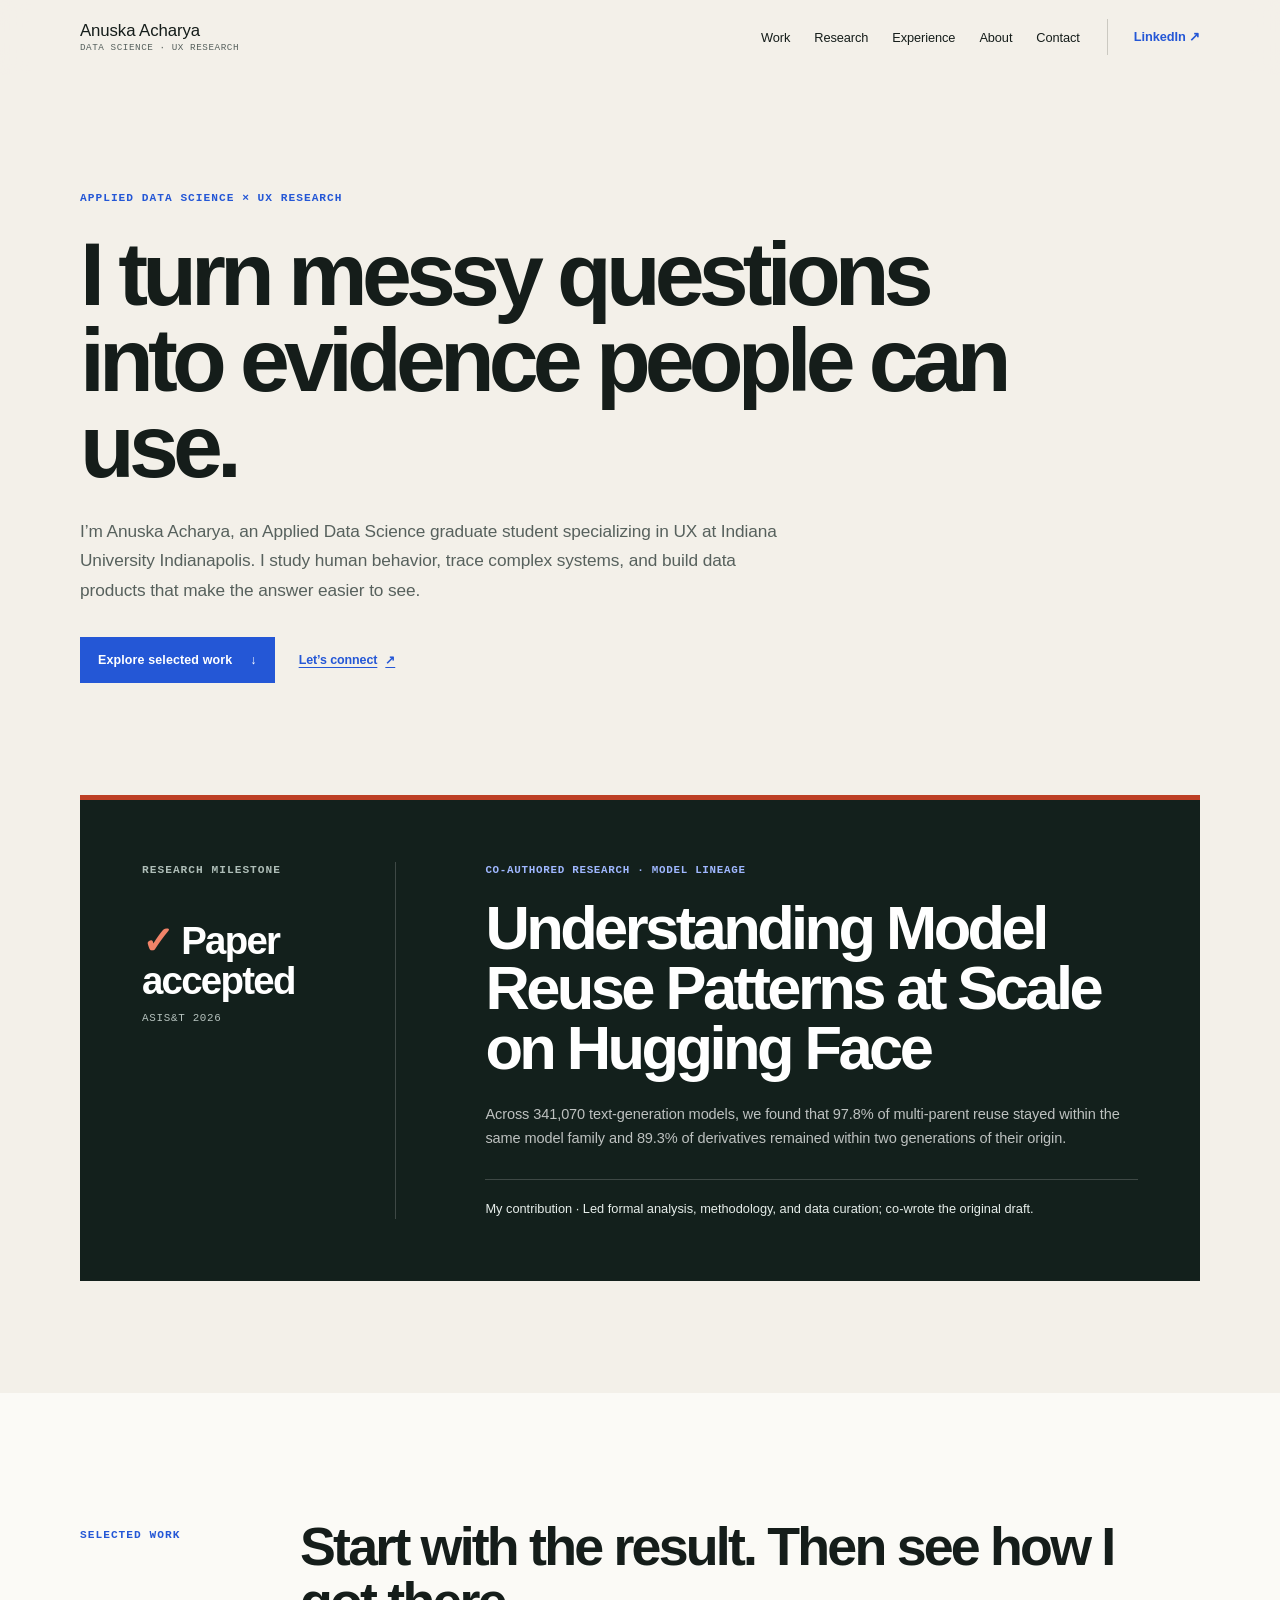
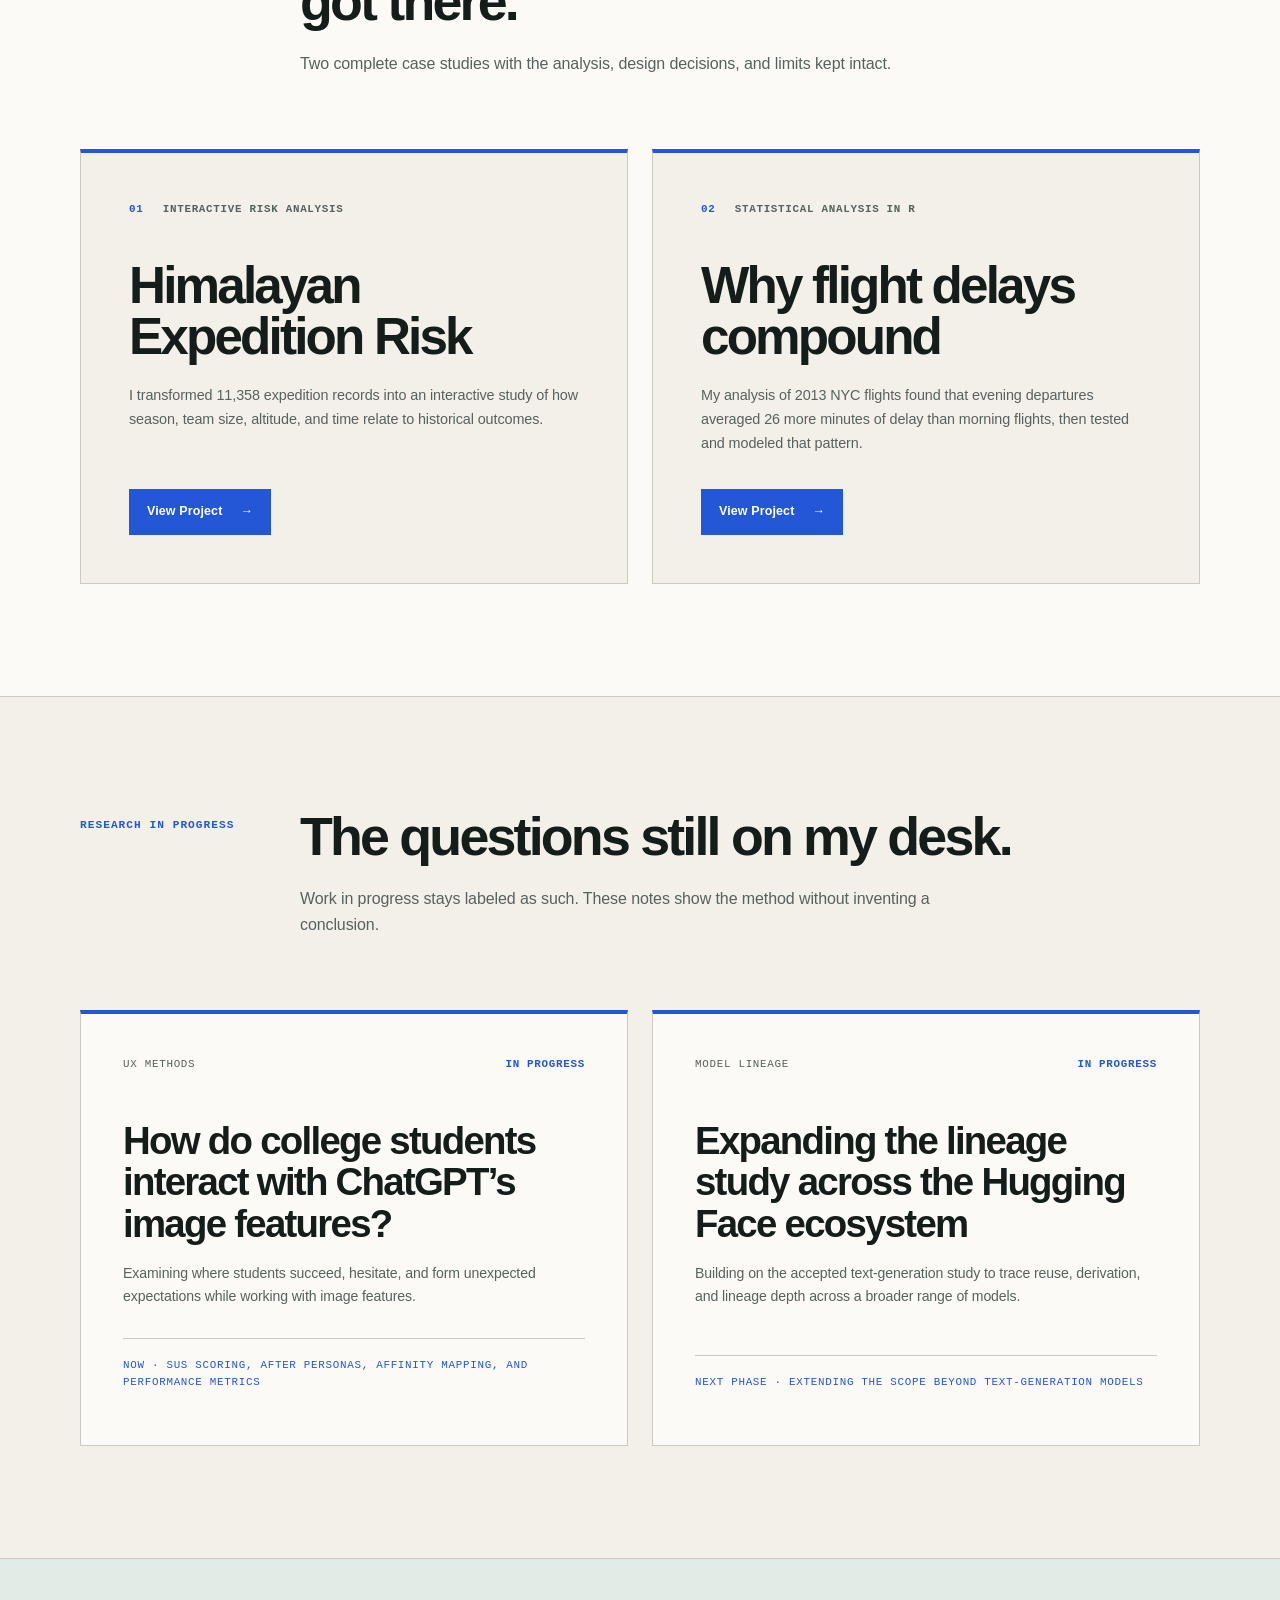
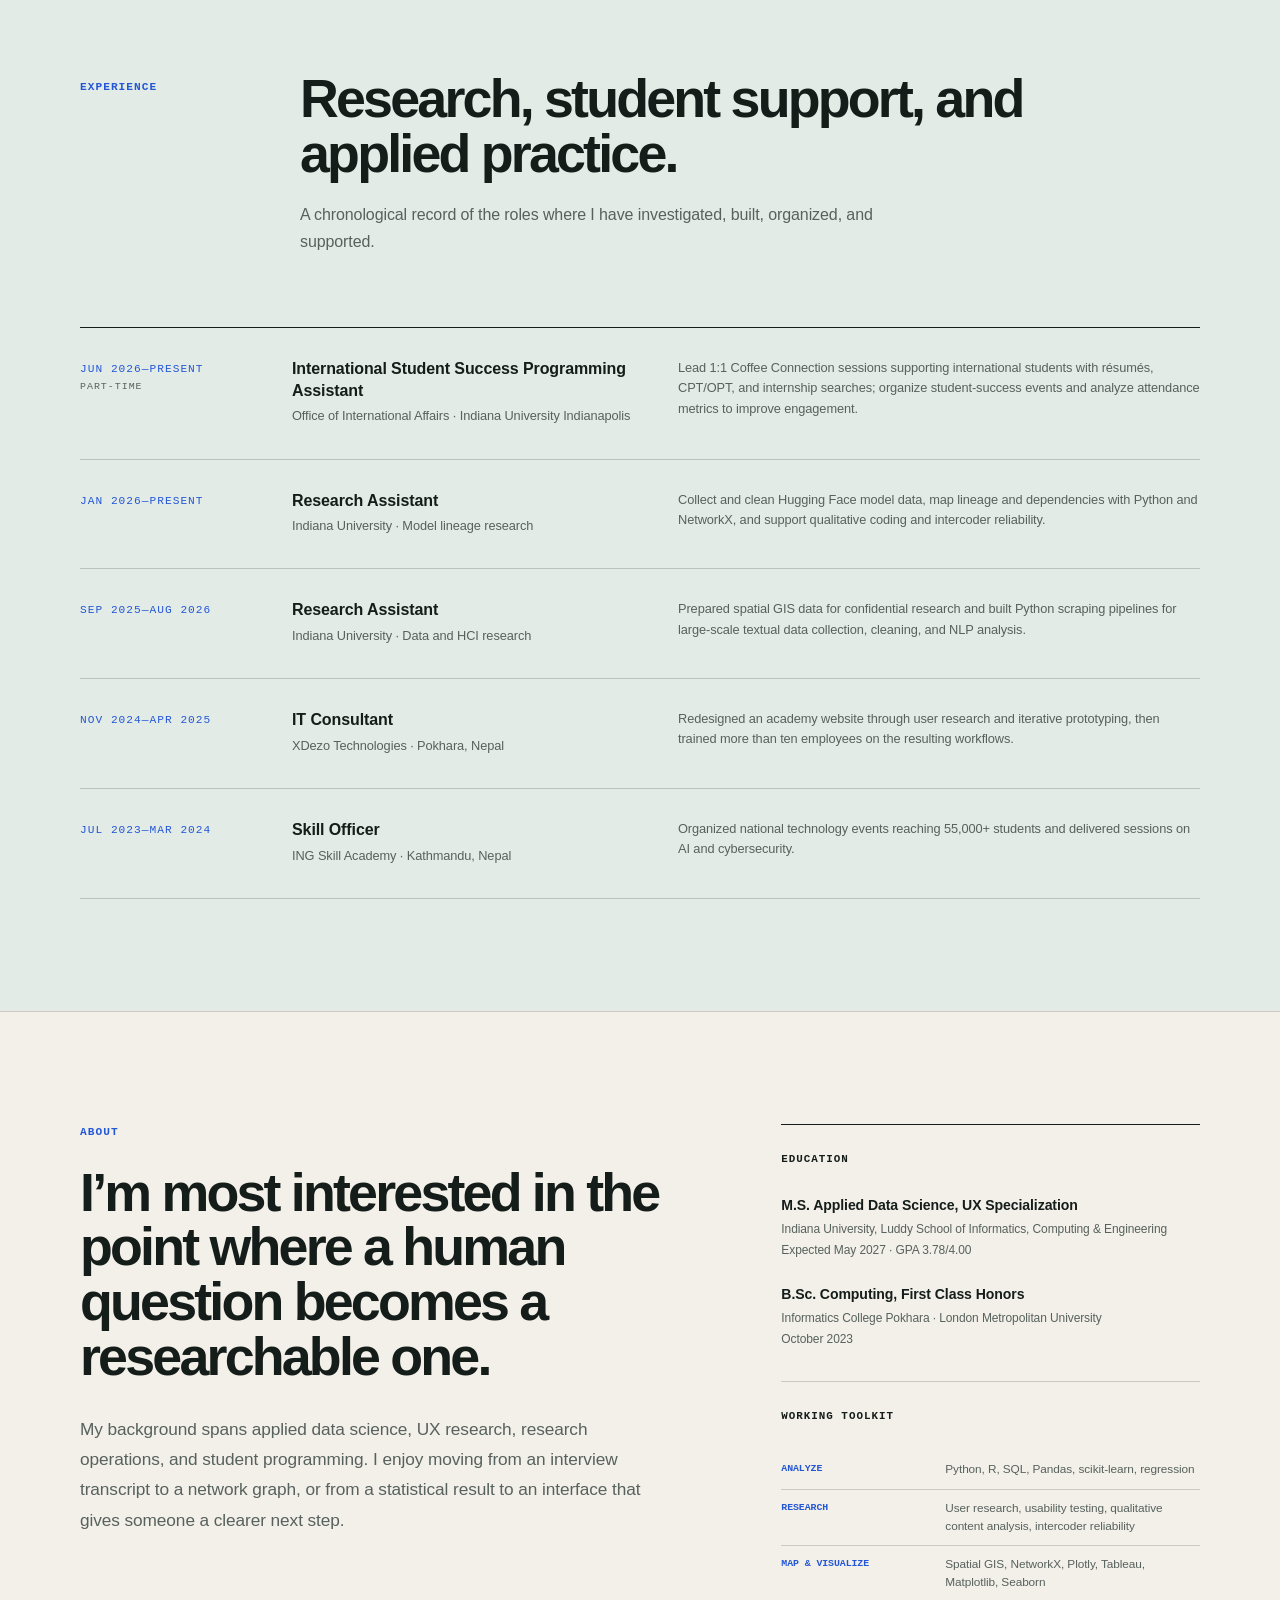
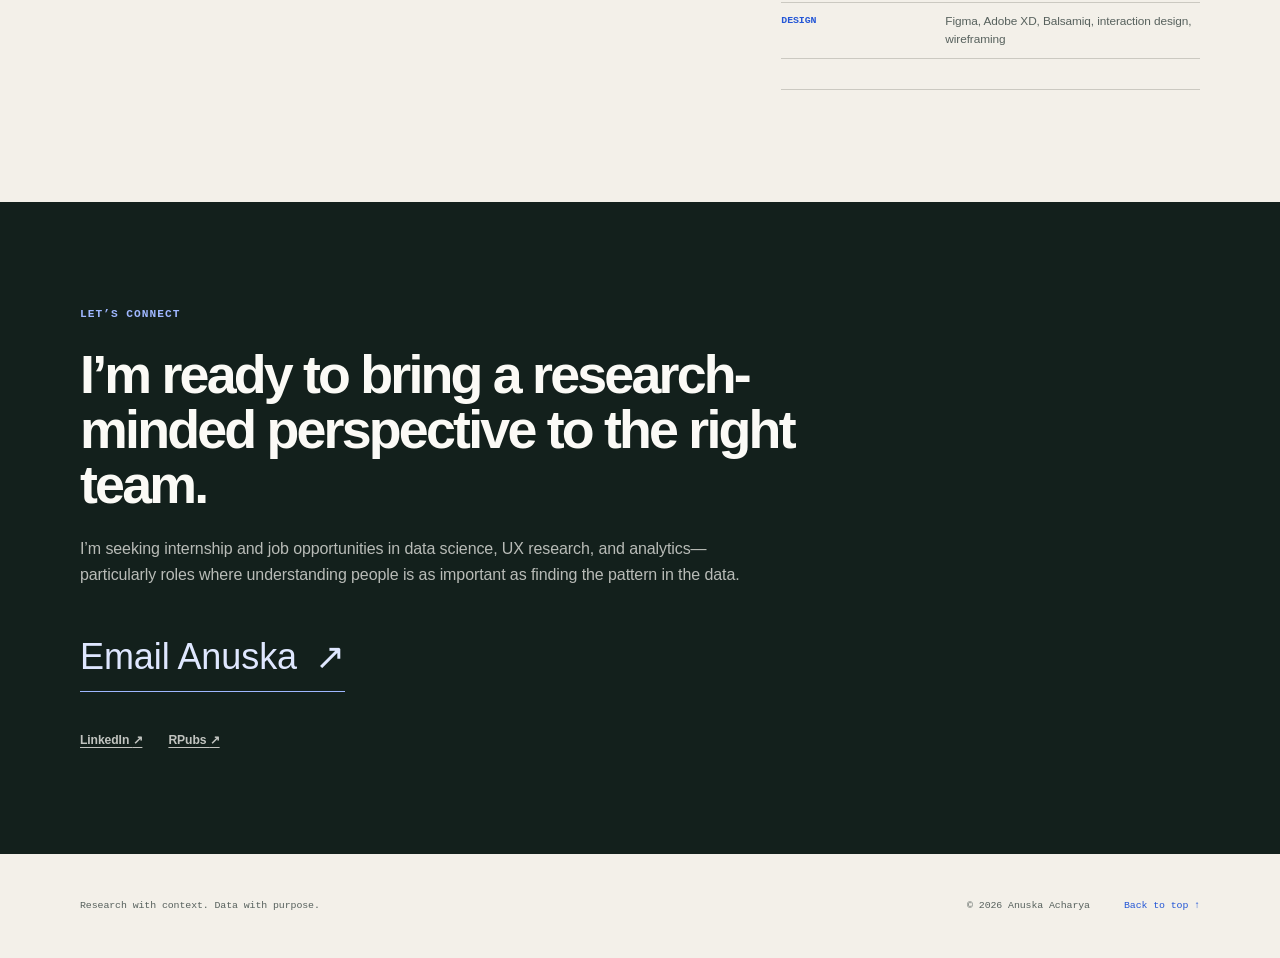
==== index.html @ c12affff "Launch portfolio website" ====
<!doctype html>
<html lang="en">
  <head>
    <meta charset="utf-8">
    <meta name="viewport" content="width=device-width, initial-scale=1">
    <meta
      name="description"
      content="Portfolio of Anuska Acharya, an Applied Data Science graduate student specializing in UX at Indiana University Indianapolis."
    >
    <meta name="theme-color" content="#f3f0e9">
    <meta property="og:title" content="Anuska Acharya — Applied Data Science × UX">
    <meta
      property="og:description"
      content="Human-centered research, network analysis, and interactive data work by Anuska Acharya."
    >
    <meta property="og:type" content="website">
    <title>Anuska Acharya — Applied Data Science × UX</title>
    <link rel="icon" href="assets/favicon.svg" type="image/svg+xml">
    <link rel="stylesheet" href="styles.css">
    <script src="script.js" defer></script>
  </head>
  <body>
    <a class="skip-link" href="#main-content">Skip to content</a>

    <header class="site-header" data-site-header>
      <div class="nav-shell">
        <a class="wordmark" href="#home" aria-label="Anuska Acharya, back to top">
          <span class="wordmark-name">Anuska Acharya</span>
          <span class="wordmark-role">Data science · UX research</span>
        </a>

        <button
          class="nav-toggle"
          type="button"
          aria-expanded="false"
          aria-controls="site-navigation"
          data-nav-toggle
        >
          <span class="nav-toggle-label">Menu</span>
          <span class="nav-toggle-icon" aria-hidden="true"></span>
        </button>

        <nav id="site-navigation" class="site-navigation" aria-label="Primary" data-navigation>
          <ul>
            <li><a href="#work">Work</a></li>
            <li><a href="#research">Research</a></li>
            <li><a href="#experience">Experience</a></li>
            <li><a href="#about">About</a></li>
            <li><a href="#contact">Contact</a></li>
          </ul>
          <a
            class="nav-cta"
            href="https://www.linkedin.com/in/anuska-a-6207a6190/"
            target="_blank"
            rel="me noreferrer"
          >
            LinkedIn <span aria-hidden="true">↗</span>
            <span class="visually-hidden">(opens in a new tab)</span>
          </a>
        </nav>
      </div>
    </header>

    <main id="main-content">
      <section id="home" class="hero section" aria-labelledby="hero-title">
        <div class="hero-grid">
          <div class="hero-copy">
            <p class="eyebrow">Applied data science × UX research</p>
            <h1 id="hero-title">I turn messy questions into evidence people can use.</h1>
            <p class="hero-intro">
              I’m Anuska Acharya, an Applied Data Science graduate student specializing in UX at
              Indiana University Indianapolis. I study human behavior, trace complex systems, and build
              data products that make the answer easier to see.
            </p>
            <div class="hero-actions" aria-label="Featured actions">
              <a class="button" href="#work">Explore selected work <span aria-hidden="true">↓</span></a>
              <a class="inline-link" href="#contact">Let’s connect <span aria-hidden="true">↗</span></a>
            </div>
          </div>
        </div>
      </section>

      <section id="publication" class="publication section" aria-labelledby="paper-title">
        <article class="paper-highlight">
          <div class="paper-status">
            <p class="eyebrow">Research milestone</p>
            <p class="accepted-mark"><span aria-hidden="true">✓</span> Paper accepted</p>
            <p>ASIS&amp;T 2026</p>
          </div>
          <div class="paper-highlight-copy">
            <p class="paper-type">Co-authored research · Model lineage</p>
            <h2 id="paper-title">Understanding Model Reuse Patterns at Scale on Hugging Face</h2>
            <p>
              Across 341,070 text-generation models, we found that 97.8% of multi-parent reuse stayed
              within the same model family and 89.3% of derivatives remained within two generations
              of their origin.
            </p>
            <p class="paper-role">
              My contribution · Led formal analysis, methodology, and data curation; co-wrote the original draft.
            </p>
          </div>
        </article>
      </section>

      <section id="work" class="work section" aria-labelledby="work-title">
        <header class="section-heading">
          <p class="eyebrow">Selected work</p>
          <div>
            <h2 id="work-title">Start with the result. Then see how I got there.</h2>
            <p>Two complete case studies with the analysis, design decisions, and limits kept intact.</p>
          </div>
        </header>

        <div class="project-grid">
          <article class="project-card">
            <p class="project-card-meta"><span>01</span> Interactive risk analysis</p>
            <h3>Himalayan Expedition Risk</h3>
            <p>
              I transformed 11,358 expedition records into an interactive study of how season,
              team size, altitude, and time relate to historical outcomes.
            </p>
            <a
              class="button project-card-cta"
              href="projects/himalayan-expedition.html"
              aria-label="View Himalayan Expedition Risk project"
            >View Project <span aria-hidden="true">→</span></a>
          </article>

          <article class="project-card">
            <p class="project-card-meta"><span>02</span> Statistical analysis in R</p>
            <h3>Why flight delays compound</h3>
            <p>
              My analysis of 2013 NYC flights found that evening departures averaged 26 more minutes
              of delay than morning flights, then tested and modeled that pattern.
            </p>
            <a
              class="button project-card-cta"
              href="projects/flight-delay-analysis.html"
              aria-label="View flight delay analysis project"
            >View Project <span aria-hidden="true">→</span></a>
          </article>
        </div>
      </section>

      <section id="research" class="research section" aria-labelledby="research-title">
        <header class="section-heading">
          <p class="eyebrow">Research in progress</p>
          <div>
            <h2 id="research-title">The questions still on my desk.</h2>
            <p>Work in progress stays labeled as such. These notes show the method without inventing a conclusion.</p>
          </div>
        </header>

        <div class="research-grid research-grid-simple">
          <article class="research-card research-note">
            <div class="research-card-top"><span>UX methods</span><span>In progress</span></div>
            <h3>How do college students interact with ChatGPT’s image features?</h3>
            <p>Examining where students succeed, hesitate, and form unexpected expectations while working with image features.</p>
            <p class="research-footnote">Now · SUS scoring, after personas, affinity mapping, and performance metrics</p>
          </article>

          <article class="research-card research-note">
            <div class="research-card-top"><span>Model lineage</span><span>In progress</span></div>
            <h3>Expanding the lineage study across the Hugging Face ecosystem</h3>
            <p>Building on the accepted text-generation study to trace reuse, derivation, and lineage depth across a broader range of models.</p>
            <p class="research-footnote">Next phase · extending the scope beyond text-generation models</p>
          </article>
        </div>
      </section>

      <section id="experience" class="experience section" aria-labelledby="experience-title">
        <header class="section-heading">
          <p class="eyebrow">Experience</p>
          <div>
            <h2 id="experience-title">Research, student support, and applied practice.</h2>
            <p>A chronological record of the roles where I have investigated, built, organized, and supported.</p>
          </div>
        </header>

        <ol class="experience-ledger">
          <li>
            <p class="experience-date">Jun 2026—Present<br><span>Part-time</span></p>
            <div class="experience-role">
              <h3>International Student Success Programming Assistant</h3>
              <p>Office of International Affairs · Indiana University Indianapolis</p>
            </div>
            <p class="experience-description">
              Lead 1:1 Coffee Connection sessions supporting international students with résumés, CPT/OPT,
              and internship searches; organize student-success events and analyze attendance metrics to improve engagement.
            </p>
          </li>
          <li>
            <p class="experience-date">Jan 2026—Present</p>
            <div class="experience-role">
              <h3>Research Assistant</h3>
              <p>Indiana University · Model lineage research</p>
            </div>
            <p class="experience-description">
              Collect and clean Hugging Face model data, map lineage and dependencies with Python and NetworkX,
              and support qualitative coding and intercoder reliability.
            </p>
          </li>
          <li>
            <p class="experience-date">Sep 2025—Aug 2026</p>
            <div class="experience-role">
              <h3>Research Assistant</h3>
              <p>Indiana University · Data and HCI research</p>
            </div>
            <p class="experience-description">
              Prepared spatial GIS data for confidential research and built Python scraping pipelines for
              large-scale textual data collection, cleaning, and NLP analysis.
            </p>
          </li>
          <li>
            <p class="experience-date">Nov 2024—Apr 2025</p>
            <div class="experience-role">
              <h3>IT Consultant</h3>
              <p>XDezo Technologies · Pokhara, Nepal</p>
            </div>
            <p class="experience-description">
              Redesigned an academy website through user research and iterative prototyping, then trained
              more than ten employees on the resulting workflows.
            </p>
          </li>
          <li>
            <p class="experience-date">Jul 2023—Mar 2024</p>
            <div class="experience-role">
              <h3>Skill Officer</h3>
              <p>ING Skill Academy · Kathmandu, Nepal</p>
            </div>
            <p class="experience-description">
              Organized national technology events reaching 55,000+ students and delivered sessions on AI and cybersecurity.
            </p>
          </li>
        </ol>
      </section>

      <section id="about" class="about section" aria-labelledby="about-title">
        <div class="about-copy">
          <p class="eyebrow">About</p>
          <h2 id="about-title">I’m most interested in the point where a human question becomes a researchable one.</h2>
          <p>
            My background spans applied data science, UX research, research operations, and student programming.
            I enjoy moving from an interview transcript to a network graph, or from a statistical result to an
            interface that gives someone a clearer next step.
          </p>
        </div>

        <div class="about-details">
          <section aria-labelledby="education-title">
            <h3 id="education-title">Education</h3>
            <div class="detail-item">
              <p>M.S. Applied Data Science, UX Specialization</p>
              <p>Indiana University, Luddy School of Informatics, Computing &amp; Engineering</p>
              <p>Expected May 2027 · GPA 3.78/4.00</p>
            </div>
            <div class="detail-item">
              <p>B.Sc. Computing, First Class Honors</p>
              <p>Informatics College Pokhara · London Metropolitan University</p>
              <p>October 2023</p>
            </div>
          </section>

          <section aria-labelledby="toolkit-title">
            <h3 id="toolkit-title">Working toolkit</h3>
            <dl class="toolkit-list">
              <div>
                <dt>Analyze</dt>
                <dd>Python, R, SQL, Pandas, scikit-learn, regression</dd>
              </div>
              <div>
                <dt>Research</dt>
                <dd>User research, usability testing, qualitative content analysis, intercoder reliability</dd>
              </div>
              <div>
                <dt>Map &amp; visualize</dt>
                <dd>Spatial GIS, NetworkX, Plotly, Tableau, Matplotlib, Seaborn</dd>
              </div>
              <div>
                <dt>Design</dt>
                <dd>Figma, Adobe XD, Balsamiq, interaction design, wireframing</dd>
              </div>
            </dl>
          </section>
        </div>
      </section>

      <section id="contact" class="contact" aria-labelledby="contact-title">
        <div class="contact-inner">
          <p class="eyebrow">Let’s connect</p>
          <h2 id="contact-title">I’m ready to bring a research-minded perspective to the right team.</h2>
          <p>
            I’m seeking internship and job opportunities in data science, UX research, and
            analytics—particularly roles where understanding people is as important as finding the
            pattern in the data.
          </p>
          <a class="contact-email" href="mailto:anuskaacharya06@gmail.com">
            Email Anuska <span aria-hidden="true">↗</span>
          </a>
          <div class="contact-links" aria-label="Elsewhere">
            <a href="https://www.linkedin.com/in/anuska-a-6207a6190/" target="_blank" rel="me noreferrer">
              LinkedIn <span aria-hidden="true">↗</span>
              <span class="visually-hidden">(opens in a new tab)</span>
            </a>
            <a href="https://rpubs.com/AnuskaAcharya" target="_blank" rel="me noreferrer">
              RPubs <span aria-hidden="true">↗</span>
              <span class="visually-hidden">(opens in a new tab)</span>
            </a>
          </div>
        </div>
      </section>
    </main>

    <footer class="site-footer">
      <p>Research with context. Data with purpose.</p>
      <p>© <span data-current-year>2026</span> Anuska Acharya</p>
      <a href="#home">Back to top <span aria-hidden="true">↑</span></a>
    </footer>
  </body>
</html>
---- styles.css ----
:root {
  --canvas: #f3f0e9;
  --surface: #fbfaf6;
  --ink: #151d1a;
  --muted: #57615d;
  --rule: #cbc9c1;
  --accent: #2457d6;
  --accent-dark: #183a91;
  --accent-tint: #dfe7fb;
  --sage: #e3ebe6;
  --deep: #13201c;
  --signal: #bd3f25;
  --signal-tint: #f3ddd6;
  --display: "Avenir Next", "Segoe UI Variable Display", "Segoe UI", Helvetica, Arial, sans-serif;
  --body: "Avenir Next", "Segoe UI Variable Text", "Segoe UI", Helvetica, Arial, sans-serif;
  --data: ui-monospace, "SFMono-Regular", Consolas, "Liberation Mono", monospace;
  --page: min(1120px, calc(100vw - 64px));
  --ease: cubic-bezier(0.22, 1, 0.36, 1);
}

*,
*::before,
*::after {
  box-sizing: border-box;
}

html {
  scroll-behavior: smooth;
  scroll-padding-top: 88px;
}

body {
  margin: 0;
  background: var(--canvas);
  color: var(--ink);
  font-family: var(--body);
  font-size: 16px;
  line-height: 1.65;
  text-rendering: optimizeLegibility;
  -webkit-font-smoothing: antialiased;
}

::selection {
  background: var(--accent);
  color: var(--surface);
}

a {
  color: inherit;
  text-underline-offset: 0.22em;
}

button,
input,
summary {
  font: inherit;
}

button,
a,
summary {
  -webkit-tap-highlight-color: transparent;
}

h1,
h2,
h3,
h4,
p,
dl,
dd,
figure {
  margin-top: 0;
}

h1,
h2,
h3,
h4 {
  font-family: var(--display);
  font-weight: 650;
}

.visually-hidden {
  position: absolute !important;
  width: 1px !important;
  height: 1px !important;
  padding: 0 !important;
  margin: -1px !important;
  overflow: hidden !important;
  clip: rect(0, 0, 0, 0) !important;
  white-space: nowrap !important;
  border: 0 !important;
}

:focus-visible {
  outline: 3px solid var(--accent);
  outline-offset: 4px;
}

.skip-link {
  position: fixed;
  z-index: 1000;
  top: 12px;
  left: 12px;
  padding: 9px 13px;
  background: var(--deep);
  color: var(--surface);
  font-size: 0.85rem;
  font-weight: 700;
  transform: translateY(-160%);
  transition: transform 160ms ease;
}

.skip-link:focus {
  transform: translateY(0);
}

.section {
  width: var(--page);
  margin-inline: auto;
  padding-block: 112px;
}

.eyebrow,
.notebook-label,
.notebook-date,
.entry-index,
.record-meta,
.experience-date {
  font-family: var(--data);
  font-size: 0.7rem;
  letter-spacing: 0.09em;
  line-height: 1.5;
  text-transform: uppercase;
}

.eyebrow {
  margin-bottom: 24px;
  color: var(--accent);
  font-weight: 700;
}

/* Header */

.site-header {
  position: sticky;
  z-index: 100;
  top: 0;
  border-bottom: 1px solid transparent;
  background: rgba(243, 240, 233, 0.94);
  backdrop-filter: blur(14px);
  -webkit-backdrop-filter: blur(14px);
  transition: border-color 180ms ease;
}

.site-header.is-scrolled {
  border-bottom-color: var(--rule);
}

.nav-shell {
  display: flex;
  width: var(--page);
  min-height: 74px;
  margin-inline: auto;
  align-items: center;
  justify-content: space-between;
  gap: 36px;
}

.wordmark {
  display: inline-flex;
  color: inherit;
  flex-direction: column;
  line-height: 1.15;
  text-decoration: none;
}

.wordmark-name {
  font-family: var(--display);
  font-size: 1.05rem;
}

.wordmark-role {
  margin-top: 3px;
  color: var(--muted);
  font-family: var(--data);
  font-size: 0.58rem;
  letter-spacing: 0.06em;
  text-transform: uppercase;
}

.site-navigation,
.site-navigation ul {
  display: flex;
  align-items: center;
}

.site-navigation {
  gap: 27px;
}

.site-navigation ul {
  padding: 0;
  margin: 0;
  gap: 24px;
  list-style: none;
}

.site-navigation a {
  position: relative;
  padding-block: 7px;
  font-size: 0.8rem;
  text-decoration: none;
}

.site-navigation ul a::after {
  position: absolute;
  right: 0;
  bottom: 2px;
  left: 0;
  height: 1px;
  background: var(--accent);
  content: "";
  transform: scaleX(0);
  transform-origin: left;
  transition: transform 180ms ease;
}

.site-navigation ul a:hover::after,
.site-navigation ul a[aria-current="true"]::after {
  transform: scaleX(1);
}

.site-navigation .nav-cta {
  padding-left: 26px;
  border-left: 1px solid var(--rule);
  color: var(--accent);
  font-weight: 650;
}

.site-navigation .nav-cta:hover {
  color: var(--accent-dark);
  text-decoration: underline;
}

.nav-toggle {
  display: none;
  padding: 8px 0 8px 12px;
  border: 0;
  background: transparent;
  color: inherit;
}

/* Hero and research notebook */

.hero {
  padding-top: clamp(84px, 10vw, 136px);
  padding-bottom: 0;
}

.hero-grid {
  display: grid;
  grid-template-columns: minmax(0, 7fr) minmax(330px, 5fr);
  align-items: start;
  gap: clamp(56px, 8vw, 104px);
}

.hero-copy {
  padding-top: 16px;
}

.hero h1 {
  max-width: 730px;
  margin-bottom: 30px;
  font-size: clamp(3.35rem, 5.2vw, 4.4rem);
  letter-spacing: -0.038em;
  line-height: 1.03;
}

.hero-intro {
  max-width: 650px;
  margin-bottom: 32px;
  color: var(--muted);
  font-size: clamp(1.02rem, 1.4vw, 1.17rem);
  line-height: 1.7;
}

.hero-actions {
  display: flex;
  flex-wrap: wrap;
  gap: 15px 30px;
}

.text-link {
  color: var(--accent);
  font-size: 0.88rem;
  font-weight: 650;
  text-decoration-thickness: 1px;
}

.text-link:hover {
  color: var(--accent-dark);
}

.text-link span,
.project-link span,
.contact-email span {
  display: inline-block;
  transition: translate 160ms ease;
}

.text-link:hover span,
.project-link:hover span,
.contact-email:hover span {
  translate: 3px -1px;
}

.text-link-muted {
  color: var(--muted);
}

.research-notebook {
  scroll-margin-top: 104px;
  border: 1px solid var(--rule);
  border-top: 4px solid var(--accent);
  border-radius: 4px;
  background: var(--surface);
}

.notebook-heading {
  display: flex;
  padding: 20px 22px 14px;
  align-items: baseline;
  justify-content: space-between;
  gap: 20px;
}

.notebook-label,
.notebook-date,
.entry-index {
  margin: 0;
}

.notebook-label {
  color: var(--accent);
  font-weight: 700;
}

.notebook-date {
  color: var(--muted);
  font-size: 0.62rem;
}

.research-notebook > h2 {
  padding: 0 22px 22px;
  margin: 0;
  font-size: 2rem;
  letter-spacing: -0.025em;
  line-height: 1.1;
}

.notebook-entry {
  padding: 22px;
  border-top: 1px solid var(--rule);
}

.entry-index {
  margin-bottom: 12px;
  color: var(--muted);
}

.notebook-entry h3 {
  margin-bottom: 16px;
  font-family: var(--body);
  font-size: 1rem;
  font-weight: 650;
  line-height: 1.4;
}

.research-trail {
  display: grid;
  padding: 0;
  margin: 0;
  grid-template-columns: 1fr 1fr;
  gap: 8px 18px;
  list-style: none;
}

.research-trail li {
  position: relative;
  padding-left: 18px;
  color: var(--muted);
  font-size: 0.73rem;
}

.research-trail li::before {
  position: absolute;
  top: 0.14em;
  left: 0;
  color: var(--accent);
  content: "○";
  font-size: 0.9rem;
}

.research-trail li[data-state="complete"]::before {
  content: "✓";
}

.research-trail li[data-state="current"] {
  color: var(--ink);
  font-weight: 650;
}

.entry-methods {
  margin-bottom: 14px;
  color: var(--muted);
  font-family: var(--data);
  font-size: 0.68rem;
  line-height: 1.7;
}

.publication-note {
  display: inline-block;
  padding: 5px 8px;
  margin: 0;
  border-left: 2px solid var(--accent);
  background: var(--accent-tint);
  color: var(--accent-dark);
  font-size: 0.68rem;
  font-weight: 650;
}

.meta-strip {
  display: grid;
  margin: 88px 0 0;
  grid-template-columns: repeat(4, 1fr);
  border-top: 1px solid var(--rule);
  border-bottom: 1px solid var(--rule);
}

.meta-strip div {
  padding: 17px 20px 18px 0;
}

.meta-strip div + div {
  padding-left: 20px;
  border-left: 1px solid var(--rule);
}

.meta-strip dt {
  margin-bottom: 5px;
  color: var(--muted);
  font-family: var(--data);
  font-size: 0.58rem;
  letter-spacing: 0.08em;
  text-transform: uppercase;
}

.meta-strip dd {
  font-family: var(--display);
  font-size: 1rem;
  line-height: 1.3;
}

/* Shared heading */

.section-heading {
  display: grid;
  margin-bottom: 64px;
  grid-template-columns: minmax(130px, 2fr) minmax(0, 10fr);
  gap: 40px;
}

.section-heading .eyebrow {
  padding-top: 8px;
}

.section-heading h2,
.about h2,
.contact h2 {
  max-width: 820px;
  margin-bottom: 22px;
  font-size: clamp(2.65rem, 4.2vw, 3.5rem);
  letter-spacing: -0.035em;
  line-height: 1.08;
}

.section-heading > div > p {
  max-width: 650px;
  margin: 0;
  color: var(--muted);
}

/* Project ledger */

.work {
  width: 100%;
  max-width: none;
  padding-inline: max(32px, calc((100vw - 1120px) / 2));
  border-bottom: 1px solid var(--rule);
  background: var(--surface);
}

.project-ledger {
  border-top: 1px solid var(--ink);
}

.project-record {
  display: grid;
  padding: 48px 0 46px;
  grid-template-columns: minmax(150px, 2.1fr) minmax(0, 9.9fr);
  gap: 40px;
  border-bottom: 1px solid var(--rule);
}

.record-number {
  margin-bottom: 24px;
  color: var(--accent);
  font-family: var(--display);
  font-size: 2rem;
  line-height: 1;
}

.record-meta {
  margin: 0;
  color: var(--muted);
}

.current-marker {
  color: var(--accent);
  font-weight: 700;
}

.project-main h3 {
  max-width: 800px;
  margin-bottom: 16px;
  font-size: clamp(2rem, 3.1vw, 2.8rem);
  letter-spacing: -0.03em;
  line-height: 1.08;
}

.project-summary {
  max-width: 760px;
  margin-bottom: 22px;
  color: var(--muted);
  font-size: 1rem;
}

.project-title-row {
  display: flex;
  align-items: baseline;
  justify-content: space-between;
  gap: 28px;
}

.project-title-row h3 {
  margin-right: auto;
}

.project-link {
  flex: 0 0 auto;
  color: var(--accent);
  font-size: 0.78rem;
  font-weight: 650;
  white-space: nowrap;
}

.method-list {
  display: flex;
  padding: 0;
  margin: 0 0 27px;
  flex-wrap: wrap;
  color: var(--muted);
  list-style: none;
}

.method-list li {
  font-family: var(--data);
  font-size: 0.65rem;
  letter-spacing: 0.025em;
}

.method-list li:not(:last-child)::after {
  margin-inline: 9px;
  color: var(--accent);
  content: "·";
}

.case-note {
  border-top: 1px solid var(--rule);
}

.case-note summary {
  position: relative;
  padding: 17px 38px 17px 0;
  color: var(--accent);
  cursor: pointer;
  font-size: 0.8rem;
  font-weight: 650;
  list-style: none;
}

.case-note summary::-webkit-details-marker {
  display: none;
}

.case-note summary::after {
  position: absolute;
  top: 13px;
  right: 3px;
  color: var(--accent);
  content: "+";
  font-family: var(--display);
  font-size: 1.45rem;
  font-weight: 400;
  line-height: 1;
}

.case-note[open] summary::after {
  content: "−";
}

.case-note summary:hover {
  color: var(--accent-dark);
  text-decoration: underline;
  text-underline-offset: 0.22em;
}

.case-note-content {
  display: grid;
  padding: 23px 24px 25px;
  margin-bottom: 4px;
  grid-template-columns: repeat(3, 1fr);
  gap: 28px;
  border-left: 3px solid var(--accent);
  background: var(--accent-tint);
}

.case-note-content h4 {
  margin-bottom: 9px;
  color: var(--accent-dark);
  font-family: var(--data);
  font-size: 0.64rem;
  font-weight: 700;
  letter-spacing: 0.07em;
  text-transform: uppercase;
}

.case-note-content p {
  margin: 0;
  color: #48424a;
  font-size: 0.78rem;
  line-height: 1.58;
}

.more-work {
  display: grid;
  padding-top: 76px;
  grid-template-columns: minmax(130px, 2fr) minmax(210px, 3.5fr) minmax(0, 6.5fr);
  gap: 40px;
}

.more-work .eyebrow {
  padding-top: 5px;
}

.more-work h3 {
  max-width: 310px;
  margin: 0;
  font-size: 1.8rem;
  line-height: 1.18;
}

.more-work ul {
  padding: 0;
  margin: 0;
  border-top: 1px solid var(--rule);
  list-style: none;
}

.more-work li {
  display: flex;
  padding: 14px 0;
  border-bottom: 1px solid var(--rule);
  justify-content: space-between;
  gap: 24px;
}

.more-work li span:first-child {
  font-size: 0.86rem;
  font-weight: 650;
}

.more-work li span:last-child {
  color: var(--muted);
  font-family: var(--data);
  font-size: 0.62rem;
  text-align: right;
}

/* Experience */

.experience {
  width: 100%;
  max-width: none;
  padding-inline: max(32px, calc((100vw - 1120px) / 2));
  border-bottom: 1px solid var(--rule);
  background: var(--sage);
}

.experience-ledger {
  padding: 0;
  margin: 0;
  border-top: 1px solid var(--ink);
  list-style: none;
}

.experience-ledger li {
  display: grid;
  padding: 30px 0 32px;
  grid-template-columns: minmax(140px, 2fr) minmax(250px, 4fr) minmax(0, 6fr);
  gap: 38px;
  border-bottom: 1px solid rgba(31, 36, 33, 0.2);
}

.experience-date {
  margin: 3px 0 0;
  color: var(--accent);
}

.experience-date span {
  color: var(--muted);
  font-size: 0.62rem;
}

.experience-role h3 {
  margin-bottom: 5px;
  font-family: var(--body);
  font-size: 1rem;
  font-weight: 650;
  line-height: 1.35;
}

.experience-role p,
.experience-description {
  margin: 0;
  color: var(--muted);
  font-size: 0.8rem;
  line-height: 1.58;
}

.experience-description {
  max-width: 580px;
}

/* About */

.about {
  display: grid;
  grid-template-columns: minmax(0, 7fr) minmax(340px, 5fr);
  align-items: start;
  gap: clamp(60px, 9vw, 116px);
}

.about-copy h2 {
  margin-bottom: 30px;
}

.about-copy > p:last-child {
  max-width: 690px;
  margin: 0;
  color: var(--muted);
  font-size: 1.08rem;
  line-height: 1.75;
}

.about-details {
  border-top: 1px solid var(--ink);
}

.about-details section {
  padding: 26px 0 30px;
  border-bottom: 1px solid var(--rule);
}

.about-details h3 {
  margin-bottom: 25px;
  font-family: var(--data);
  font-size: 0.68rem;
  font-weight: 700;
  letter-spacing: 0.09em;
  text-transform: uppercase;
}

.detail-item + .detail-item {
  margin-top: 24px;
}

.detail-item p {
  margin-bottom: 3px;
}

.detail-item p:first-child {
  font-size: 0.88rem;
  font-weight: 650;
}

.detail-item p:not(:first-child) {
  color: var(--muted);
  font-size: 0.75rem;
  line-height: 1.5;
}

.toolkit-list {
  margin: 0;
}

.toolkit-list div {
  display: grid;
  padding: 10px 0;
  grid-template-columns: 108px 1fr;
  gap: 16px;
  border-bottom: 1px solid var(--rule);
}

.toolkit-list dt {
  color: var(--accent);
  font-family: var(--data);
  font-size: 0.62rem;
  font-weight: 700;
  text-transform: uppercase;
}

.toolkit-list dd {
  color: var(--muted);
  font-size: 0.74rem;
  line-height: 1.5;
}

/* Contact and footer */

.contact {
  padding-block: 104px;
  background: var(--deep);
  color: var(--surface);
}

.contact-inner {
  width: var(--page);
  margin-inline: auto;
}

.contact .eyebrow {
  color: #9fb7ff;
}

.contact h2 {
  max-width: 810px;
  margin-bottom: 24px;
}

.contact-inner > p:not(.eyebrow) {
  max-width: 660px;
  margin-bottom: 38px;
  color: rgba(255, 253, 249, 0.7);
}

.contact-email {
  display: inline-flex;
  padding-bottom: 5px;
  border-bottom: 1px solid #9fb7ff;
  align-items: center;
  gap: 18px;
  color: #dfe7ff;
  font-family: var(--display);
  font-size: clamp(1.5rem, 3vw, 2.25rem);
  text-decoration: none;
}

.contact-email:hover {
  color: var(--surface);
}

.contact-links {
  display: flex;
  margin-top: 38px;
  gap: 26px;
}

.contact-links a {
  color: rgba(255, 253, 249, 0.74);
  font-size: 0.76rem;
  font-weight: 650;
}

.contact-links a:hover {
  color: var(--surface);
}

.site-footer {
  display: grid;
  width: var(--page);
  min-height: 104px;
  margin-inline: auto;
  grid-template-columns: 1fr auto auto;
  align-items: center;
  gap: 34px;
  color: var(--muted);
  font-family: var(--data);
  font-size: 0.62rem;
}

.site-footer p {
  margin: 0;
}

.site-footer a {
  color: var(--accent);
  text-decoration: none;
}

.site-footer a:hover {
  text-decoration: underline;
}

@media (max-width: 940px) {
  :root {
    --page: min(100% - 48px, 1120px);
  }

  .hero-grid {
    grid-template-columns: minmax(0, 1.25fr) minmax(300px, 0.75fr);
    gap: 48px;
  }

  .hero h1 {
    font-size: clamp(3rem, 6.3vw, 3.8rem);
  }

  .project-record {
    grid-template-columns: 130px minmax(0, 1fr);
    gap: 30px;
  }

  .case-note-content {
    gap: 20px;
  }

  .more-work {
    grid-template-columns: 130px 1fr 2fr;
    gap: 30px;
  }

  .experience-ledger li {
    grid-template-columns: 130px minmax(210px, 0.8fr) minmax(0, 1.2fr);
    gap: 28px;
  }

  .about {
    grid-template-columns: minmax(0, 1.15fr) minmax(310px, 0.85fr);
    gap: 50px;
  }
}

@media (max-width: 780px) {
  :root {
    --page: calc(100% - 36px);
  }

  html {
    scroll-padding-top: 76px;
  }

  .section {
    padding-block: 82px;
  }

  .nav-shell {
    min-height: 66px;
  }

  .wordmark-role {
    display: none;
  }

  .js .nav-toggle {
    display: inline-flex;
    min-height: 40px;
    align-items: center;
    gap: 10px;
    cursor: pointer;
    font-size: 0.72rem;
    font-weight: 650;
  }

  .nav-toggle-icon,
  .nav-toggle-icon::before {
    display: block;
    width: 20px;
    height: 1px;
    background: currentColor;
    content: "";
    transition: transform 160ms ease;
  }

  .nav-toggle-icon::before {
    transform: translateY(-6px);
  }

  .nav-toggle[aria-expanded="true"] .nav-toggle-icon {
    transform: rotate(45deg);
  }

  .nav-toggle[aria-expanded="true"] .nav-toggle-icon::before {
    transform: rotate(-90deg);
  }

  .site-navigation {
    position: absolute;
    top: 66px;
    right: 0;
    left: 0;
    display: flex;
    padding: 18px;
    border-top: 1px solid var(--rule);
    border-bottom: 1px solid var(--rule);
    background: var(--canvas);
    align-items: stretch;
    flex-direction: column;
  }

  .js .site-navigation {
    display: none;
  }

  .js .site-navigation.is-open {
    display: flex;
  }

  .site-navigation ul {
    align-items: stretch;
    flex-direction: column;
    gap: 0;
  }

  .site-navigation a {
    display: block;
    width: 100%;
    padding: 10px 0;
  }

  .site-navigation .nav-cta {
    padding-left: 0;
    border-top: 1px solid var(--rule);
    border-left: 0;
  }

  body.nav-open {
    overflow: hidden;
  }

  .hero {
    padding-top: 76px;
    padding-bottom: 0;
  }

  .hero-grid {
    grid-template-columns: 1fr;
  }

  .hero h1 {
    font-size: clamp(2.8rem, 12.5vw, 4rem);
  }

  .research-notebook {
    max-width: 600px;
  }

  .meta-strip {
    margin-top: 64px;
    grid-template-columns: 1fr 1fr;
  }

  .meta-strip div:nth-child(3) {
    border-left: 0;
  }

  .meta-strip div:nth-child(n + 3) {
    border-top: 1px solid var(--rule);
  }

  .section-heading {
    display: block;
  }

  .section-heading .eyebrow {
    padding-top: 0;
  }

  .section-heading h2,
  .about h2,
  .contact h2 {
    font-size: clamp(2.35rem, 10vw, 3.3rem);
  }

  .work,
  .experience {
    padding-inline: 18px;
  }

  .project-record {
    grid-template-columns: 80px minmax(0, 1fr);
    gap: 22px;
  }

  .project-main h3 {
    font-size: clamp(1.85rem, 7.5vw, 2.45rem);
  }

  .project-title-row {
    align-items: flex-start;
    flex-direction: column;
    gap: 0;
  }

  .project-link {
    margin-bottom: 20px;
  }

  .case-note-content {
    grid-template-columns: 1fr;
  }

  .more-work {
    grid-template-columns: 80px minmax(0, 1fr);
    gap: 22px;
  }

  .more-work ul {
    grid-column: 2;
  }

  .experience-ledger li {
    grid-template-columns: 110px minmax(0, 1fr);
    gap: 18px 24px;
  }

  .experience-description {
    grid-column: 2;
  }

  .about {
    grid-template-columns: 1fr;
    gap: 62px;
  }

  .contact {
    padding-block: 82px;
  }

  .site-footer {
    min-height: 140px;
    padding-block: 26px;
    grid-template-columns: 1fr auto;
    gap: 12px 22px;
  }

  .site-footer p:first-child {
    grid-column: 1 / -1;
  }
}

@media (max-width: 520px) {
  .hero h1 {
    font-size: 2.75rem;
  }

  .research-trail {
    grid-template-columns: 1fr;
  }

  .project-record {
    grid-template-columns: 1fr;
  }

  .project-side {
    display: flex;
    align-items: baseline;
    justify-content: space-between;
    gap: 18px;
  }

  .record-number {
    margin-bottom: 0;
  }

  .record-meta {
    text-align: right;
  }

  .more-work {
    grid-template-columns: 1fr;
  }

  .more-work .eyebrow,
  .more-work ul {
    grid-column: auto;
  }

  .more-work li {
    align-items: flex-start;
    flex-direction: column;
    gap: 3px;
  }

  .more-work li span:last-child {
    text-align: left;
  }

  .experience-ledger li {
    grid-template-columns: 1fr;
  }

  .experience-description {
    grid-column: auto;
  }

  .experience-date {
    margin-bottom: -4px;
  }

  .site-footer {
    grid-template-columns: 1fr;
  }

  .site-footer p:first-child {
    grid-column: auto;
  }
}

/* Case studies */

.case-page {
  --case-accent: var(--signal);
}

.case-page[data-case="flight"],
body:has(.case-kicker + .case-title[id*="flight"]) .case-page {
  --case-accent: var(--accent);
}

.case-hero {
  padding: clamp(82px, 10vw, 138px) 0 0;
}

.case-hero-inner {
  width: var(--page);
  margin-inline: auto;
}

.case-kicker,
.case-section-index,
.case-nav-label,
.callout-label,
.process-number,
.ia-step,
.finding-number,
.decision-index,
.next-case-label {
  font-family: var(--data);
  font-size: 0.62rem;
  font-weight: 700;
  letter-spacing: 0.075em;
  text-transform: uppercase;
}

.case-kicker {
  margin-bottom: 22px;
  color: var(--case-accent);
}

.case-title {
  max-width: 990px;
  margin-bottom: 28px;
  font-size: clamp(3.25rem, 6vw, 5.5rem);
  font-weight: 680;
  letter-spacing: -0.06em;
  line-height: 0.96;
}

.case-dek {
  max-width: 800px;
  margin-bottom: 34px;
  color: var(--muted);
  font-size: clamp(1.1rem, 1.75vw, 1.38rem);
  line-height: 1.58;
}

.case-page .button {
  border-color: var(--case-accent);
  background: var(--case-accent);
}

.case-page .button:hover {
  border-color: var(--ink);
  background: var(--ink);
}

.case-page .button-secondary {
  border-color: var(--rule);
  background: transparent;
  color: var(--ink);
}

.case-page .button-secondary:hover {
  border-color: var(--ink);
  background: var(--ink);
  color: #fff;
}

.case-meta {
  display: grid;
  margin: 76px 0 0;
  grid-template-columns: 1.15fr 0.7fr 1.4fr 1fr;
  border-top: 1px solid var(--ink);
  border-bottom: 1px solid var(--rule);
}

.case-meta div {
  padding: 22px 20px 24px 0;
}

.case-meta div + div {
  padding-left: 22px;
  border-left: 1px solid var(--rule);
}

.case-meta dt {
  margin-bottom: 7px;
  color: var(--muted);
  font-family: var(--data);
  font-size: 0.56rem;
  letter-spacing: 0.075em;
  text-transform: uppercase;
}

.case-meta dd {
  margin: 0;
  font-size: 0.78rem;
  font-weight: 650;
  line-height: 1.45;
}

.case-layout {
  display: grid;
  width: var(--page);
  margin: 0 auto;
  padding: 74px 0 126px;
  grid-template-columns: 178px minmax(0, 840px);
  justify-content: space-between;
  gap: clamp(48px, 8vw, 110px);
}

.case-nav {
  position: sticky;
  top: 104px;
  height: max-content;
  padding-top: 7px;
}

.case-nav-label {
  margin-bottom: 16px;
  color: var(--muted);
}

.case-nav ol {
  padding: 0;
  margin: 0;
  counter-reset: case-nav;
  list-style: none;
  border-top: 1px solid var(--rule);
}

.case-nav li {
  border-bottom: 1px solid var(--rule);
  counter-increment: case-nav;
}

.case-nav a {
  position: relative;
  display: block;
  padding: 10px 4px 10px 22px;
  color: var(--muted);
  font-size: 0.67rem;
  line-height: 1.35;
  text-decoration: none;
}

.case-nav a::before {
  position: absolute;
  left: 0;
  color: #939b97;
  content: "0" counter(case-nav);
  font-family: var(--data);
  font-size: 0.52rem;
}

.case-nav a:hover,
.case-nav a[aria-current="true"] {
  color: var(--case-accent);
}

.case-content {
  min-width: 0;
}

.case-section {
  scroll-margin-top: 98px;
  padding: 8px 0 104px;
  border-bottom: 1px solid var(--rule);
}

.case-section + .case-section {
  padding-top: 100px;
}

.case-section-index {
  margin-bottom: 19px;
  color: var(--case-accent);
}

.case-section > h2 {
  max-width: 790px;
  margin-bottom: 26px;
  font-size: clamp(2.65rem, 5.2vw, 4.7rem);
  font-weight: 670;
  letter-spacing: -0.058em;
  line-height: 0.99;
}

.case-section > p:not(.case-section-index):not(.case-lead) {
  max-width: 720px;
  color: var(--muted);
}

.case-lead {
  max-width: 780px;
  margin-bottom: 42px;
  color: var(--ink);
  font-size: clamp(1.08rem, 1.55vw, 1.27rem);
  line-height: 1.68;
}

.insight-callout {
  padding: 24px;
  border: 1px solid color-mix(in srgb, var(--case-accent) 32%, var(--rule));
  background: color-mix(in srgb, var(--case-accent) 7%, var(--surface));
}

.insight-callout-wide {
  margin: 42px 0 52px;
}

.callout-label {
  margin-bottom: 10px;
  color: var(--case-accent);
}

.callout-stat {
  margin-bottom: 9px;
  color: var(--ink);
  font-size: clamp(1.3rem, 2.5vw, 2rem);
  font-weight: 700;
  letter-spacing: -0.038em;
}

.insight-callout p:last-child {
  margin: 0;
  color: var(--muted);
  font-size: 0.78rem;
}

.case-questions {
  margin-top: 48px;
}

.case-questions > h3 {
  margin-bottom: 18px;
  font-size: 1.3rem;
  font-weight: 670;
}

.case-question {
  display: grid;
  padding: 18px 0;
  grid-template-columns: 52px 1fr;
  gap: 16px;
  border-top: 1px solid var(--rule);
}

.case-question:last-child {
  border-bottom: 1px solid var(--rule);
}

.case-question span {
  color: var(--case-accent);
  font-family: var(--data);
  font-size: 0.61rem;
}

.case-question p {
  max-width: 660px;
  margin: 0;
  font-size: 0.91rem;
}

.process-grid {
  display: grid;
  padding: 0;
  margin: 48px 0 0;
  grid-template-columns: repeat(3, 1fr);
  list-style: none;
  border-top: 1px solid var(--ink);
  border-left: 1px solid var(--rule);
}

.process-grid li {
  min-height: 215px;
  padding: 24px;
  border-right: 1px solid var(--rule);
  border-bottom: 1px solid var(--rule);
}

.process-number,
.ia-step,
.finding-number,
.decision-index {
  margin-bottom: 30px;
  color: var(--case-accent);
}

.process-grid h3,
.dashboard-ia h3,
.decision-list h3,
.limitation-grid h3 {
  margin-bottom: 10px;
  font-size: 1rem;
  font-weight: 700;
  line-height: 1.3;
}

.process-grid li > p:last-child,
.dashboard-ia article > p:last-child,
.decision-list article p:last-child,
.limitation-grid article p {
  margin: 0;
  color: var(--muted);
  font-size: 0.73rem;
  line-height: 1.58;
}

.dashboard-ia {
  display: grid;
  margin-top: 48px;
  grid-template-columns: 1fr 1fr;
  border-top: 1px solid var(--ink);
}

.dashboard-ia article {
  min-height: 190px;
  padding: 26px 26px 28px 0;
  border-bottom: 1px solid var(--rule);
}

.dashboard-ia article:nth-child(even) {
  padding-right: 0;
  padding-left: 26px;
  border-left: 1px solid var(--rule);
}

.finding-explorer {
  margin-top: 48px;
}

.finding-tabs {
  display: flex;
  padding: 0;
  border-bottom: 1px solid var(--ink);
  gap: 4px;
}

.finding-tab {
  position: relative;
  padding: 13px 18px;
  border: 0;
  background: transparent;
  color: var(--muted);
  cursor: pointer;
  font-size: 0.72rem;
  font-weight: 700;
}

.finding-tab::after {
  position: absolute;
  right: 0;
  bottom: -1px;
  left: 0;
  height: 3px;
  background: var(--case-accent);
  content: "";
  transform: scaleX(0);
  transform-origin: left;
  transition: transform 180ms ease;
}

.finding-tab:hover,
.finding-tab[aria-selected="true"] {
  color: var(--case-accent);
}

.finding-tab[aria-selected="true"]::after {
  transform: scaleX(1);
}

.finding-panel {
  padding-top: 42px;
}

.finding-panel + .finding-panel {
  margin-top: 74px;
  border-top: 1px dashed var(--rule);
}

.js .finding-explorer.is-enhanced .finding-panel + .finding-panel {
  margin-top: 0;
  border-top: 0;
}

.finding-copy {
  display: grid;
  margin-bottom: 30px;
  grid-template-columns: 118px 1fr;
  column-gap: 28px;
}

.finding-number {
  padding-top: 7px;
}

.finding-copy h3 {
  max-width: 620px;
  margin-bottom: 14px;
  font-size: clamp(1.75rem, 3.5vw, 2.8rem);
  font-weight: 670;
  letter-spacing: -0.045em;
  line-height: 1.05;
}

.finding-copy > p:last-child {
  grid-column: 2;
  max-width: 630px;
  margin: 0;
  color: var(--muted);
  font-size: 0.84rem;
}

.chart-shell {
  padding: 20px 22px 16px;
  margin: 0 0 18px;
  border: 1px solid var(--rule);
  background: var(--surface);
}

.chart-shell figcaption {
  padding-bottom: 13px;
  border-bottom: 1px solid var(--rule);
  font-family: var(--data);
  font-size: 0.6rem;
  font-weight: 700;
  letter-spacing: 0.045em;
  text-transform: uppercase;
}

.case-chart {
  display: block;
  width: 100%;
  height: auto;
}

.case-chart text {
  font-family: var(--body);
}

.case-page .case-chart .chart-bars rect,
.case-page .case-chart .chart-series circle {
  fill: var(--case-accent);
}

.case-page .case-chart .chart-bars rect:nth-child(even) {
  opacity: 0.7;
}

.chart-note {
  padding-top: 13px;
  margin: 0;
  border-top: 1px solid var(--rule);
  color: var(--muted);
  font-family: var(--data);
  font-size: 0.58rem;
}

.finding-panel > .insight-callout {
  margin-top: 18px;
}

.decision-list {
  margin-top: 48px;
  border-top: 1px solid var(--ink);
}

.decision-list article {
  display: grid;
  padding: 23px 0;
  grid-template-columns: 58px 1fr;
  gap: 20px;
  border-bottom: 1px solid var(--rule);
}

.decision-index {
  margin: 2px 0 0;
}

.limitation-grid {
  display: grid;
  margin-top: 44px;
  grid-template-columns: 1fr 1fr;
  border-top: 1px solid var(--ink);
  border-left: 1px solid var(--rule);
}

.limitation-grid article {
  min-height: 180px;
  padding: 24px;
  border-right: 1px solid var(--rule);
  border-bottom: 1px solid var(--rule);
}

.case-reflection {
  border-bottom: 0;
}

.next-case {
  display: flex;
  padding: 34px 0;
  border-top: 1px solid var(--ink);
  border-bottom: 1px solid var(--ink);
  align-items: center;
  justify-content: space-between;
  gap: 30px;
  color: var(--ink);
  font-size: clamp(1.35rem, 2.6vw, 2.2rem);
  font-weight: 700;
  letter-spacing: -0.035em;
  line-height: 1.15;
  text-decoration: none;
}

.next-case-label {
  display: block;
  margin-bottom: 9px;
  color: var(--case-accent);
}

.next-case-arrow {
  color: var(--case-accent);
  font-size: 1.6em;
  transition: translate 180ms ease;
}

.next-case:hover .next-case-arrow {
  translate: 8px 0;
}

@media (max-width: 940px) {
  .case-title {
    font-size: clamp(3rem, 7vw, 4.6rem);
  }

  .case-layout {
    grid-template-columns: 148px minmax(0, 1fr);
    gap: 50px;
  }

  .process-grid {
    grid-template-columns: 1fr 1fr;
  }
}

@media (max-width: 780px) {
  .case-hero {
    padding-top: 72px;
  }

  .case-title {
    font-size: clamp(2.65rem, 10vw, 3.8rem);
  }

  .case-meta {
    grid-template-columns: 1fr 1fr;
  }

  .case-meta div:nth-child(3) {
    border-left: 0;
  }

  .case-meta div:nth-child(n + 3) {
    border-top: 1px solid var(--rule);
  }

  .case-layout {
    display: block;
    padding-top: 50px;
  }

  .case-nav {
    position: static;
    margin-bottom: 80px;
  }

  .case-nav ol {
    display: flex;
    overflow-x: auto;
    padding-bottom: 6px;
    border-bottom: 1px solid var(--rule);
    gap: 18px;
    scrollbar-width: thin;
  }

  .case-nav li {
    flex: 0 0 auto;
    border-bottom: 0;
  }

  .case-nav a {
    padding: 9px 0;
  }

  .case-nav a::before {
    display: none;
  }

  .case-section,
  .case-section + .case-section {
    padding-top: 0;
    padding-bottom: 82px;
    margin-top: 80px;
  }

  .case-section:first-child {
    margin-top: 0;
  }

  .finding-copy {
    display: block;
  }

  .finding-number {
    margin-bottom: 12px;
  }

  .finding-copy > p:last-child {
    grid-column: auto;
  }
}

@media (max-width: 560px) {
  .case-title {
    font-size: clamp(2.35rem, 11vw, 3.15rem);
  }

  .case-meta {
    grid-template-columns: 1fr;
  }

  .case-meta div,
  .case-meta div + div {
    padding: 15px 0;
    border-top: 1px solid var(--rule);
    border-left: 0;
  }

  .case-meta div:first-child {
    border-top: 0;
  }

  .process-grid,
  .dashboard-ia,
  .limitation-grid {
    grid-template-columns: 1fr;
  }

  .process-grid li,
  .dashboard-ia article,
  .dashboard-ia article:nth-child(even),
  .limitation-grid article {
    min-height: 0;
    padding: 22px;
    border-right: 1px solid var(--rule);
    border-bottom: 1px solid var(--rule);
    border-left: 0;
  }

  .dashboard-ia,
  .limitation-grid {
    border-left: 1px solid var(--rule);
  }

  .finding-tabs {
    overflow-x: auto;
  }

  .finding-tab {
    flex: 0 0 auto;
    padding-inline: 13px;
  }

  .chart-shell {
    padding: 12px;
    margin-inline: -4px;
  }

  .case-question,
  .decision-list article {
    grid-template-columns: 36px 1fr;
    gap: 12px;
  }
}

/* Homepage project cards */

.featured-work {
  display: grid;
  grid-template-columns: repeat(2, minmax(0, 1fr));
  gap: 24px;
  border-top: 0;
}

.project-feature,
.project-feature[data-project="flight"] {
  display: flex;
  min-width: 0;
  padding: 0;
  border: 1px solid var(--rule);
  background: var(--canvas);
  align-items: stretch;
  flex-direction: column;
  gap: 0;
}

.project-feature[data-project="flight"] .project-visual,
.project-feature[data-project="flight"] .project-copy {
  order: initial;
}

.project-visual {
  padding: 16px 16px 12px;
  border: 0;
  border-bottom: 1px solid color-mix(in srgb, var(--project-accent) 32%, var(--rule));
  box-shadow: none;
}

.project-copy {
  display: flex;
  height: 100%;
  padding: clamp(28px, 3.4vw, 42px);
  flex-direction: column;
}

.project-copy h3 {
  font-size: clamp(2.25rem, 3.5vw, 3.35rem);
}

.project-lede {
  font-size: 0.88rem;
}

.project-actions {
  margin-top: auto;
}

@media (max-width: 860px) {
  .featured-work {
    grid-template-columns: 1fr;
  }

  .project-feature {
    max-width: 700px;
  }
}

.case-back-link {
  display: inline-flex;
  margin-bottom: 40px;
  align-items: center;
  gap: 9px;
  color: var(--muted);
  font-size: 0.7rem;
  font-weight: 700;
  text-decoration: none;
}

.case-back-link:hover {
  color: var(--case-accent);
}

.case-prose {
  display: grid;
  margin-bottom: 44px;
  grid-template-columns: 1fr 1fr;
  gap: 30px;
}

.case-prose p {
  margin: 0;
  color: var(--muted);
}

.case-prose code {
  padding: 2px 5px;
  background: var(--accent-tint);
  color: var(--accent-dark);
  font-family: var(--data);
  font-size: 0.83em;
}

.case-stat-grid {
  display: grid;
  margin: 0 0 30px;
  grid-template-columns: repeat(3, 1fr);
  border-top: 1px solid var(--ink);
  border-bottom: 1px solid var(--rule);
}

.case-stat-grid div {
  padding: 22px 18px 24px 0;
}

.case-stat-grid div + div {
  padding-left: 18px;
  border-left: 1px solid var(--rule);
}

.case-stat-grid dt {
  margin-bottom: 7px;
  color: var(--case-accent);
  font-size: clamp(1.25rem, 2.2vw, 1.8rem);
  font-weight: 700;
  letter-spacing: -0.04em;
}

.case-stat-grid dd {
  margin: 0;
  color: var(--muted);
  font-size: 0.64rem;
  line-height: 1.45;
}

.case-page .case-chart [fill="#78384f"] {
  fill: var(--case-accent);
}

.case-page .case-chart [stroke="#78384f"] {
  stroke: var(--case-accent);
}

.report-list {
  padding: 0;
  margin: 44px 0 30px;
  list-style: none;
  border-top: 1px solid var(--ink);
}

.report-list li {
  display: grid;
  padding: 18px 0;
  grid-template-columns: minmax(230px, 0.8fr) minmax(0, 1.2fr);
  align-items: baseline;
  gap: 28px;
  border-bottom: 1px solid var(--rule);
}

.report-list a {
  display: flex;
  justify-content: space-between;
  gap: 15px;
  color: var(--ink);
  font-size: 0.78rem;
  font-weight: 700;
  text-decoration: none;
}

.report-list a:hover {
  color: var(--case-accent);
}

.report-list p {
  margin: 0;
  color: var(--muted);
  font-size: 0.7rem;
}

.source-note {
  color: var(--muted);
  font-family: var(--data);
  font-size: 0.62rem;
}

.source-note a {
  color: var(--case-accent);
  font-weight: 700;
}

@media (max-width: 680px) {
  .case-prose,
  .case-stat-grid {
    grid-template-columns: 1fr;
  }

  .case-stat-grid div,
  .case-stat-grid div + div {
    padding: 15px 0;
    border-top: 1px solid var(--rule);
    border-left: 0;
  }

  .case-stat-grid div:first-child {
    border-top: 0;
  }

  .report-list li {
    display: block;
  }

  .report-list a {
    margin-bottom: 6px;
  }
}

/* Homepage refinement: publication and uniform cards */

.publication {
  width: 100%;
  max-width: none;
  padding-inline: max(32px, calc((100vw - 1120px) / 2));
}

.paper-highlight {
  display: grid;
  padding: clamp(36px, 5vw, 62px);
  grid-template-columns: minmax(190px, 0.28fr) minmax(0, 0.72fr);
  gap: clamp(38px, 7vw, 92px);
  border-top: 5px solid var(--signal);
  background: var(--deep);
  color: #fff;
}

.paper-status {
  padding-right: clamp(28px, 4vw, 52px);
  border-right: 1px solid rgba(255, 255, 255, 0.18);
}

.paper-status .eyebrow {
  margin-bottom: 42px;
  color: #aebdb7;
}

.accepted-mark {
  margin-bottom: 8px;
  color: #fff;
  font-size: clamp(1.65rem, 3vw, 2.45rem);
  font-weight: 700;
  letter-spacing: -0.045em;
  line-height: 1.05;
}

.accepted-mark span {
  color: #f18368;
}

.paper-status > p:last-child,
.paper-type,
.paper-role {
  font-family: var(--data);
  font-size: 0.61rem;
  letter-spacing: 0.065em;
  text-transform: uppercase;
}

.paper-status > p:last-child {
  color: #b5c1bd;
}

.paper-type {
  margin-bottom: 18px;
  color: #9fb7ff;
  font-weight: 700;
}

.paper-highlight-copy h2 {
  max-width: 790px;
  margin-bottom: 23px;
  color: #fff;
  font-size: clamp(2.3rem, 4.8vw, 4.45rem);
  font-weight: 670;
  letter-spacing: -0.058em;
  line-height: 0.98;
}

.paper-highlight-copy > p:not(.paper-type):not(.paper-role) {
  max-width: 720px;
  margin-bottom: 28px;
  color: rgba(255, 255, 255, 0.72);
  font-size: 0.91rem;
  line-height: 1.7;
}

.paper-role {
  max-width: 720px;
  padding-top: 18px;
  margin: 0;
  border-top: 1px solid rgba(255, 255, 255, 0.18);
  color: #e7eeeb;
  line-height: 1.65;
}

.project-grid {
  display: grid;
  grid-template-columns: repeat(2, minmax(0, 1fr));
  gap: 24px;
}

.project-card {
  display: flex;
  min-height: 390px;
  padding: clamp(30px, 4vw, 48px);
  border: 1px solid var(--rule);
  border-top: 4px solid var(--accent);
  background: var(--canvas);
  flex-direction: column;
}

.project-card-meta {
  margin-bottom: 42px;
  color: var(--muted);
  font-family: var(--data);
  font-size: 0.61rem;
  font-weight: 700;
  letter-spacing: 0.065em;
  text-transform: uppercase;
}

.project-card-meta span {
  margin-right: 12px;
  color: var(--accent);
}

.project-card h3 {
  max-width: 480px;
  margin-bottom: 20px;
  font-size: clamp(2.25rem, 4vw, 3.75rem);
  font-weight: 670;
  letter-spacing: -0.055em;
  line-height: 0.99;
}

.project-card > p:not(.project-card-meta) {
  max-width: 510px;
  margin-bottom: 34px;
  color: var(--muted);
  font-size: 0.9rem;
  line-height: 1.67;
}

.project-card-cta {
  margin-top: auto;
  align-self: flex-start;
}

.research-grid-simple .research-note {
  display: flex;
  min-height: 350px;
  border-top: 4px solid var(--accent);
  flex-direction: column;
}

.research-grid-simple .research-note .research-card-top {
  margin-bottom: 46px;
}

.research-grid-simple .research-note .research-footnote {
  padding-top: 18px;
  margin-top: auto;
  border-top: 1px solid var(--rule);
  color: var(--accent);
  line-height: 1.6;
}

@media (max-width: 780px) {
  .publication {
    padding-inline: 18px;
  }

  .paper-highlight {
    grid-template-columns: 1fr;
  }

  .paper-status {
    padding: 0 0 30px;
    border-right: 0;
    border-bottom: 1px solid rgba(255, 255, 255, 0.18);
  }

  .paper-status .eyebrow {
    margin-bottom: 24px;
  }

  .project-grid {
    grid-template-columns: 1fr;
  }

  .project-card {
    min-height: 350px;
  }
}

@media (max-width: 520px) {
  .paper-highlight {
    padding: 30px 24px;
  }

  .project-card {
    min-height: auto;
  }

  .project-card-cta {
    margin-top: 10px;
  }
}

@media (prefers-reduced-motion: reduce) {
  html {
    scroll-behavior: auto;
  }

  *,
  *::before,
  *::after {
    scroll-behavior: auto !important;
    transition-duration: 0.01ms !important;
  }
}

@media print {
  .site-header,
  .hero-actions,
  .contact,
  .site-footer {
    display: none !important;
  }

  body,
  .work,
  .experience {
    background: white !important;
    color: black !important;
  }

  .section,
  .work,
  .experience {
    width: 100%;
    padding: 28px 0;
  }

  .case-note[open] {
    break-inside: avoid;
  }
}

/* Evidence-led portfolio */

body {
  letter-spacing: -0.006em;
}

.hero {
  padding-top: clamp(76px, 9vw, 124px);
}

.hero-grid {
  grid-template-columns: minmax(0, 1.16fr) minmax(330px, 0.84fr);
  align-items: center;
  gap: clamp(48px, 8vw, 108px);
}

.hero-copy {
  padding-top: 0;
}

.hero h1 {
  max-width: 790px;
  margin-bottom: 28px;
  font-size: clamp(3.65rem, 6.5vw, 5.75rem);
  font-weight: 680;
  letter-spacing: -0.065em;
  line-height: 0.96;
}

.hero-intro {
  max-width: 690px;
  font-size: clamp(1.02rem, 1.35vw, 1.18rem);
}

.hero-actions,
.project-actions,
.case-actions {
  display: flex;
  flex-wrap: wrap;
  align-items: center;
  gap: 16px 24px;
}

.button {
  display: inline-flex;
  min-height: 46px;
  padding: 11px 17px;
  border: 1px solid var(--accent);
  background: var(--accent);
  align-items: center;
  justify-content: center;
  gap: 18px;
  color: #fff;
  font-size: 0.78rem;
  font-weight: 700;
  letter-spacing: 0.01em;
  text-decoration: none;
  transition: background 160ms ease, border-color 160ms ease, translate 160ms ease;
}

.button:hover {
  border-color: var(--accent-dark);
  background: var(--accent-dark);
  translate: 0 -2px;
}

.button-secondary {
  border-color: var(--rule);
  background: transparent;
  color: var(--ink);
}

.button-secondary:hover {
  border-color: var(--ink);
  background: var(--ink);
  color: #fff;
}

.inline-link {
  display: inline-flex;
  padding-block: 8px;
  align-items: center;
  gap: 8px;
  color: var(--accent);
  font-size: 0.78rem;
  font-weight: 700;
  text-decoration-thickness: 1px;
}

.inline-link span[aria-hidden="true"],
.button span[aria-hidden="true"] {
  transition: translate 160ms ease;
}

.inline-link:hover span[aria-hidden="true"],
.button:hover span[aria-hidden="true"] {
  translate: 3px 0;
}

.hero-evidence {
  position: relative;
  overflow: hidden;
  min-height: 510px;
  padding: 28px;
  border: 1px solid #263632;
  background: var(--deep);
  color: #f8f6f0;
}

.hero-evidence::after {
  position: absolute;
  right: -72px;
  bottom: -80px;
  width: 250px;
  height: 250px;
  border: 1px solid rgba(255, 255, 255, 0.13);
  border-radius: 50%;
  box-shadow: 0 0 0 38px rgba(255, 255, 255, 0.035), 0 0 0 76px rgba(255, 255, 255, 0.025);
  content: "";
}

.evidence-topline {
  display: flex;
  padding-bottom: 20px;
  border-bottom: 1px solid rgba(255, 255, 255, 0.2);
  justify-content: space-between;
  gap: 20px;
  color: #aab9b4;
  font-family: var(--data);
  font-size: 0.62rem;
  letter-spacing: 0.08em;
  text-transform: uppercase;
}

.evidence-question {
  max-width: 360px;
  margin: 28px 0 30px;
  font-size: clamp(1.6rem, 2.4vw, 2.25rem);
  font-weight: 650;
  letter-spacing: -0.035em;
  line-height: 1.12;
}

.evidence-steps {
  position: relative;
  z-index: 1;
  padding: 0;
  margin: 0;
  list-style: none;
}

.evidence-steps li {
  display: grid;
  padding: 11px 0;
  grid-template-columns: 30px 92px 1fr;
  align-items: baseline;
  gap: 10px;
  border-top: 1px solid rgba(255, 255, 255, 0.13);
}

.evidence-steps span {
  color: #82918c;
  font-family: var(--data);
  font-size: 0.58rem;
}

.evidence-steps strong {
  color: #fff;
  font-size: 0.8rem;
  font-weight: 700;
}

.evidence-steps small {
  color: #aebbb7;
  font-size: 0.69rem;
}

.evidence-signal {
  position: absolute;
  right: 24px;
  bottom: 23px;
  left: 24px;
  display: flex;
  height: 34px;
  align-items: end;
  justify-content: flex-end;
  gap: 5px;
}

.evidence-signal span {
  width: 5px;
  height: 9px;
  background: var(--signal);
}

.evidence-signal span:nth-child(2) { height: 14px; }
.evidence-signal span:nth-child(3) { height: 12px; }
.evidence-signal span:nth-child(4) { height: 23px; }
.evidence-signal span:nth-child(5) { height: 18px; }
.evidence-signal span:nth-child(6) { height: 30px; }
.evidence-signal span:nth-child(7) { height: 25px; }

.proof-strip {
  display: grid;
  margin: 72px 0 0;
  grid-template-columns: repeat(4, 1fr);
  border-top: 1px solid var(--ink);
  border-bottom: 1px solid var(--rule);
}

.proof-strip div {
  padding: 22px 18px 24px 0;
}

.proof-strip div + div {
  padding-left: 22px;
  border-left: 1px solid var(--rule);
}

.proof-strip dt {
  margin-bottom: 8px;
  color: var(--muted);
  font-family: var(--data);
  font-size: 0.58rem;
  letter-spacing: 0.07em;
  text-transform: uppercase;
}

.proof-strip dd {
  margin-bottom: 4px;
  font-size: clamp(1.15rem, 1.7vw, 1.5rem);
  font-weight: 700;
  letter-spacing: -0.035em;
  line-height: 1.1;
}

.proof-strip span {
  color: var(--muted);
  font-size: 0.66rem;
}

.section-heading {
  margin-bottom: 72px;
}

.section-heading h2,
.about h2,
.contact h2 {
  font-weight: 670;
  letter-spacing: -0.052em;
  line-height: 1.02;
}

.work {
  padding-top: 126px;
}

.featured-work {
  border-top: 1px solid var(--ink);
}

.project-feature {
  --project-accent: var(--signal);
  display: grid;
  padding: clamp(54px, 7vw, 86px) 0;
  grid-template-columns: minmax(0, 1.08fr) minmax(360px, 0.92fr);
  align-items: center;
  gap: clamp(48px, 8vw, 108px);
  border-bottom: 1px solid var(--rule);
}

.project-feature[data-project="flight"] {
  --project-accent: var(--accent);
}

.project-feature[data-project="flight"] .project-visual {
  order: 2;
}

.project-feature[data-project="flight"] .project-copy {
  order: 1;
}

.project-visual {
  position: relative;
  padding: 19px;
  border: 1px solid color-mix(in srgb, var(--project-accent) 35%, var(--rule));
  background: color-mix(in srgb, var(--project-accent) 7%, var(--surface));
  box-shadow: 14px 14px 0 color-mix(in srgb, var(--project-accent) 13%, transparent);
}

.visual-toolbar {
  display: flex;
  padding-bottom: 14px;
  border-bottom: 1px solid color-mix(in srgb, var(--project-accent) 26%, var(--rule));
  justify-content: space-between;
  gap: 18px;
  color: var(--muted);
  font-family: var(--data);
  font-size: 0.58rem;
  letter-spacing: 0.045em;
  text-transform: uppercase;
}

.preview-chart {
  display: block;
  width: 100%;
  height: auto;
  margin-top: 7px;
  overflow: visible;
}

.chart-grid line {
  stroke: color-mix(in srgb, var(--project-accent) 17%, var(--rule));
  stroke-width: 1;
}

.chart-axis-labels text,
.chart-categories text,
.chart-values text {
  font-family: var(--data);
  text-anchor: middle;
}

.chart-axis-labels text {
  fill: var(--muted);
  font-size: 11px;
  text-anchor: end;
}

.chart-categories text {
  fill: var(--ink);
  font-size: 11px;
}

.chart-values text {
  fill: var(--project-accent);
  font-size: 13px;
  font-weight: 700;
}

.season-bars rect,
.delay-bars rect {
  fill: var(--project-accent);
}

.season-bars rect:nth-child(2) { opacity: 0.82; }
.season-bars rect:nth-child(3) { opacity: 0.62; }
.season-bars rect:nth-child(4) { opacity: 0.35; }
.delay-bars rect:first-child { opacity: 0.34; }

.delay-annotation {
  fill: none;
  stroke: var(--project-accent);
  stroke-dasharray: 4 5;
  stroke-width: 2;
}

.visual-note {
  display: flex;
  padding: 13px 4px 2px;
  margin: 0;
  border-top: 1px solid color-mix(in srgb, var(--project-accent) 20%, var(--rule));
  gap: 10px;
  color: var(--muted);
  font-size: 0.68rem;
}

.visual-note span {
  flex: 0 0 auto;
  color: var(--project-accent);
  font-family: var(--data);
  font-size: 0.59rem;
  font-weight: 700;
  letter-spacing: 0.05em;
  text-transform: uppercase;
}

.project-kicker,
.research-card-top,
.research-footnote {
  font-family: var(--data);
  font-size: 0.62rem;
  letter-spacing: 0.065em;
  text-transform: uppercase;
}

.project-kicker {
  margin-bottom: 18px;
  color: var(--project-accent);
  font-weight: 700;
}

.project-copy h3 {
  max-width: 590px;
  margin-bottom: 20px;
  font-size: clamp(2.5rem, 4.5vw, 4.15rem);
  font-weight: 680;
  letter-spacing: -0.06em;
  line-height: 0.98;
}

.project-lede {
  max-width: 600px;
  margin-bottom: 27px;
  color: var(--muted);
  font-size: 0.98rem;
}

.project-facts {
  display: grid;
  padding: 0;
  margin: 0 0 26px;
  grid-template-columns: repeat(3, 1fr);
  list-style: none;
  border-top: 1px solid var(--rule);
  border-bottom: 1px solid var(--rule);
}

.project-facts li {
  padding: 16px 10px 16px 0;
}

.project-facts li + li {
  padding-left: 14px;
  border-left: 1px solid var(--rule);
}

.project-facts strong,
.project-facts span {
  display: block;
}

.project-facts strong {
  margin-bottom: 2px;
  color: var(--project-accent);
  font-size: 1.2rem;
  font-weight: 700;
  letter-spacing: -0.03em;
}

.project-facts span {
  color: var(--muted);
  font-size: 0.61rem;
}

.project-finding {
  padding: 17px 18px;
  margin-bottom: 23px;
  border-left: 3px solid var(--project-accent);
  background: color-mix(in srgb, var(--project-accent) 8%, var(--surface));
  color: var(--ink);
  font-size: 0.79rem;
  line-height: 1.58;
}

.project-finding span {
  display: block;
  margin-bottom: 4px;
  color: var(--project-accent);
  font-family: var(--data);
  font-size: 0.56rem;
  font-weight: 700;
  letter-spacing: 0.06em;
  text-transform: uppercase;
}

.project-copy .method-list {
  margin-bottom: 27px;
}

.project-copy .method-list li:not(:last-child)::after {
  color: var(--project-accent);
}

.more-work {
  padding-top: 82px;
}

.research {
  width: 100%;
  max-width: none;
  padding-inline: max(32px, calc((100vw - 1120px) / 2));
  border-bottom: 1px solid var(--rule);
  background: var(--canvas);
}

.research-grid {
  display: grid;
  grid-template-columns: 1fr 1fr;
  gap: 24px;
}

.research-card {
  min-height: 510px;
  padding: clamp(28px, 4vw, 42px);
  border: 1px solid var(--rule);
  background: var(--surface);
}

.research-card[data-research="ux"] {
  border-top: 5px solid var(--signal);
}

.research-card[data-research="lineage"] {
  border-top: 5px solid var(--accent);
}

.research-card-top {
  display: flex;
  margin-bottom: 42px;
  justify-content: space-between;
  gap: 16px;
  color: var(--muted);
}

.research-card-top span:last-child {
  color: var(--accent);
  font-weight: 700;
  text-align: right;
}

.research-card[data-research="ux"] .research-card-top span:last-child {
  color: var(--signal);
}

.research-card h3 {
  max-width: 580px;
  margin-bottom: 18px;
  font-size: clamp(1.8rem, 3vw, 2.65rem);
  font-weight: 670;
  letter-spacing: -0.045em;
  line-height: 1.07;
}

.research-card > p:not(.research-footnote) {
  max-width: 590px;
  margin-bottom: 30px;
  color: var(--muted);
  font-size: 0.88rem;
}

.study-trail {
  padding: 0;
  margin: 36px 0 30px;
  list-style: none;
  border-top: 1px solid var(--rule);
}

.study-trail li {
  position: relative;
  display: flex;
  min-height: 49px;
  padding: 12px 34px 12px 0;
  border-bottom: 1px solid var(--rule);
  align-items: center;
  gap: 20px;
  color: var(--muted);
  font-size: 0.76rem;
}

.study-trail li span {
  color: #8d9591;
  font-family: var(--data);
  font-size: 0.58rem;
}

.study-trail li::after {
  position: absolute;
  right: 4px;
  color: var(--signal);
  content: "○";
  font-size: 1rem;
}

.study-trail li[data-state="complete"]::after {
  content: "✓";
}

.study-trail li[data-state="current"] {
  color: var(--ink);
  font-weight: 700;
}

.study-trail li[data-state="current"]::after {
  content: "●";
}

.research-footnote {
  color: var(--signal);
}

.lineage-map {
  display: block;
  width: 100%;
  height: auto;
  margin: 30px 0 28px;
  border-top: 1px solid var(--rule);
  border-bottom: 1px solid var(--rule);
}

.lineage-links path {
  fill: none;
  stroke: #a8b6e0;
  stroke-width: 1.5;
}

.lineage-nodes circle {
  fill: var(--accent);
}

.lineage-nodes circle:nth-child(n + 4) {
  opacity: 0.72;
}

.lineage-nodes circle:nth-child(n + 8) {
  opacity: 0.5;
}

.lineage-labels text {
  fill: var(--muted);
  font-family: var(--data);
  font-size: 9px;
  text-anchor: middle;
}

.experience {
  background: #e2ebe6;
}

.contact {
  background: var(--deep);
}

@supports not (color: color-mix(in srgb, black, white)) {
  .project-visual,
  .project-finding {
    border-color: var(--rule);
    background: var(--surface);
  }
}

@media (max-width: 940px) {
  .hero-grid {
    grid-template-columns: minmax(0, 1.05fr) minmax(320px, 0.95fr);
    gap: 46px;
  }

  .hero h1 {
    font-size: clamp(3.2rem, 7.2vw, 4.6rem);
  }

  .project-feature {
    grid-template-columns: minmax(0, 1fr) minmax(330px, 0.9fr);
    gap: 46px;
  }

  .project-copy h3 {
    font-size: clamp(2.35rem, 4.5vw, 3.4rem);
  }
}

@media (max-width: 780px) {
  .hero-grid,
  .project-feature,
  .research-grid {
    grid-template-columns: 1fr;
  }

  .hero-grid {
    gap: 56px;
  }

  .hero h1 {
    max-width: 660px;
    font-size: clamp(3rem, 13vw, 4.7rem);
  }

  .hero-evidence {
    min-height: 460px;
  }

  .proof-strip {
    grid-template-columns: 1fr 1fr;
  }

  .proof-strip div:nth-child(3) {
    border-left: 0;
  }

  .proof-strip div:nth-child(n + 3) {
    border-top: 1px solid var(--rule);
  }

  .project-feature[data-project="flight"] .project-visual,
  .project-feature[data-project="flight"] .project-copy {
    order: initial;
  }

  .project-feature {
    gap: 50px;
  }

  .project-visual {
    max-width: 680px;
  }

  .research {
    padding-inline: 18px;
  }

  .research-card {
    min-height: auto;
  }
}

@media (max-width: 520px) {
  .hero h1 {
    font-size: clamp(2.75rem, 13.8vw, 3.8rem);
  }

  .hero-evidence {
    min-height: 505px;
    padding: 22px;
  }

  .evidence-steps li {
    grid-template-columns: 25px 80px 1fr;
    gap: 7px;
  }

  .proof-strip {
    grid-template-columns: 1fr;
  }

  .proof-strip div,
  .proof-strip div + div {
    padding: 17px 0;
    border-top: 1px solid var(--rule);
    border-left: 0;
  }

  .proof-strip div:first-child {
    border-top: 0;
  }

  .project-visual {
    padding: 12px;
    box-shadow: 8px 8px 0 color-mix(in srgb, var(--project-accent) 13%, transparent);
  }

  .visual-note {
    display: block;
  }

  .visual-note span {
    margin-bottom: 4px;
  }

  .project-facts {
    grid-template-columns: 1fr;
  }

  .project-facts li,
  .project-facts li + li {
    display: flex;
    padding: 10px 0;
    border-top: 1px solid var(--rule);
    border-left: 0;
    align-items: baseline;
    justify-content: space-between;
    gap: 16px;
  }

  .project-facts li:first-child {
    border-top: 0;
  }

  .project-facts strong,
  .project-facts span {
    display: inline;
  }

  .research-card-top {
    align-items: flex-start;
    flex-direction: column;
    gap: 7px;
  }
}

/* Final homepage polish */

.paper-status > p:last-child,
.paper-type,
.project-card-meta,
.research-card-top,
.research-footnote {
  font-size: 0.68rem;
}

.paper-role {
  font-family: var(--body);
  font-size: 0.8rem;
  letter-spacing: 0;
  line-height: 1.65;
  text-transform: none;
}

.hero-copy,
.paper-highlight-copy,
.project-card,
.research-note {
  min-width: 0;
}

.hero-grid {
  grid-template-columns: minmax(0, 1fr);
}

.hero-copy {
  width: 100%;
  max-width: 1000px;
  padding-top: 0;
}

.hero h1 {
  max-width: 1000px;
  font-size: clamp(4rem, 7vw, 6.3rem);
}

.hero-intro {
  max-width: 720px;
}

@media (max-width: 860px) {
  .project-grid {
    grid-template-columns: 1fr;
  }

  .project-card {
    min-height: 350px;
  }
}

@media (max-width: 780px) {
  .hero h1 {
    font-size: clamp(2.85rem, 12.5vw, 4rem);
  }

  .work {
    padding-top: 82px;
  }

  .research-grid-simple .research-note {
    min-height: auto;
  }
}

@media (max-width: 520px) {
  .hero h1 {
    font-size: clamp(2.7rem, 13vw, 3.25rem);
  }

  .paper-highlight {
    padding: 30px 20px;
  }

  .paper-highlight-copy h2 {
    font-size: clamp(1.9rem, 9.5vw, 2.3rem);
    overflow-wrap: anywhere;
  }

  .project-card {
    min-height: auto;
  }

  .project-card h3 {
    font-size: clamp(2rem, 10.5vw, 2.65rem);
    overflow-wrap: anywhere;
  }
}
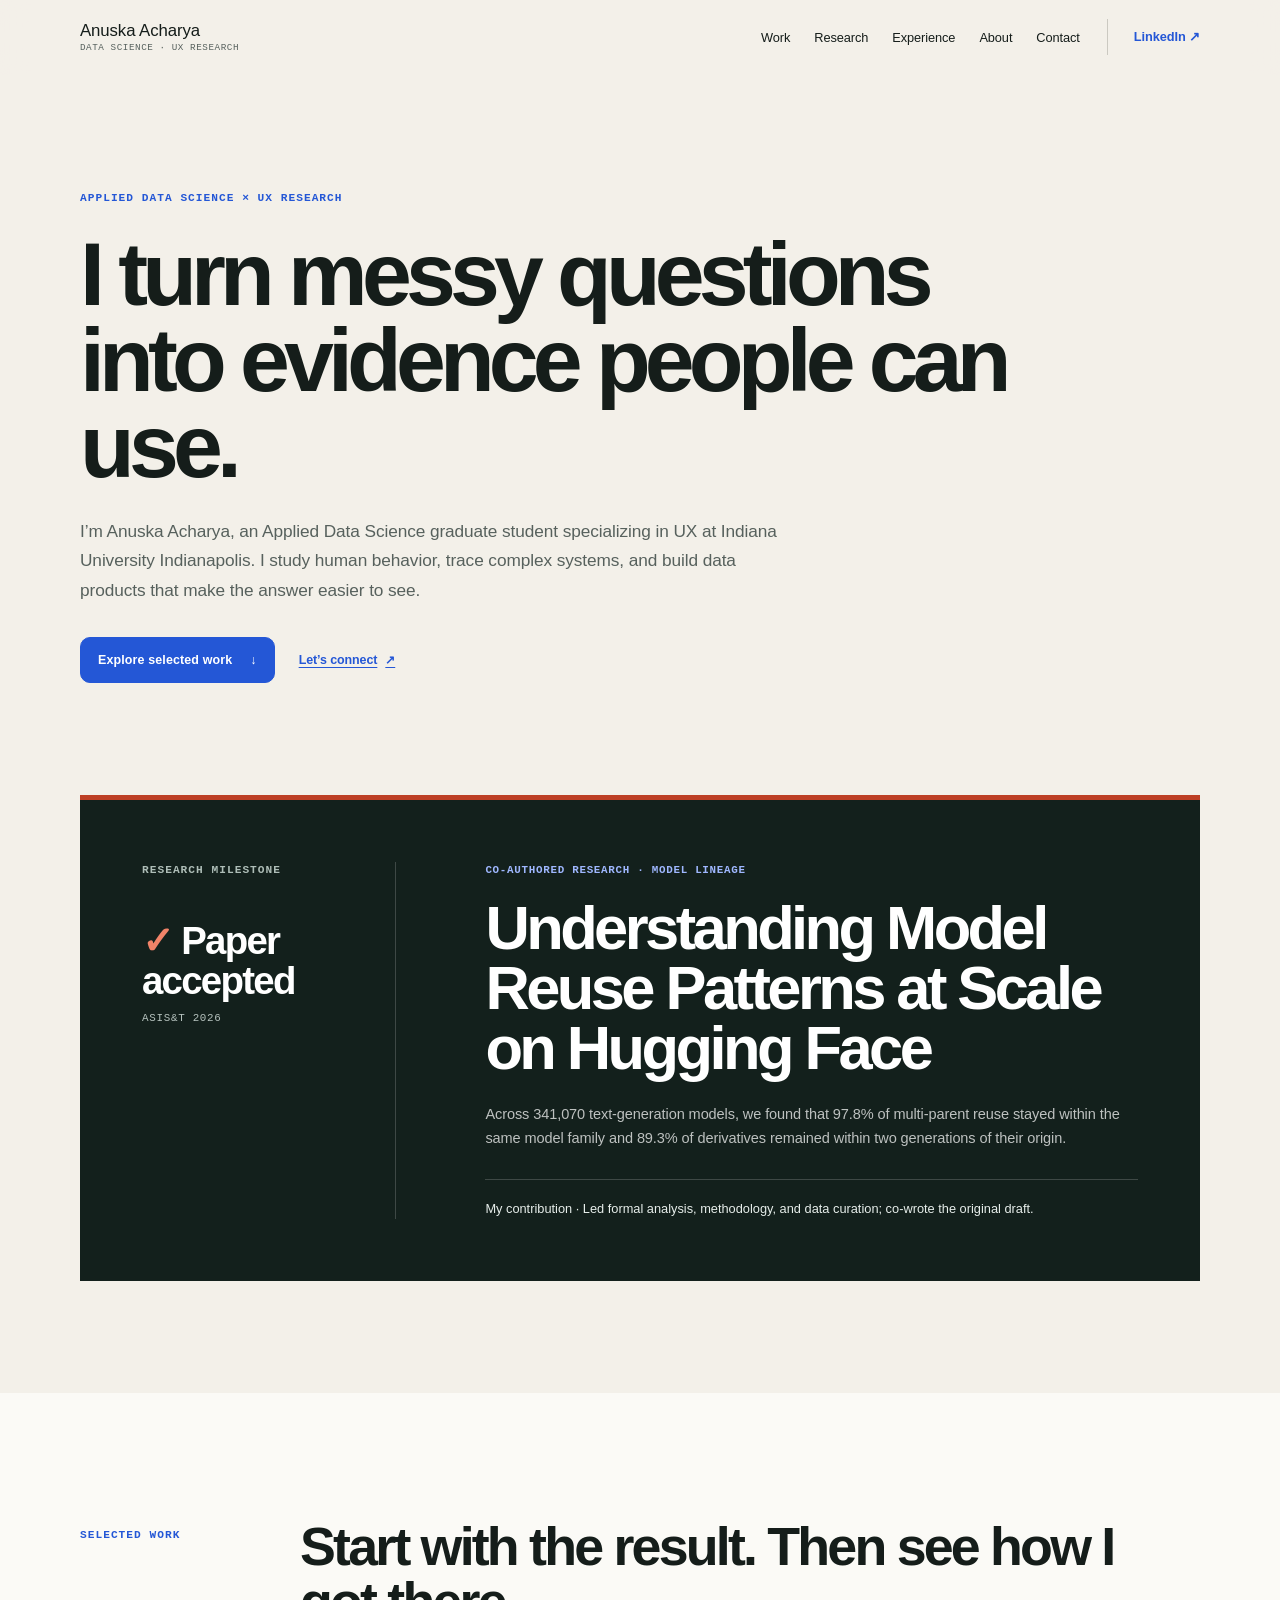
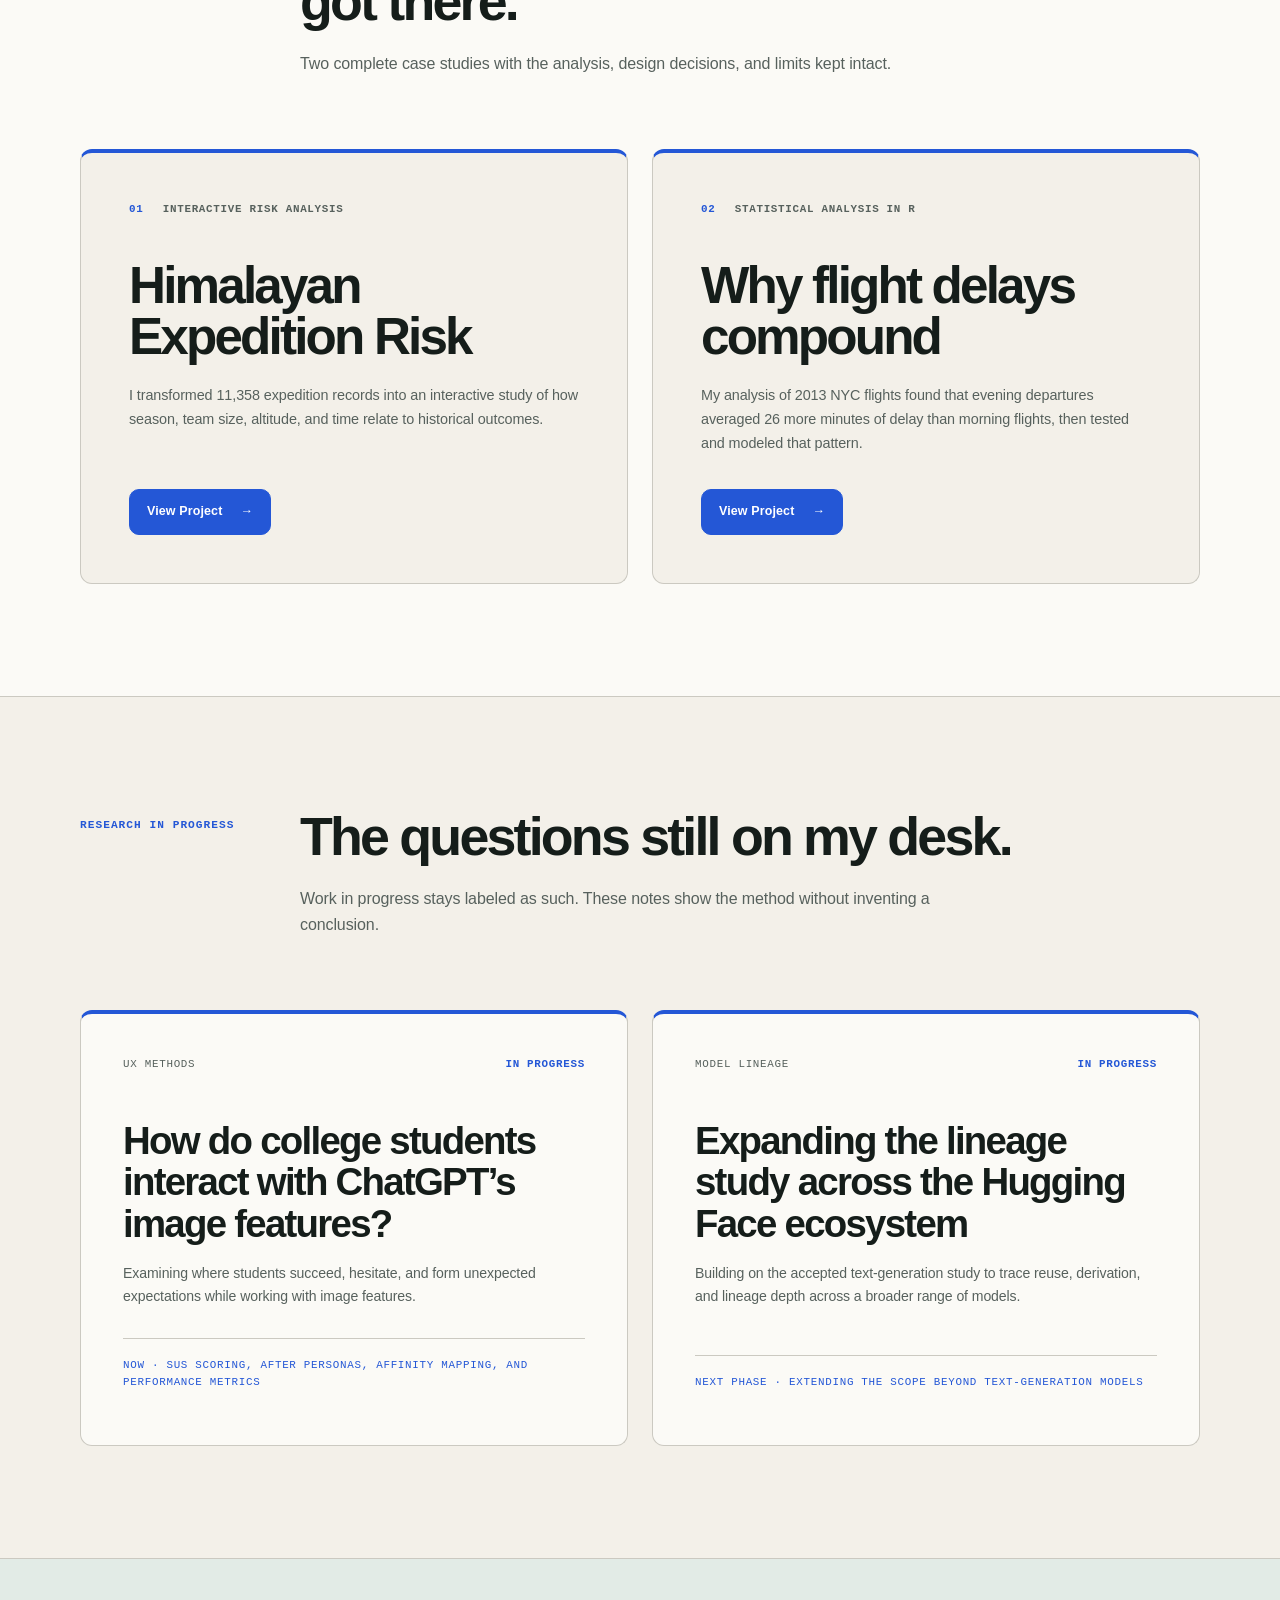
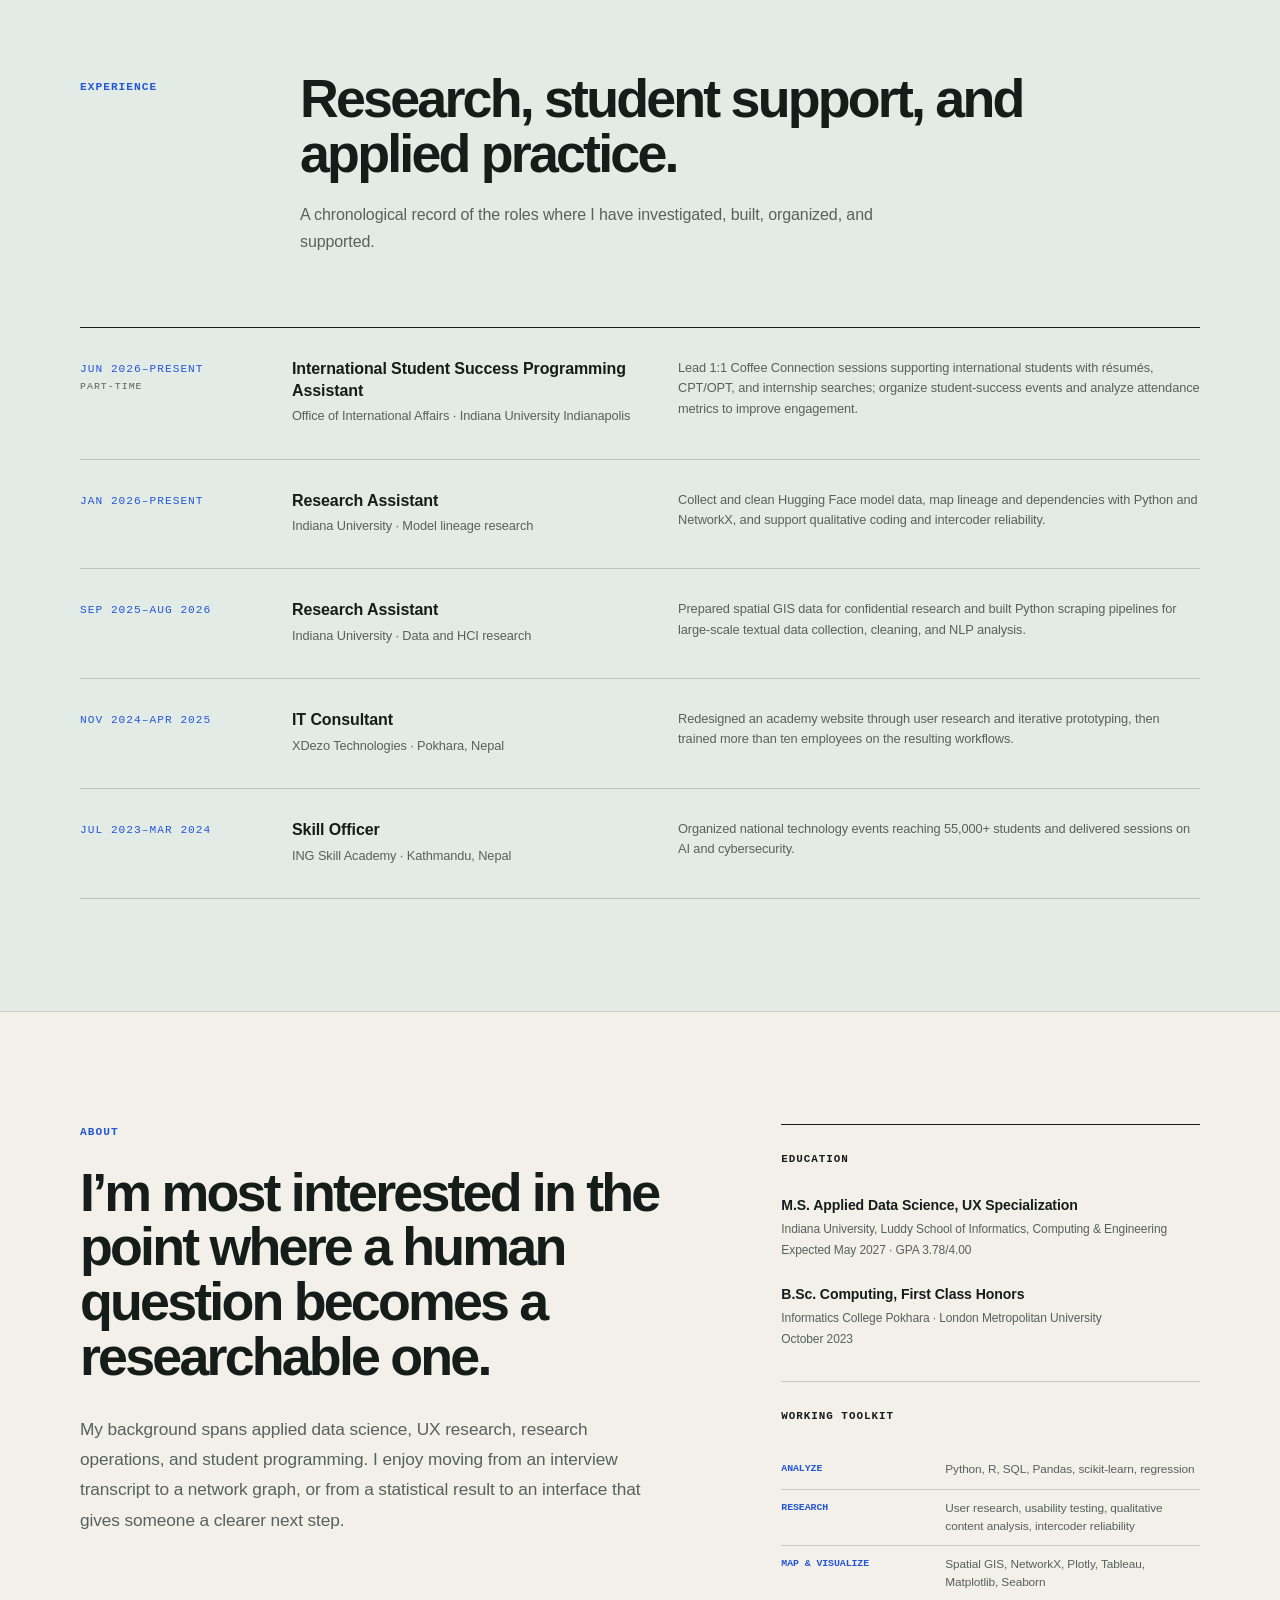
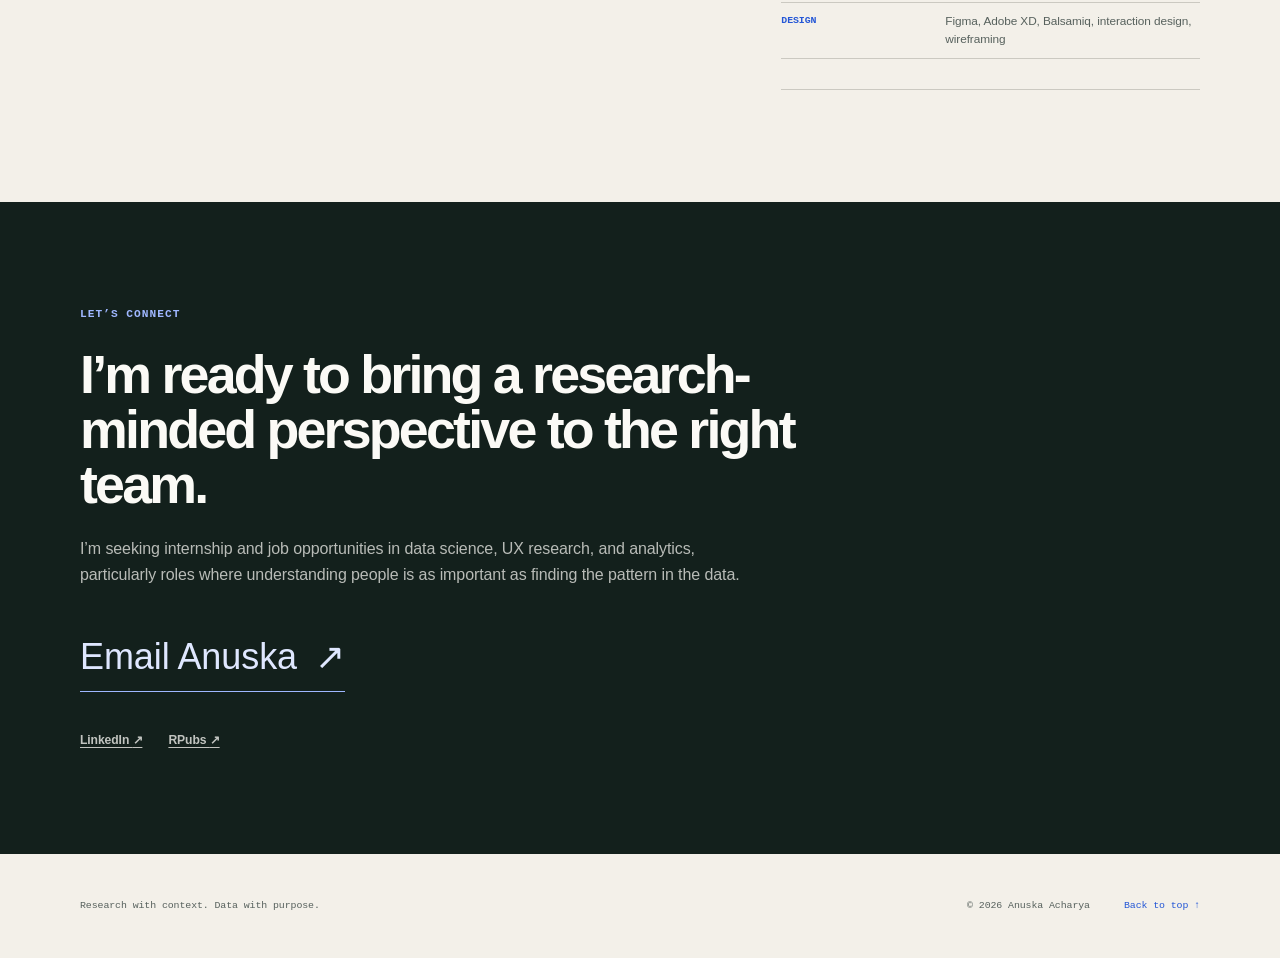
==== commit 9ef06297: "Refresh README and site copy" ====
--- a/index.html
+++ b/index.html
@@ -8,13 +8,13 @@
       content="Portfolio of Anuska Acharya, an Applied Data Science graduate student specializing in UX at Indiana University Indianapolis."
     >
     <meta name="theme-color" content="#f3f0e9">
-    <meta property="og:title" content="Anuska Acharya — Applied Data Science × UX">
+    <meta property="og:title" content="Anuska Acharya | Applied Data Science × UX">
     <meta
       property="og:description"
       content="Human-centered research, network analysis, and interactive data work by Anuska Acharya."
     >
     <meta property="og:type" content="website">
-    <title>Anuska Acharya — Applied Data Science × UX</title>
+    <title>Anuska Acharya | Applied Data Science × UX</title>
     <link rel="icon" href="assets/favicon.svg" type="image/svg+xml">
     <link rel="stylesheet" href="styles.css">
     <script src="script.js" defer></script>
@@ -179,7 +179,7 @@
 
         <ol class="experience-ledger">
           <li>
-            <p class="experience-date">Jun 2026—Present<br><span>Part-time</span></p>
+            <p class="experience-date">Jun 2026–Present<br><span>Part-time</span></p>
             <div class="experience-role">
               <h3>International Student Success Programming Assistant</h3>
               <p>Office of International Affairs · Indiana University Indianapolis</p>
@@ -190,7 +190,7 @@
             </p>
           </li>
           <li>
-            <p class="experience-date">Jan 2026—Present</p>
+            <p class="experience-date">Jan 2026–Present</p>
             <div class="experience-role">
               <h3>Research Assistant</h3>
               <p>Indiana University · Model lineage research</p>
@@ -201,7 +201,7 @@
             </p>
           </li>
           <li>
-            <p class="experience-date">Sep 2025—Aug 2026</p>
+            <p class="experience-date">Sep 2025–Aug 2026</p>
             <div class="experience-role">
               <h3>Research Assistant</h3>
               <p>Indiana University · Data and HCI research</p>
@@ -212,7 +212,7 @@
             </p>
           </li>
           <li>
-            <p class="experience-date">Nov 2024—Apr 2025</p>
+            <p class="experience-date">Nov 2024–Apr 2025</p>
             <div class="experience-role">
               <h3>IT Consultant</h3>
               <p>XDezo Technologies · Pokhara, Nepal</p>
@@ -223,7 +223,7 @@
             </p>
           </li>
           <li>
-            <p class="experience-date">Jul 2023—Mar 2024</p>
+            <p class="experience-date">Jul 2023–Mar 2024</p>
             <div class="experience-role">
               <h3>Skill Officer</h3>
               <p>ING Skill Academy · Kathmandu, Nepal</p>
@@ -291,7 +291,7 @@
           <h2 id="contact-title">I’m ready to bring a research-minded perspective to the right team.</h2>
           <p>
             I’m seeking internship and job opportunities in data science, UX research, and
-            analytics—particularly roles where understanding people is as important as finding the
+            analytics, particularly roles where understanding people is as important as finding the
             pattern in the data.
           </p>
           <a class="contact-email" href="mailto:anuskaacharya06@gmail.com">
--- a/styles.css
+++ b/styles.css
@@ -2246,8 +2246,10 @@
   padding: clamp(30px, 4vw, 48px);
   border: 1px solid var(--rule);
   border-top: 4px solid var(--accent);
+  border-radius: 12px;
   background: var(--canvas);
   flex-direction: column;
+  overflow: hidden;
 }
 
 .project-card-meta {
@@ -2436,6 +2438,7 @@
   min-height: 46px;
   padding: 11px 17px;
   border: 1px solid var(--accent);
+  border-radius: 10px;
   background: var(--accent);
   align-items: center;
   justify-content: center;
@@ -2885,7 +2888,9 @@
   min-height: 510px;
   padding: clamp(28px, 4vw, 42px);
   border: 1px solid var(--rule);
+  border-radius: 12px;
   background: var(--surface);
+  overflow: hidden;
 }
 
 .research-card[data-research="ux"] {
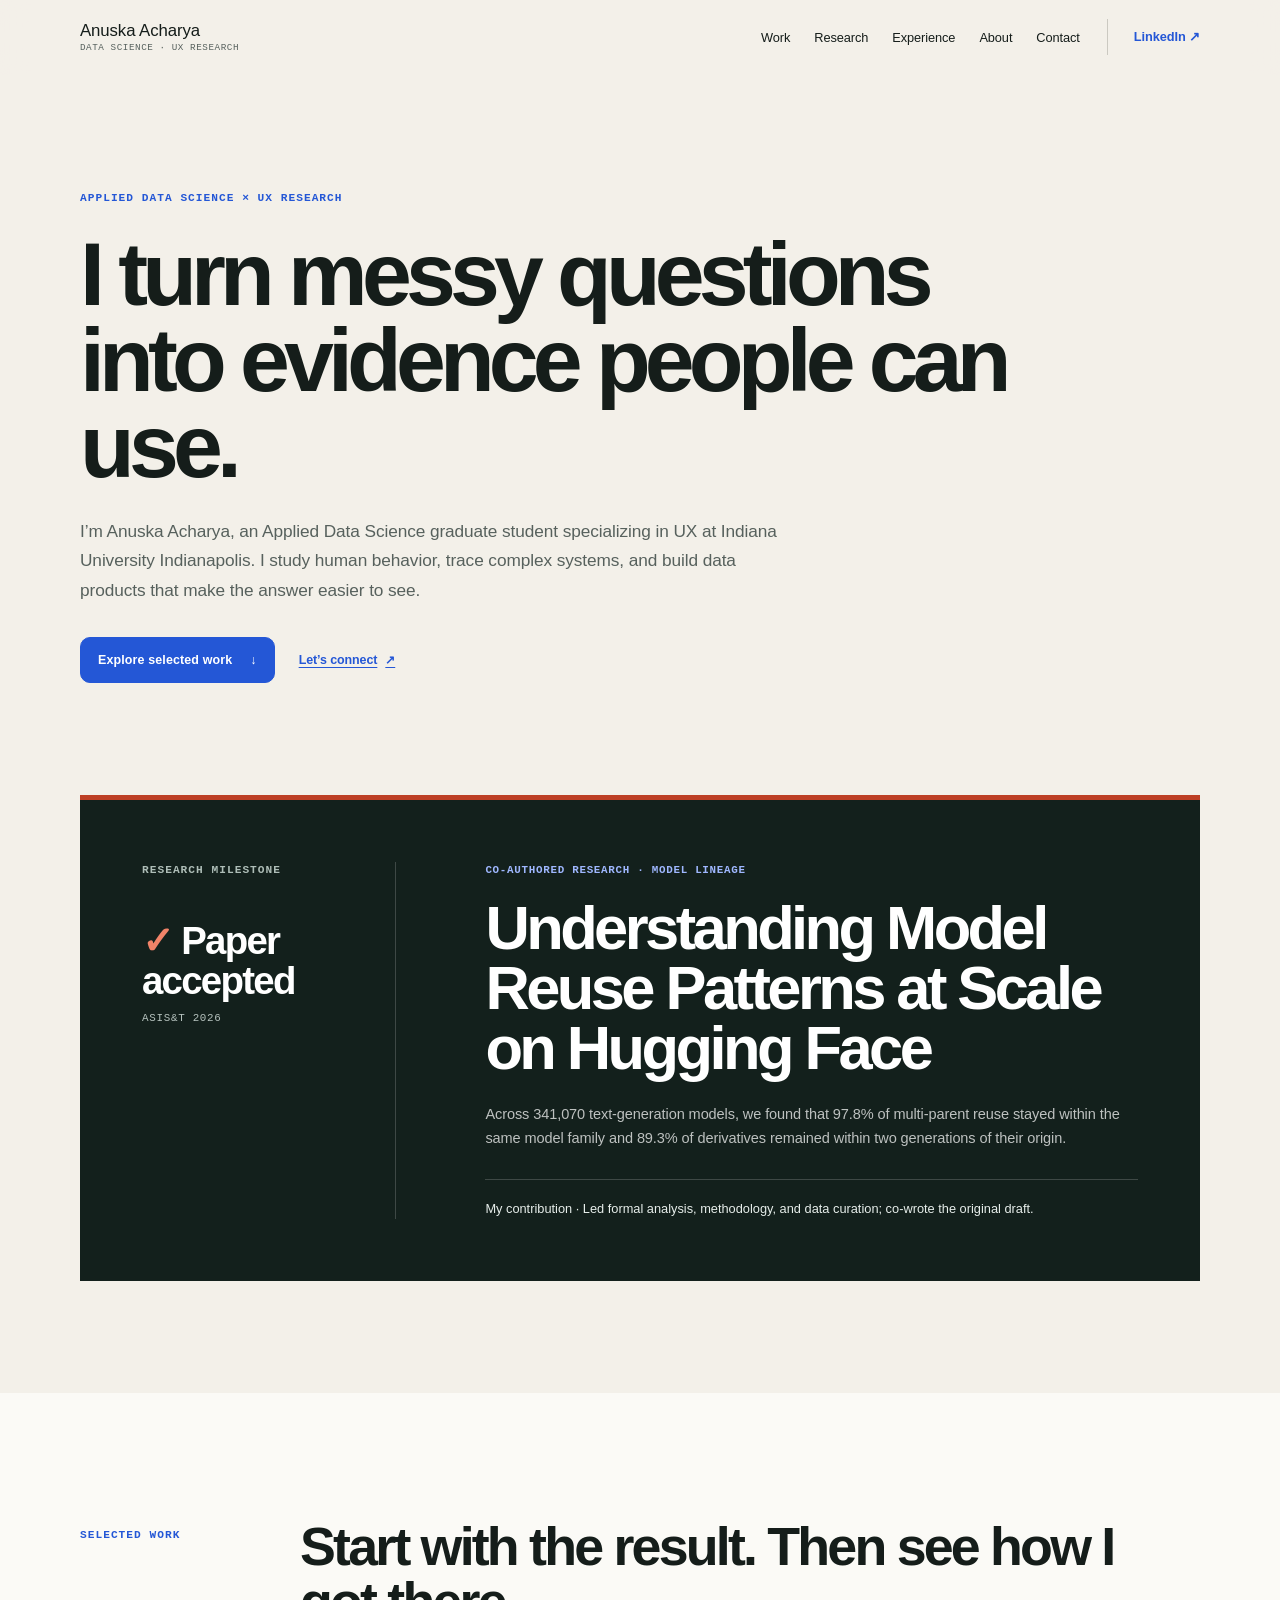
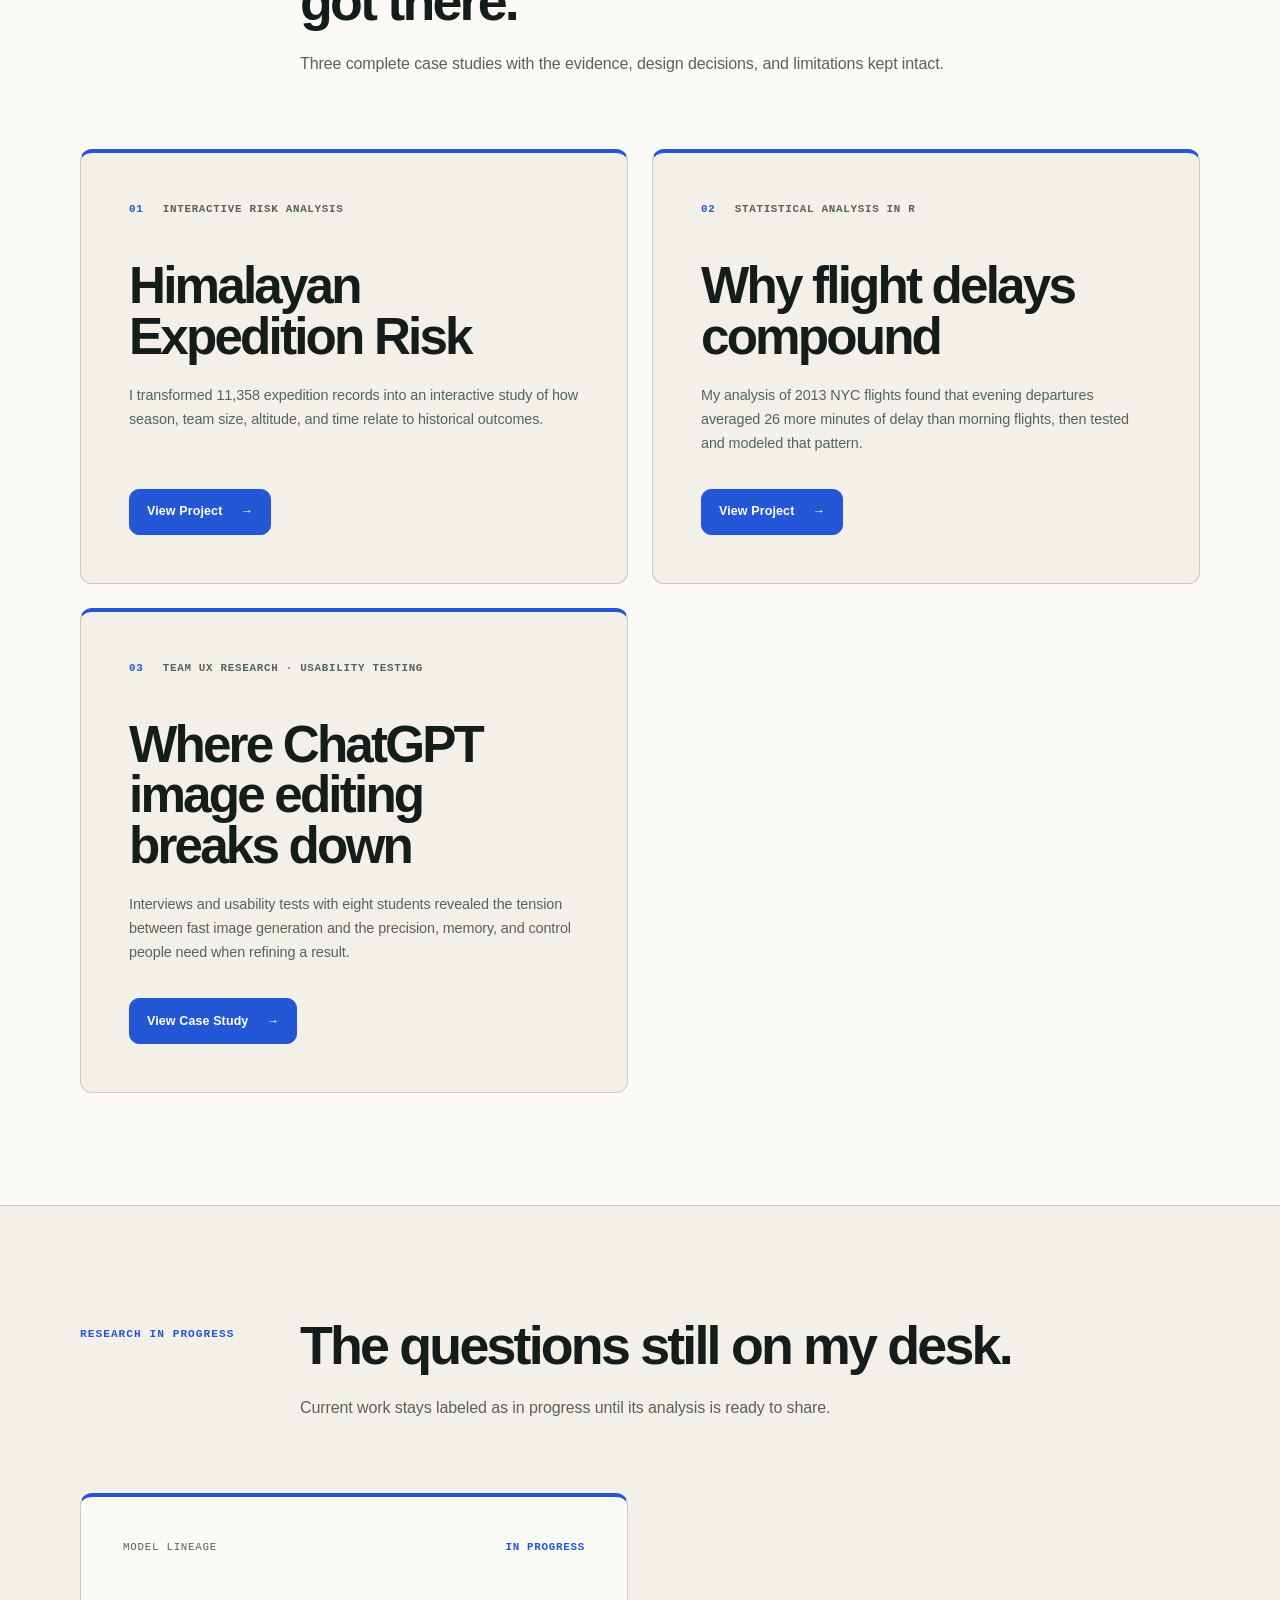
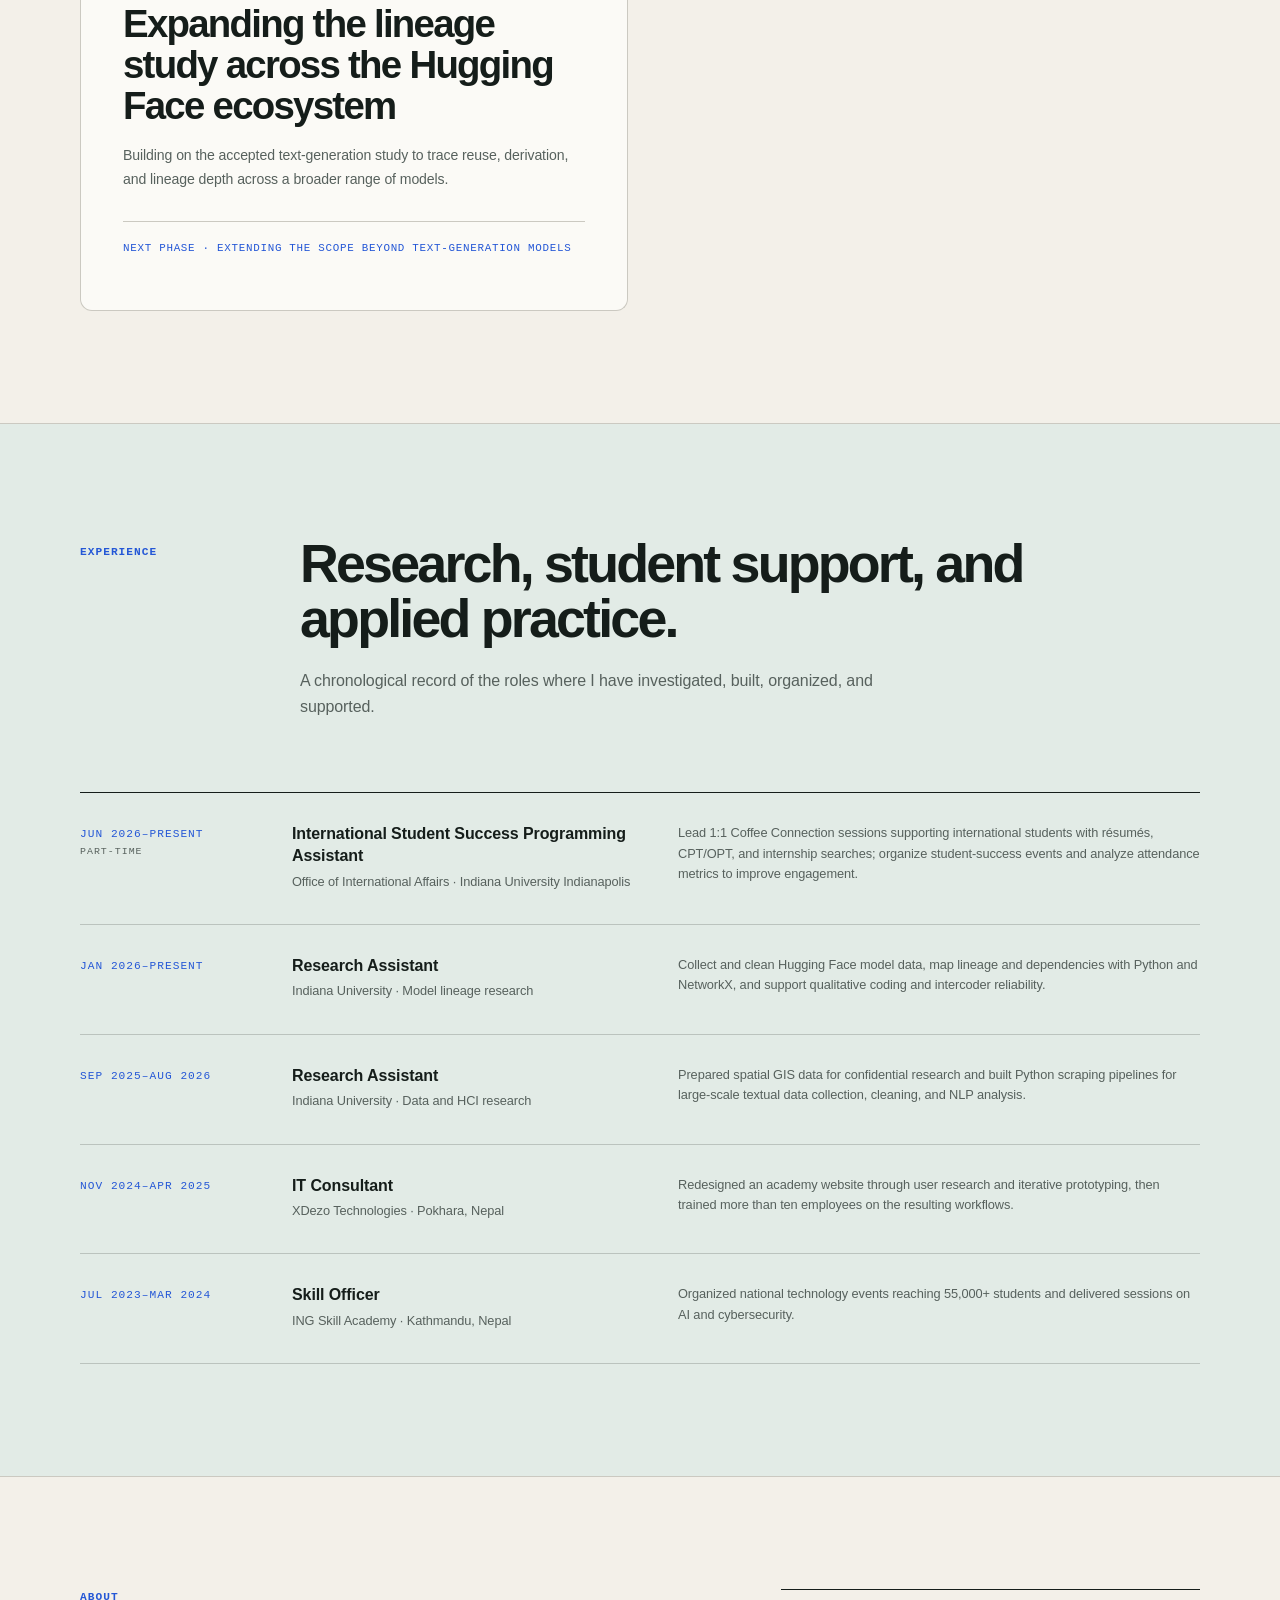
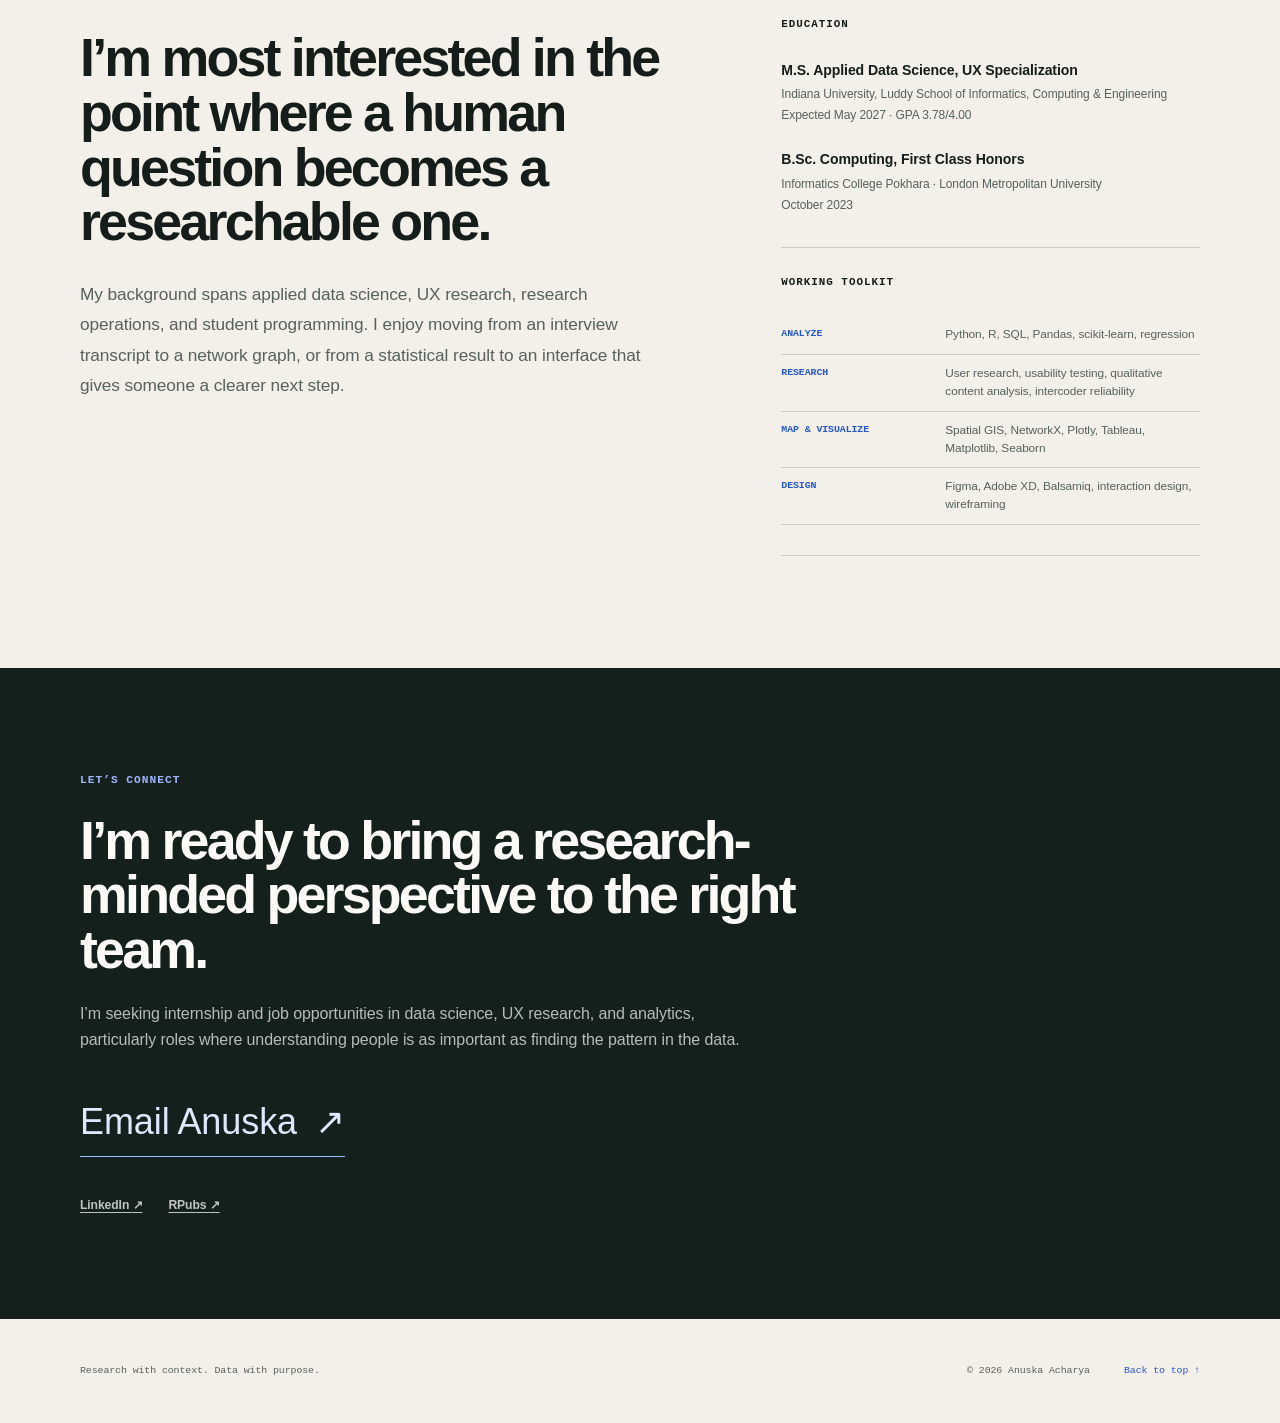
==== commit 5d9232ba: "Add ChatGPT image UX research case study" ====
--- a/index.html
+++ b/index.html
@@ -107,7 +107,7 @@
           <p class="eyebrow">Selected work</p>
           <div>
             <h2 id="work-title">Start with the result. Then see how I got there.</h2>
-            <p>Two complete case studies with the analysis, design decisions, and limits kept intact.</p>
+            <p>Three complete case studies with the evidence, design decisions, and limitations kept intact.</p>
           </div>
         </header>
 
@@ -139,6 +139,20 @@
               aria-label="View flight delay analysis project"
             >View Project <span aria-hidden="true">→</span></a>
           </article>
+
+          <article class="project-card project-card-ux">
+            <p class="project-card-meta"><span>03</span> Team UX research · Usability testing</p>
+            <h3>Where ChatGPT image editing breaks down</h3>
+            <p>
+              Interviews and usability tests with eight students revealed the tension between fast
+              image generation and the precision, memory, and control people need when refining a result.
+            </p>
+            <a
+              class="button project-card-cta"
+              href="projects/chatgpt-image-ux-research.html"
+              aria-label="View ChatGPT image generation UX research case study"
+            >View Case Study <span aria-hidden="true">→</span></a>
+          </article>
         </div>
       </section>
 
@@ -147,18 +161,11 @@
           <p class="eyebrow">Research in progress</p>
           <div>
             <h2 id="research-title">The questions still on my desk.</h2>
-            <p>Work in progress stays labeled as such. These notes show the method without inventing a conclusion.</p>
+            <p>Current work stays labeled as in progress until its analysis is ready to share.</p>
           </div>
         </header>
 
         <div class="research-grid research-grid-simple">
-          <article class="research-card research-note">
-            <div class="research-card-top"><span>UX methods</span><span>In progress</span></div>
-            <h3>How do college students interact with ChatGPT’s image features?</h3>
-            <p>Examining where students succeed, hesitate, and form unexpected expectations while working with image features.</p>
-            <p class="research-footnote">Now · SUS scoring, after personas, affinity mapping, and performance metrics</p>
-          </article>
-
           <article class="research-card research-note">
             <div class="research-card-top"><span>Model lineage</span><span>In progress</span></div>
             <h3>Expanding the lineage study across the Hugging Face ecosystem</h3>
--- a/styles.css
+++ b/styles.css
@@ -1239,6 +1239,828 @@
   }
 }
 
+/* ChatGPT image UX research case study */
+
+.case-page[data-case="ux"] {
+  --case-accent: #28675f;
+  --ux-tint: #e2ece7;
+}
+
+.ux-scenario {
+  display: grid;
+  overflow: hidden;
+  margin: 48px 0 0;
+  grid-template-columns: minmax(220px, 0.8fr) minmax(0, 1.6fr);
+  align-items: center;
+  background: var(--deep);
+  color: var(--surface);
+}
+
+.ux-scenario-copy {
+  padding: clamp(24px, 4vw, 44px);
+}
+
+.ux-overline {
+  margin-bottom: 10px;
+  color: var(--case-accent);
+  font-family: var(--data);
+  font-size: 0.6rem;
+  font-weight: 700;
+  letter-spacing: 0.08em;
+  text-transform: uppercase;
+}
+
+.ux-scenario-copy .ux-overline {
+  color: #a8d3c5;
+}
+
+.ux-scenario-copy h2 {
+  margin-bottom: 16px;
+  font-size: clamp(1.9rem, 3vw, 2.8rem);
+  letter-spacing: -0.05em;
+  line-height: 1;
+}
+
+.ux-scenario-copy > p:not(.ux-overline):not(.ux-visual-caption) {
+  max-width: 310px;
+  margin-bottom: 28px;
+  color: rgba(251, 250, 246, 0.75);
+  font-size: 0.8rem;
+}
+
+.ux-visual-caption {
+  margin: 0;
+  color: rgba(251, 250, 246, 0.55);
+  font-family: var(--data);
+  font-size: 0.53rem;
+}
+
+.ux-scenario-art {
+  display: block;
+  width: 100%;
+  height: auto;
+  padding: 20px 24px 20px 0;
+}
+
+.ux-tension {
+  display: grid;
+  margin-top: 44px;
+  grid-template-columns: 1fr 64px 1fr;
+  align-items: center;
+  border-top: 1px solid var(--ink);
+  border-bottom: 1px solid var(--ink);
+}
+
+.ux-tension > div {
+  display: flex;
+  min-height: 94px;
+  align-items: center;
+  gap: 16px;
+}
+
+.ux-tension-number {
+  color: var(--case-accent);
+  font-family: var(--data);
+  font-size: 0.64rem;
+}
+
+.ux-tension p {
+  margin: 0;
+  font-size: clamp(0.9rem, 1.5vw, 1.1rem);
+  font-weight: 650;
+}
+
+.ux-tension-arrow {
+  color: var(--case-accent);
+  font-size: 1.6rem;
+  text-align: center;
+}
+
+.ux-caption {
+  margin: 11px 0 0;
+  color: var(--muted);
+  font-family: var(--data);
+  font-size: 0.56rem;
+}
+
+.ux-method-grid,
+.ux-theme-grid {
+  display: grid;
+  margin-top: 45px;
+  grid-template-columns: repeat(3, 1fr);
+  border-top: 1px solid var(--ink);
+  border-bottom: 1px solid var(--rule);
+}
+
+.ux-method-grid article,
+.ux-theme-grid article {
+  padding: 24px 20px 25px 0;
+}
+
+.ux-method-grid article + article,
+.ux-theme-grid article + article {
+  padding-left: 20px;
+  border-left: 1px solid var(--rule);
+}
+
+.ux-method-count {
+  margin-bottom: 27px;
+  color: var(--case-accent);
+  font-family: var(--display);
+  font-size: 2.15rem;
+  font-weight: 650;
+  letter-spacing: -0.06em;
+  line-height: 1;
+}
+
+.ux-method-count span {
+  display: block;
+  margin-top: 7px;
+  color: var(--muted);
+  font-family: var(--data);
+  font-size: 0.54rem;
+  font-weight: 600;
+  letter-spacing: 0.035em;
+  text-transform: uppercase;
+}
+
+.ux-method-grid h3,
+.ux-task-brief h3,
+.ux-issue-grid h3,
+.ux-sus-copy h3,
+.ux-reflection-grid h3 {
+  margin-bottom: 10px;
+  font-size: 1.05rem;
+  line-height: 1.25;
+}
+
+.ux-method-grid article > p:last-child {
+  margin: 0;
+  color: var(--muted);
+  font-size: 0.72rem;
+}
+
+.ux-role-note {
+  padding: 24px;
+  margin-top: 27px;
+  border-left: 3px solid var(--case-accent);
+  background: var(--ux-tint);
+}
+
+.ux-role-note .callout-label,
+.ux-avoid .callout-label {
+  margin-bottom: 8px;
+}
+
+.ux-role-note > p:last-child,
+.ux-avoid > p:last-child {
+  max-width: 720px;
+  margin: 0;
+  color: var(--ink);
+  font-size: 0.78rem;
+}
+
+.ux-task-brief,
+.ux-issue-grid {
+  display: grid;
+  margin-top: 52px;
+  grid-template-columns: minmax(180px, 0.75fr) minmax(0, 1.25fr);
+  gap: 34px;
+}
+
+.ux-task-brief h3,
+.ux-issue-grid h3 {
+  font-size: 1.4rem;
+  letter-spacing: -0.04em;
+}
+
+.ux-task-brief ol {
+  padding: 0;
+  margin: 0;
+  border-top: 1px solid var(--ink);
+  list-style: none;
+}
+
+.ux-task-brief li {
+  display: grid;
+  padding: 15px 0;
+  grid-template-columns: 35px 1fr;
+  gap: 14px;
+  border-bottom: 1px solid var(--rule);
+}
+
+.ux-task-brief li span {
+  color: var(--case-accent);
+  font-family: var(--data);
+  font-size: 0.6rem;
+}
+
+.ux-task-brief li p {
+  margin: 0;
+  font-size: 0.78rem;
+}
+
+.ux-theme-grid article {
+  min-height: 350px;
+}
+
+.ux-theme-mark {
+  display: grid;
+  width: 34px;
+  height: 34px;
+  margin-bottom: 23px;
+  border-radius: 50%;
+  background: var(--ux-tint);
+  color: var(--case-accent);
+  font-family: var(--data);
+  font-size: 0.7rem;
+  font-weight: 700;
+  place-items: center;
+}
+
+.ux-theme-grid .ux-overline {
+  margin-bottom: 9px;
+}
+
+.ux-theme-grid h3 {
+  margin-bottom: 12px;
+  font-size: 1.18rem;
+  letter-spacing: -0.025em;
+  line-height: 1.15;
+}
+
+.ux-theme-grid article > p:not(.ux-overline):not(.ux-evidence) {
+  color: var(--muted);
+  font-size: 0.73rem;
+}
+
+.ux-evidence {
+  padding-top: 12px;
+  margin: 0;
+  border-top: 1px solid var(--rule);
+  color: var(--case-accent);
+  font-size: 0.68rem;
+  font-weight: 650;
+}
+
+.ux-quote {
+  padding: 28px 30px 26px;
+  margin: 42px 0 0;
+  border-left: 3px solid var(--case-accent);
+  background: var(--ux-tint);
+}
+
+.ux-quote p {
+  max-width: 680px;
+  margin-bottom: 17px;
+  font-family: var(--display);
+  font-size: clamp(1.1rem, 2vw, 1.5rem);
+  font-weight: 600;
+  letter-spacing: -0.025em;
+  line-height: 1.35;
+}
+
+.ux-quote footer {
+  color: var(--muted);
+  font-family: var(--data);
+  font-size: 0.54rem;
+  letter-spacing: 0.035em;
+  text-transform: uppercase;
+}
+
+.ux-avoid {
+  padding: 20px 22px;
+  margin-top: 18px;
+  border: 1px solid var(--rule);
+}
+
+.ux-persona-grid {
+  display: grid;
+  margin-top: 44px;
+  grid-template-columns: repeat(2, 1fr);
+  border-top: 1px solid var(--ink);
+  border-left: 1px solid var(--rule);
+}
+
+.ux-persona-grid article {
+  min-height: 205px;
+  padding: 22px 24px;
+  border-right: 1px solid var(--rule);
+  border-bottom: 1px solid var(--rule);
+  background: var(--surface);
+}
+
+.ux-persona-type,
+.ux-persona-role {
+  font-family: var(--data);
+}
+
+.ux-persona-type {
+  margin-bottom: 18px;
+  color: var(--case-accent);
+  font-size: 0.56rem;
+  font-weight: 700;
+  letter-spacing: 0.06em;
+  text-transform: uppercase;
+}
+
+.ux-persona-grid h3 {
+  margin-bottom: 2px;
+  font-size: 1.35rem;
+  letter-spacing: -0.035em;
+}
+
+.ux-persona-role {
+  margin-bottom: 13px;
+  color: var(--muted);
+  font-size: 0.55rem;
+}
+
+.ux-persona-grid article > p:last-child {
+  max-width: 360px;
+  margin: 0;
+  color: var(--muted);
+  font-size: 0.72rem;
+}
+
+.ux-task-results {
+  padding: 25px;
+  margin-top: 43px;
+  border: 1px solid var(--rule);
+  background: var(--surface);
+}
+
+.ux-results-heading {
+  display: flex;
+  margin-bottom: 14px;
+  align-items: end;
+  justify-content: space-between;
+  gap: 20px;
+}
+
+.ux-results-heading h3 {
+  max-width: 410px;
+  margin: 0;
+  font-size: 1.25rem;
+  letter-spacing: -0.025em;
+  line-height: 1.2;
+}
+
+.ux-results-legend,
+.ux-sus-legend {
+  display: flex;
+  margin: 0;
+  align-items: center;
+  gap: 7px;
+  color: var(--muted);
+  font-family: var(--data);
+  font-size: 0.5rem;
+}
+
+.ux-results-legend span,
+.ux-results-legend i,
+.ux-sus-legend span {
+  display: inline-block;
+  width: 9px;
+  height: 9px;
+  background: var(--case-accent);
+}
+
+.ux-results-legend i {
+  margin-left: 8px;
+  background: #d18a64;
+}
+
+.ux-task-row {
+  display: grid;
+  padding: 18px 0;
+  grid-template-columns: minmax(130px, 1fr) minmax(130px, 1.2fr) minmax(124px, 0.8fr);
+  align-items: center;
+  gap: 18px;
+  border-top: 1px solid var(--rule);
+}
+
+.ux-task-row > p:first-child {
+  display: flex;
+  margin: 0;
+  align-items: baseline;
+  gap: 10px;
+  font-size: 0.67rem;
+  line-height: 1.4;
+}
+
+.ux-task-row > p:first-child strong {
+  color: var(--case-accent);
+  font-family: var(--data);
+  font-size: 0.55rem;
+}
+
+.ux-task-bar {
+  display: flex;
+  overflow: hidden;
+  height: 12px;
+  background: #e7e3db;
+}
+
+.ux-task-bar .ux-direct {
+  background: var(--case-accent);
+}
+
+.ux-task-bar .ux-extra {
+  background: #d18a64;
+}
+
+.ux-task-count {
+  margin: 0;
+  color: var(--case-accent);
+  font-family: var(--data);
+  font-size: 0.67rem;
+  font-weight: 700;
+  text-align: right;
+}
+
+.ux-task-count span {
+  display: block;
+  margin-top: 3px;
+  color: var(--muted);
+  font-size: 0.49rem;
+  font-weight: 500;
+}
+
+.ux-chart-note {
+  padding-top: 11px;
+  margin: 13px 0 0;
+  border-top: 1px solid var(--rule);
+  color: var(--muted);
+  font-family: var(--data);
+  font-size: 0.52rem;
+  line-height: 1.6;
+}
+
+.ux-issue-grid > div > p:last-child {
+  max-width: 280px;
+  margin: 0;
+  color: var(--muted);
+  font-size: 0.7rem;
+}
+
+.ux-issue-bars {
+  padding: 0;
+  margin: 0;
+  list-style: none;
+  border-top: 1px solid var(--ink);
+}
+
+.ux-issue-bars li {
+  display: grid;
+  padding: 12px 0;
+  grid-template-columns: minmax(120px, 1fr) minmax(80px, 0.8fr) 43px;
+  align-items: center;
+  gap: 12px;
+  border-bottom: 1px solid var(--rule);
+  font-size: 0.65rem;
+}
+
+.ux-issue-track {
+  height: 7px;
+  background: #e7e3db;
+}
+
+.ux-issue-track i {
+  display: block;
+  height: 100%;
+  background: var(--case-accent);
+}
+
+.ux-issue-bars strong {
+  color: var(--case-accent);
+  font-family: var(--data);
+  font-size: 0.57rem;
+  text-align: right;
+}
+
+.ux-sus-card {
+  display: grid;
+  padding: clamp(22px, 3.5vw, 34px);
+  margin-top: 52px;
+  grid-template-columns: 1.15fr 0.85fr;
+  align-items: center;
+  gap: 44px;
+  background: var(--deep);
+  color: var(--surface);
+}
+
+.ux-sus-copy .ux-overline,
+.ux-sus-copy dt {
+  color: #a8d3c5;
+}
+
+.ux-sus-copy h3 {
+  font-size: 1.3rem;
+}
+
+.ux-sus-copy h3 span {
+  color: #a8d3c5;
+  font-size: 2rem;
+}
+
+.ux-sus-copy > p:not(.ux-overline) {
+  max-width: 470px;
+  margin-bottom: 22px;
+  color: rgba(251, 250, 246, 0.72);
+  font-size: 0.72rem;
+}
+
+.ux-sus-copy dl {
+  margin: 0;
+  border-top: 1px solid rgba(251, 250, 246, 0.2);
+}
+
+.ux-sus-copy dl div {
+  display: flex;
+  padding: 9px 0;
+  border-bottom: 1px solid rgba(251, 250, 246, 0.2);
+  justify-content: space-between;
+  gap: 14px;
+}
+
+.ux-sus-copy dt,
+.ux-sus-copy dd {
+  margin: 0;
+  font-family: var(--data);
+  font-size: 0.52rem;
+}
+
+.ux-sus-copy dd {
+  color: var(--surface);
+  text-align: right;
+}
+
+.ux-sus-chart {
+  padding: 20px 18px;
+  background: #f3f0e9;
+  color: var(--ink);
+}
+
+.ux-chart-title {
+  margin-bottom: 33px;
+  color: var(--muted);
+  font-family: var(--data);
+  font-size: 0.55rem;
+  font-weight: 700;
+  text-transform: uppercase;
+}
+
+.ux-sus-scale {
+  position: relative;
+  height: 42px;
+  margin-bottom: 12px;
+  border-bottom: 2px solid #c9c7c0;
+}
+
+.ux-sus-scale::before,
+.ux-sus-scale::after {
+  position: absolute;
+  bottom: -5px;
+  width: 2px;
+  height: 10px;
+  background: #969c95;
+  content: "";
+}
+
+.ux-sus-scale::before {
+  left: 50%;
+}
+
+.ux-sus-scale::after {
+  right: 0;
+}
+
+.ux-sus-band {
+  position: absolute;
+  bottom: -2px;
+  height: 7px;
+  background: #8eb5a8;
+}
+
+.ux-sus-threshold,
+.ux-sus-mean {
+  position: absolute;
+  bottom: -6px;
+  width: 2px;
+  height: 18px;
+  background: #c27657;
+}
+
+.ux-sus-mean {
+  z-index: 1;
+  height: 25px;
+  background: #28675f;
+}
+
+.ux-sus-threshold b,
+.ux-sus-mean b {
+  position: absolute;
+  bottom: 24px;
+  left: 50%;
+  width: max-content;
+  color: #8f503b;
+  font-family: var(--data);
+  font-size: 0.5rem;
+  transform: translateX(-50%);
+}
+
+.ux-sus-mean b {
+  bottom: 31px;
+  color: var(--case-accent);
+}
+
+.ux-sus-end {
+  position: absolute;
+  top: 48px;
+  color: var(--muted);
+  font-family: var(--data);
+  font-size: 0.5rem;
+}
+
+.ux-sus-start { left: 0; }
+.ux-sus-mid { left: 50%; transform: translateX(-50%); }
+.ux-sus-high { right: 0; }
+
+.ux-sus-legend {
+  margin-top: 26px;
+  font-size: 0.49rem;
+}
+
+.ux-sus-legend span {
+  width: 15px;
+  height: 5px;
+  background: #8eb5a8;
+}
+
+.ux-sus-chart .ux-chart-note {
+  color: var(--muted);
+}
+
+.ux-quote-small {
+  margin-top: 26px;
+  background: color-mix(in srgb, var(--ux-tint) 60%, var(--surface));
+}
+
+.ux-quote-small p {
+  font-size: clamp(1rem, 1.8vw, 1.28rem);
+}
+
+.ux-opportunity-list {
+  margin-top: 45px;
+  border-top: 1px solid var(--ink);
+}
+
+.ux-opportunity-list article {
+  display: grid;
+  padding: 25px 0;
+  grid-template-columns: 55px 1fr;
+  gap: 19px;
+  border-bottom: 1px solid var(--rule);
+}
+
+.ux-opportunity-list .decision-index {
+  margin: 3px 0 0;
+}
+
+.ux-opportunity-list h3 {
+  margin-bottom: 9px;
+  font-size: 1.17rem;
+}
+
+.ux-opportunity-list article div > p:not(.ux-opportunity-evidence) {
+  max-width: 640px;
+  margin-bottom: 13px;
+  color: var(--muted);
+  font-size: 0.77rem;
+}
+
+.ux-opportunity-evidence {
+  margin: 0;
+  color: var(--case-accent);
+  font-size: 0.65rem;
+  font-weight: 650;
+}
+
+.ux-reflection-grid {
+  display: grid;
+  margin-top: 38px;
+  grid-template-columns: 1fr 1fr;
+  gap: 32px;
+}
+
+.ux-reflection-grid > div {
+  padding-top: 18px;
+  border-top: 2px solid var(--case-accent);
+}
+
+.ux-reflection-grid p {
+  margin: 0;
+  color: var(--muted);
+  font-size: 0.74rem;
+}
+
+.ux-limits {
+  display: grid;
+  margin-top: 37px;
+  grid-template-columns: repeat(3, 1fr);
+  border-top: 1px solid var(--ink);
+  border-bottom: 1px solid var(--rule);
+}
+
+.ux-limits article {
+  padding: 19px 17px 20px 0;
+}
+
+.ux-limits article + article {
+  padding-left: 17px;
+  border-left: 1px solid var(--rule);
+}
+
+.ux-limits .callout-label {
+  margin-bottom: 9px;
+}
+
+.ux-limits article > p:last-child {
+  margin: 0;
+  color: var(--muted);
+  font-size: 0.67rem;
+}
+
+.ux-thanks {
+  max-width: 720px;
+  margin: 30px 0 35px;
+  color: var(--muted);
+  font-size: 0.68rem;
+}
+
+@media (max-width: 940px) {
+  .ux-theme-grid article {
+    min-height: 390px;
+  }
+}
+
+@media (max-width: 780px) {
+  .ux-scenario { grid-template-columns: 1fr; }
+  .ux-scenario-copy { padding-bottom: 8px; }
+  .ux-scenario-art { padding: 0 20px 20px; }
+
+  .ux-method-grid,
+  .ux-theme-grid { grid-template-columns: 1fr; }
+
+  .ux-method-grid article,
+  .ux-method-grid article + article,
+  .ux-theme-grid article,
+  .ux-theme-grid article + article {
+    min-height: 0;
+    padding: 22px 0;
+    border-right: 0;
+    border-bottom: 1px solid var(--rule);
+    border-left: 0;
+  }
+
+  .ux-method-grid article:last-child,
+  .ux-theme-grid article:last-child { border-bottom: 0; }
+  .ux-method-count { margin-bottom: 16px; }
+  .ux-theme-mark { margin-bottom: 18px; }
+
+  .ux-task-brief,
+  .ux-issue-grid { grid-template-columns: 1fr; gap: 20px; }
+  .ux-sus-card { grid-template-columns: 1fr; gap: 26px; }
+  .ux-sus-chart { max-width: 500px; }
+}
+
+@media (max-width: 560px) {
+  .ux-scenario-copy { padding: 24px 22px 8px; }
+  .ux-scenario-art { padding: 0 10px 12px; }
+  .ux-tension { grid-template-columns: 1fr 34px 1fr; }
+  .ux-tension > div { min-height: 82px; align-items: flex-start; flex-direction: column; justify-content: center; gap: 5px; }
+  .ux-tension p { font-size: 0.76rem; }
+
+  .ux-persona-grid,
+  .ux-reflection-grid,
+  .ux-limits { grid-template-columns: 1fr; }
+
+  .ux-persona-grid article { min-height: 0; padding: 20px; }
+  .ux-limits article,
+  .ux-limits article + article { padding: 17px 0; border-bottom: 1px solid var(--rule); border-left: 0; }
+  .ux-results-heading { align-items: flex-start; flex-direction: column; gap: 13px; }
+  .ux-task-results { padding: 18px 14px; }
+  .ux-task-row { grid-template-columns: 1fr auto; gap: 10px 14px; }
+  .ux-task-row > p:first-child { grid-column: 1 / -1; }
+  .ux-task-count span { white-space: nowrap; }
+  .ux-issue-bars li { grid-template-columns: minmax(120px, 1fr) 62px 35px; gap: 8px; font-size: 0.57rem; }
+  .ux-sus-card { padding: 21px 17px; }
+  .ux-sus-copy dl div { flex-direction: column; gap: 4px; }
+  .ux-sus-copy dd { text-align: left; }
+  .ux-sus-chart { padding: 17px 13px; }
+}
+
 /* Case studies */
 
 .case-page {
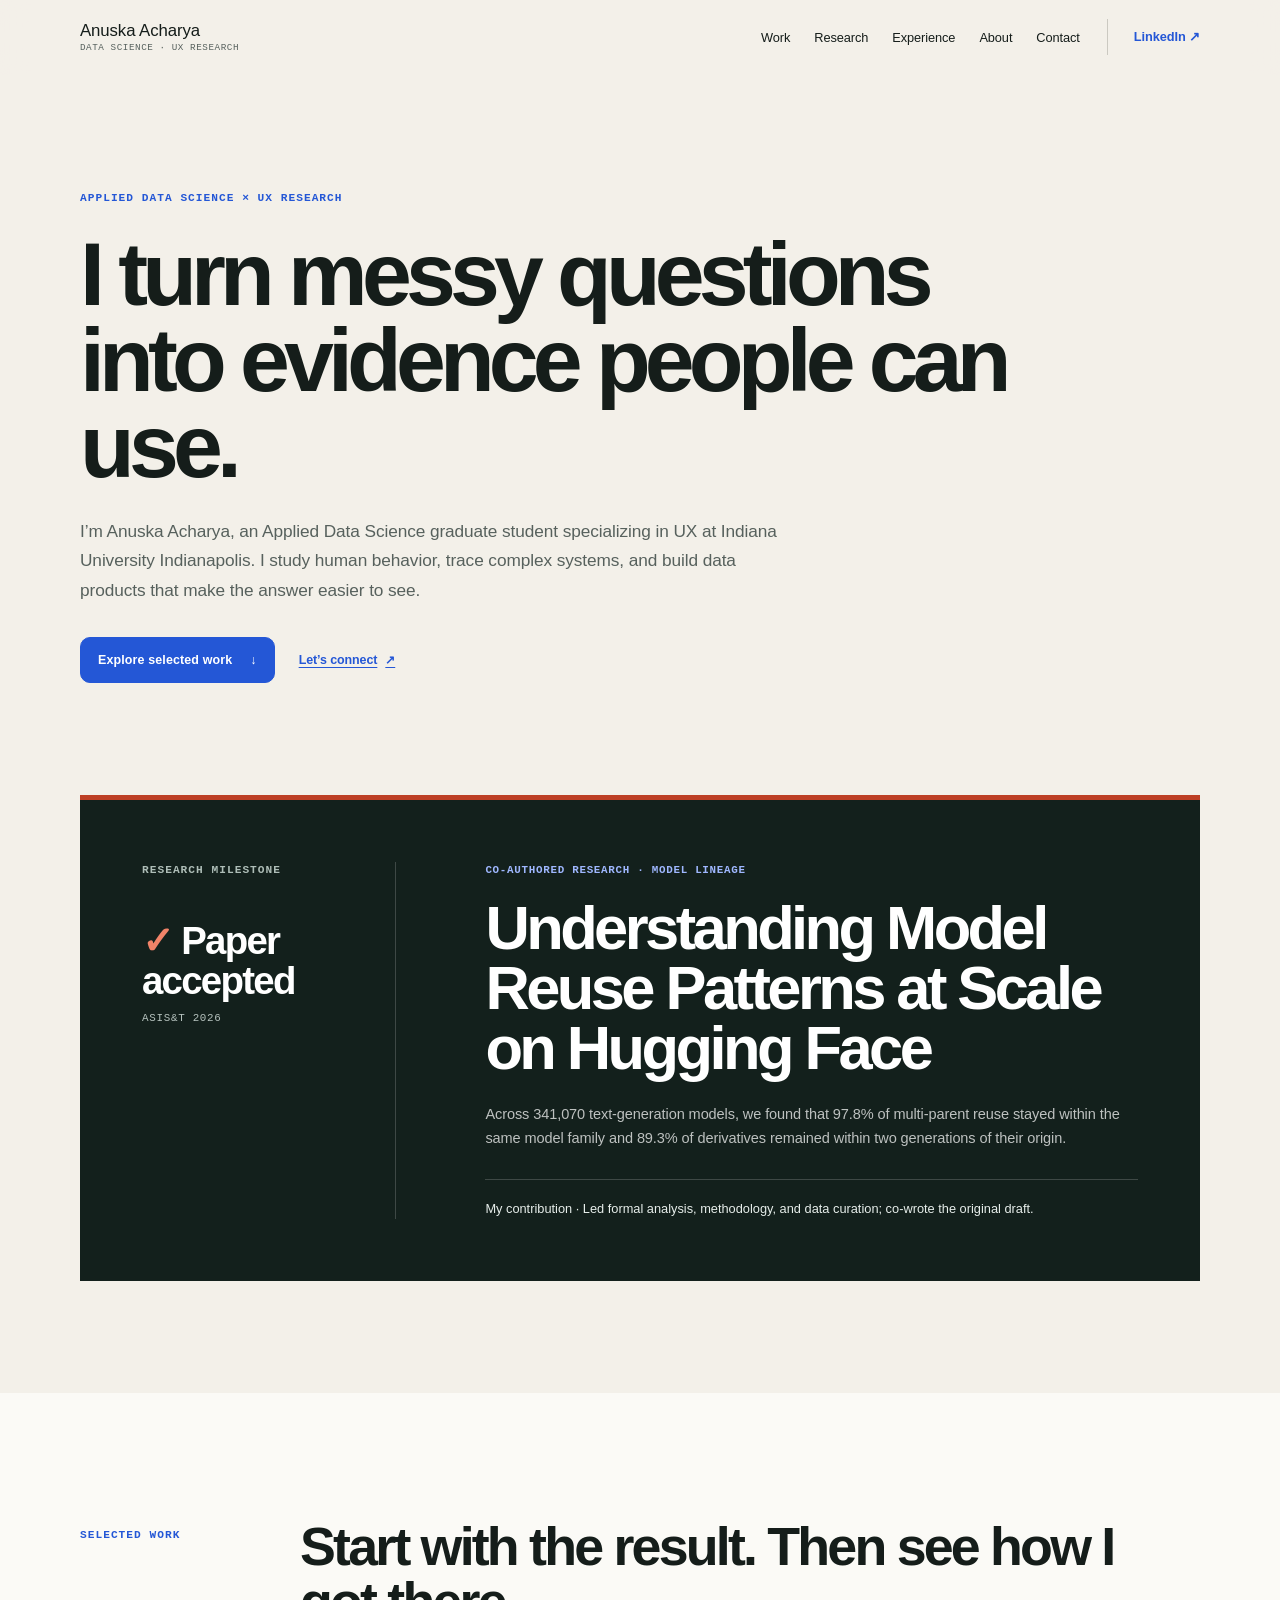
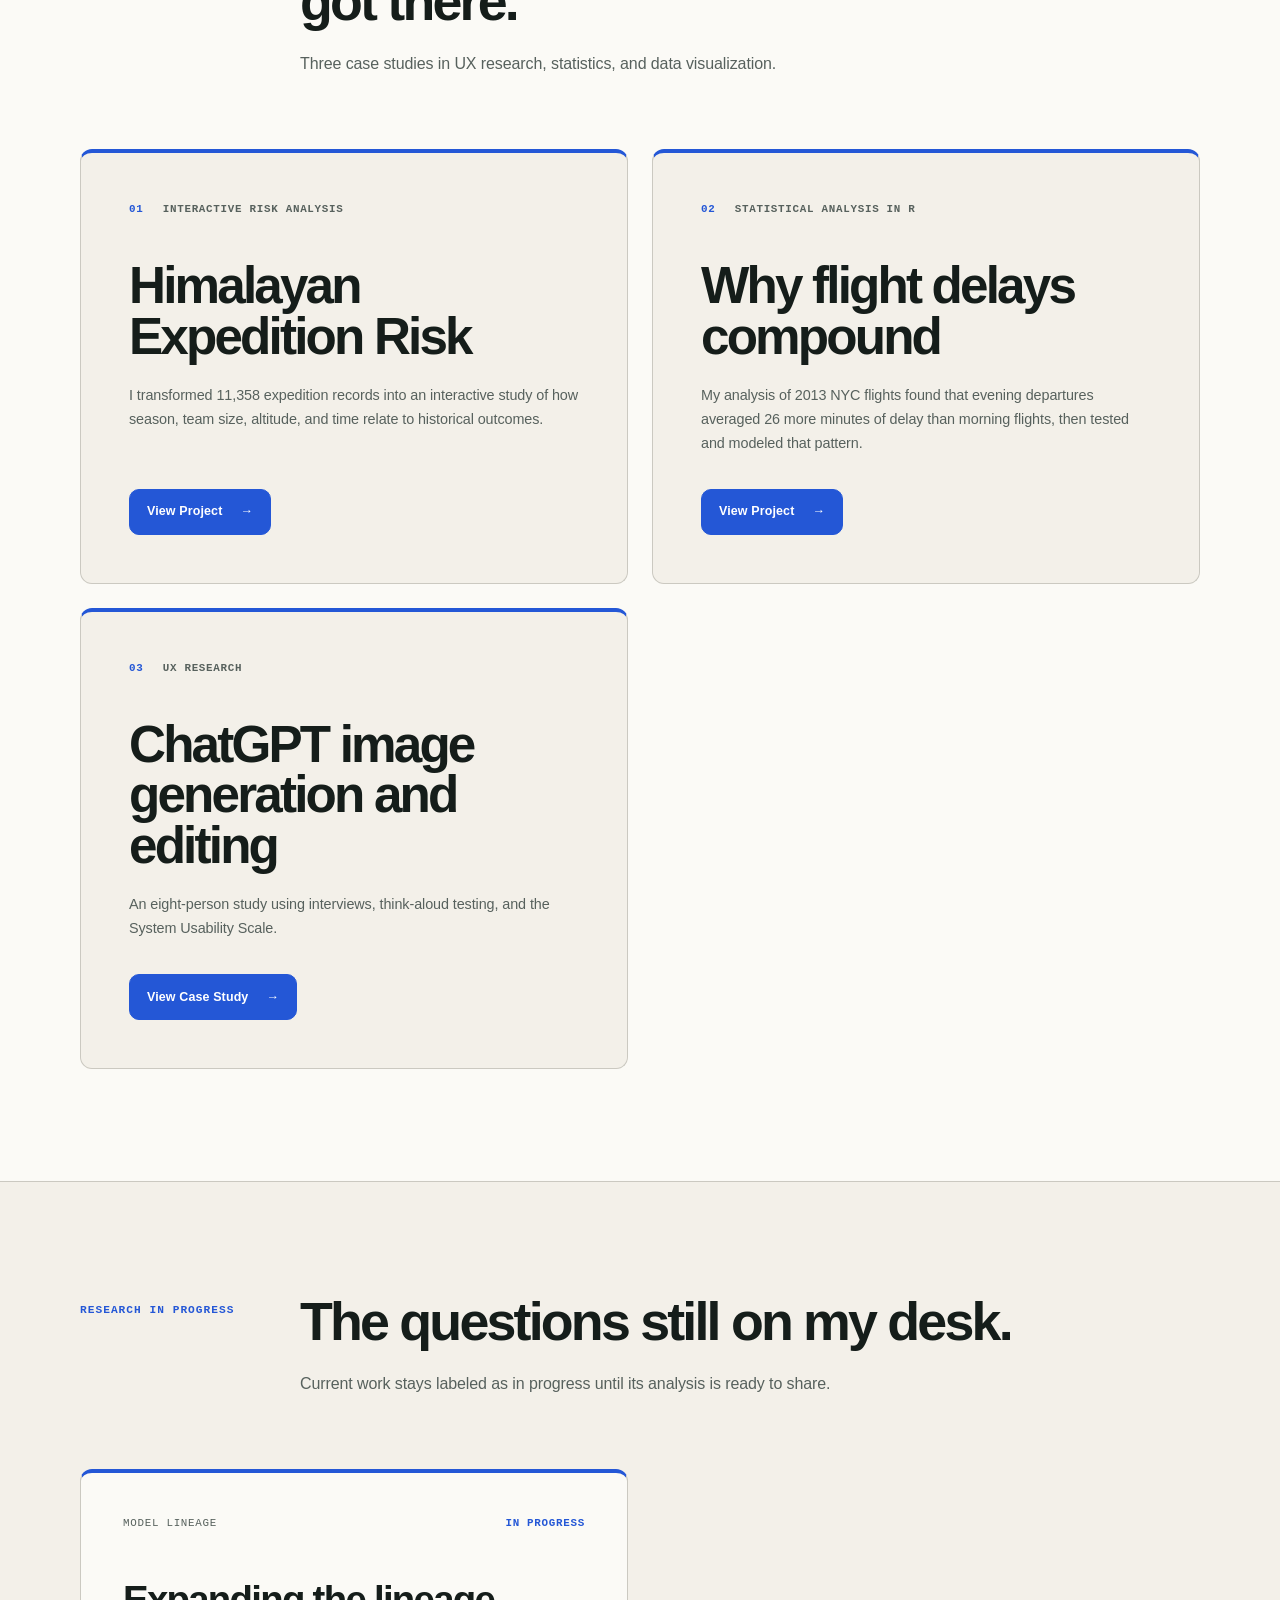
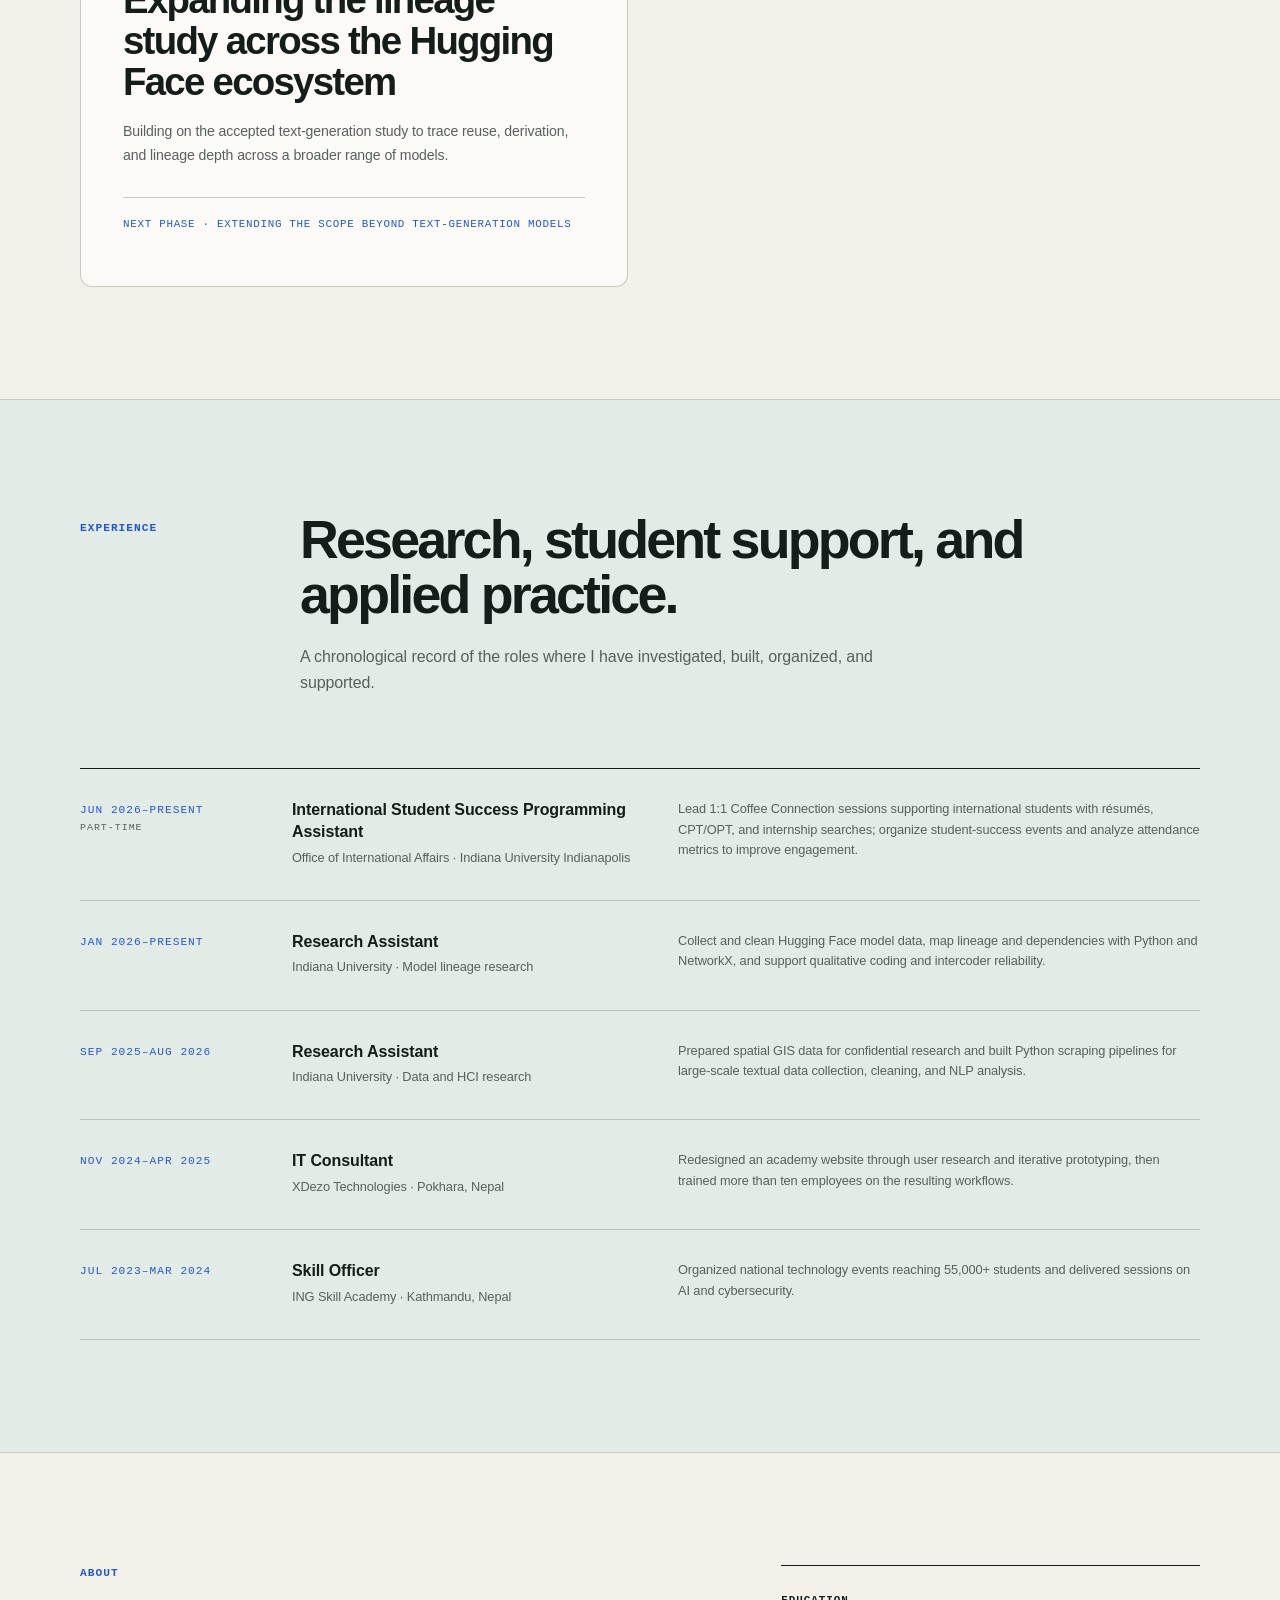
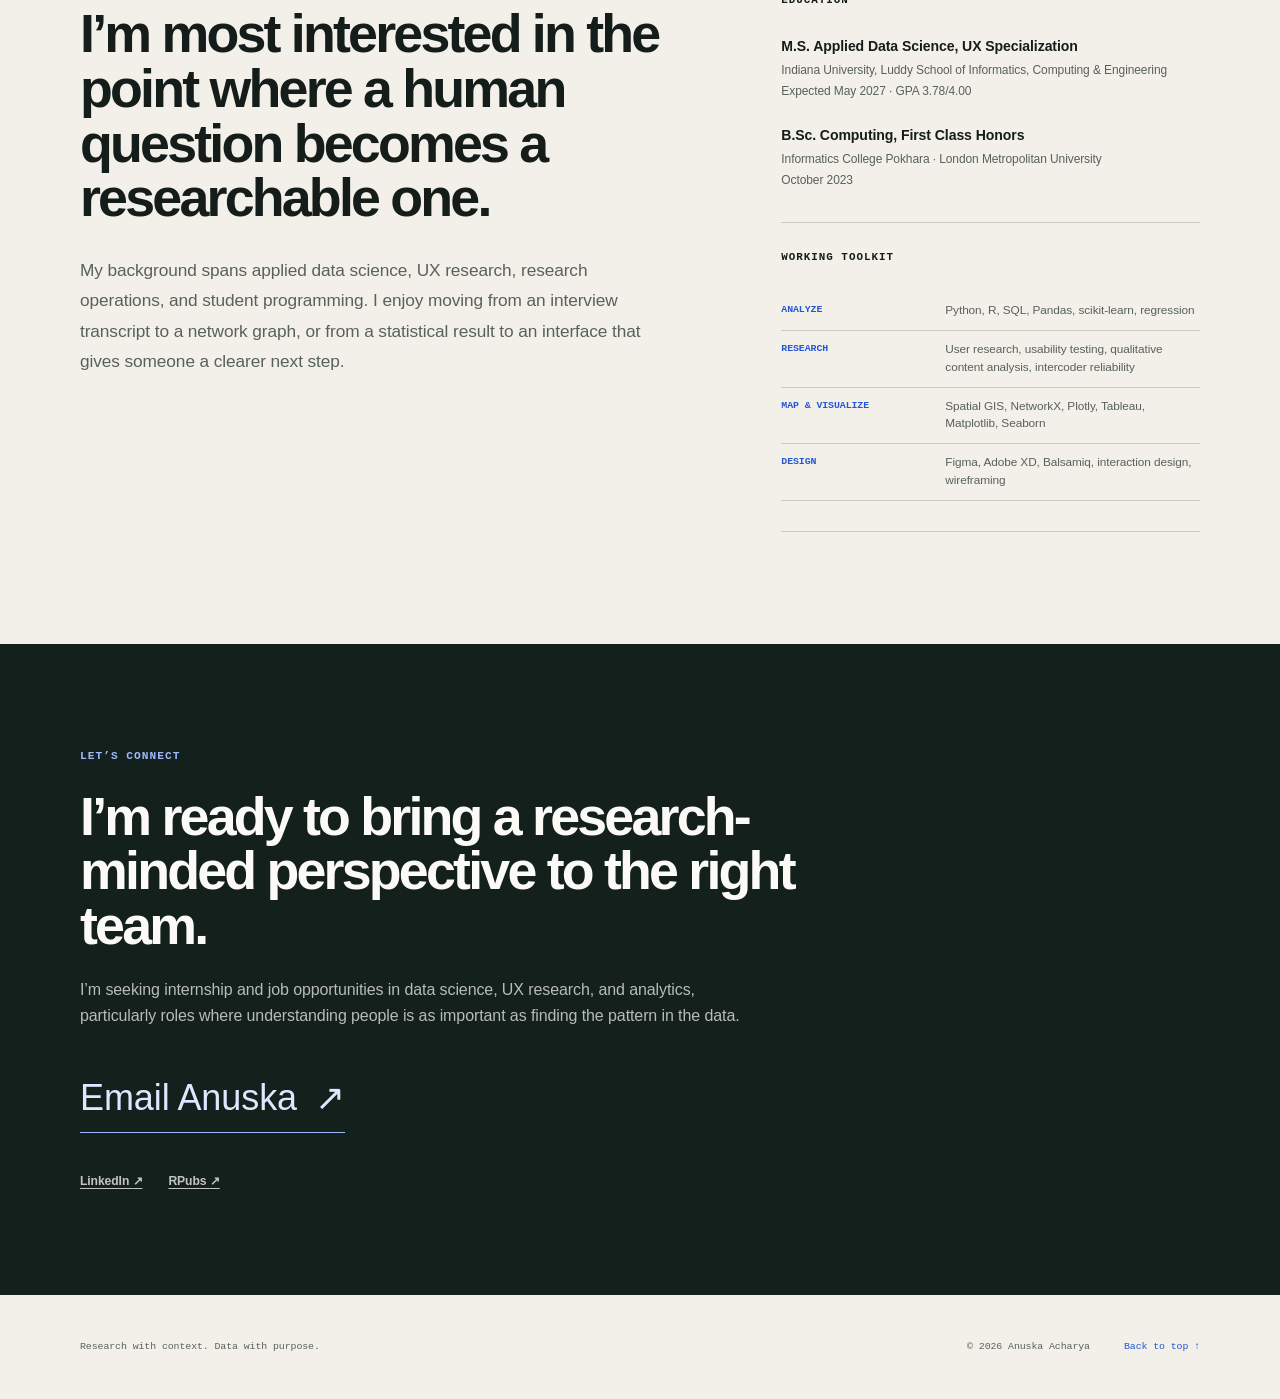
==== commit b3dab409: "fix" ====
--- a/index.html
+++ b/index.html
@@ -107,7 +107,7 @@
           <p class="eyebrow">Selected work</p>
           <div>
             <h2 id="work-title">Start with the result. Then see how I got there.</h2>
-            <p>Three complete case studies with the evidence, design decisions, and limitations kept intact.</p>
+            <p>Three case studies in UX research, statistics, and data visualization.</p>
           </div>
         </header>
 
@@ -140,13 +140,10 @@
             >View Project <span aria-hidden="true">→</span></a>
           </article>
 
-          <article class="project-card project-card-ux">
-            <p class="project-card-meta"><span>03</span> Team UX research · Usability testing</p>
-            <h3>Where ChatGPT image editing breaks down</h3>
-            <p>
-              Interviews and usability tests with eight students revealed the tension between fast
-              image generation and the precision, memory, and control people need when refining a result.
-            </p>
+          <article class="project-card">
+            <p class="project-card-meta"><span>03</span> UX research</p>
+            <h3>ChatGPT image generation and editing</h3>
+            <p>An eight-person study using interviews, think-aloud testing, and the System Usability Scale.</p>
             <a
               class="button project-card-cta"
               href="projects/chatgpt-image-ux-research.html"
--- a/styles.css
+++ b/styles.css
@@ -1239,828 +1239,6 @@
   }
 }
 
-/* ChatGPT image UX research case study */
-
-.case-page[data-case="ux"] {
-  --case-accent: #28675f;
-  --ux-tint: #e2ece7;
-}
-
-.ux-scenario {
-  display: grid;
-  overflow: hidden;
-  margin: 48px 0 0;
-  grid-template-columns: minmax(220px, 0.8fr) minmax(0, 1.6fr);
-  align-items: center;
-  background: var(--deep);
-  color: var(--surface);
-}
-
-.ux-scenario-copy {
-  padding: clamp(24px, 4vw, 44px);
-}
-
-.ux-overline {
-  margin-bottom: 10px;
-  color: var(--case-accent);
-  font-family: var(--data);
-  font-size: 0.6rem;
-  font-weight: 700;
-  letter-spacing: 0.08em;
-  text-transform: uppercase;
-}
-
-.ux-scenario-copy .ux-overline {
-  color: #a8d3c5;
-}
-
-.ux-scenario-copy h2 {
-  margin-bottom: 16px;
-  font-size: clamp(1.9rem, 3vw, 2.8rem);
-  letter-spacing: -0.05em;
-  line-height: 1;
-}
-
-.ux-scenario-copy > p:not(.ux-overline):not(.ux-visual-caption) {
-  max-width: 310px;
-  margin-bottom: 28px;
-  color: rgba(251, 250, 246, 0.75);
-  font-size: 0.8rem;
-}
-
-.ux-visual-caption {
-  margin: 0;
-  color: rgba(251, 250, 246, 0.55);
-  font-family: var(--data);
-  font-size: 0.53rem;
-}
-
-.ux-scenario-art {
-  display: block;
-  width: 100%;
-  height: auto;
-  padding: 20px 24px 20px 0;
-}
-
-.ux-tension {
-  display: grid;
-  margin-top: 44px;
-  grid-template-columns: 1fr 64px 1fr;
-  align-items: center;
-  border-top: 1px solid var(--ink);
-  border-bottom: 1px solid var(--ink);
-}
-
-.ux-tension > div {
-  display: flex;
-  min-height: 94px;
-  align-items: center;
-  gap: 16px;
-}
-
-.ux-tension-number {
-  color: var(--case-accent);
-  font-family: var(--data);
-  font-size: 0.64rem;
-}
-
-.ux-tension p {
-  margin: 0;
-  font-size: clamp(0.9rem, 1.5vw, 1.1rem);
-  font-weight: 650;
-}
-
-.ux-tension-arrow {
-  color: var(--case-accent);
-  font-size: 1.6rem;
-  text-align: center;
-}
-
-.ux-caption {
-  margin: 11px 0 0;
-  color: var(--muted);
-  font-family: var(--data);
-  font-size: 0.56rem;
-}
-
-.ux-method-grid,
-.ux-theme-grid {
-  display: grid;
-  margin-top: 45px;
-  grid-template-columns: repeat(3, 1fr);
-  border-top: 1px solid var(--ink);
-  border-bottom: 1px solid var(--rule);
-}
-
-.ux-method-grid article,
-.ux-theme-grid article {
-  padding: 24px 20px 25px 0;
-}
-
-.ux-method-grid article + article,
-.ux-theme-grid article + article {
-  padding-left: 20px;
-  border-left: 1px solid var(--rule);
-}
-
-.ux-method-count {
-  margin-bottom: 27px;
-  color: var(--case-accent);
-  font-family: var(--display);
-  font-size: 2.15rem;
-  font-weight: 650;
-  letter-spacing: -0.06em;
-  line-height: 1;
-}
-
-.ux-method-count span {
-  display: block;
-  margin-top: 7px;
-  color: var(--muted);
-  font-family: var(--data);
-  font-size: 0.54rem;
-  font-weight: 600;
-  letter-spacing: 0.035em;
-  text-transform: uppercase;
-}
-
-.ux-method-grid h3,
-.ux-task-brief h3,
-.ux-issue-grid h3,
-.ux-sus-copy h3,
-.ux-reflection-grid h3 {
-  margin-bottom: 10px;
-  font-size: 1.05rem;
-  line-height: 1.25;
-}
-
-.ux-method-grid article > p:last-child {
-  margin: 0;
-  color: var(--muted);
-  font-size: 0.72rem;
-}
-
-.ux-role-note {
-  padding: 24px;
-  margin-top: 27px;
-  border-left: 3px solid var(--case-accent);
-  background: var(--ux-tint);
-}
-
-.ux-role-note .callout-label,
-.ux-avoid .callout-label {
-  margin-bottom: 8px;
-}
-
-.ux-role-note > p:last-child,
-.ux-avoid > p:last-child {
-  max-width: 720px;
-  margin: 0;
-  color: var(--ink);
-  font-size: 0.78rem;
-}
-
-.ux-task-brief,
-.ux-issue-grid {
-  display: grid;
-  margin-top: 52px;
-  grid-template-columns: minmax(180px, 0.75fr) minmax(0, 1.25fr);
-  gap: 34px;
-}
-
-.ux-task-brief h3,
-.ux-issue-grid h3 {
-  font-size: 1.4rem;
-  letter-spacing: -0.04em;
-}
-
-.ux-task-brief ol {
-  padding: 0;
-  margin: 0;
-  border-top: 1px solid var(--ink);
-  list-style: none;
-}
-
-.ux-task-brief li {
-  display: grid;
-  padding: 15px 0;
-  grid-template-columns: 35px 1fr;
-  gap: 14px;
-  border-bottom: 1px solid var(--rule);
-}
-
-.ux-task-brief li span {
-  color: var(--case-accent);
-  font-family: var(--data);
-  font-size: 0.6rem;
-}
-
-.ux-task-brief li p {
-  margin: 0;
-  font-size: 0.78rem;
-}
-
-.ux-theme-grid article {
-  min-height: 350px;
-}
-
-.ux-theme-mark {
-  display: grid;
-  width: 34px;
-  height: 34px;
-  margin-bottom: 23px;
-  border-radius: 50%;
-  background: var(--ux-tint);
-  color: var(--case-accent);
-  font-family: var(--data);
-  font-size: 0.7rem;
-  font-weight: 700;
-  place-items: center;
-}
-
-.ux-theme-grid .ux-overline {
-  margin-bottom: 9px;
-}
-
-.ux-theme-grid h3 {
-  margin-bottom: 12px;
-  font-size: 1.18rem;
-  letter-spacing: -0.025em;
-  line-height: 1.15;
-}
-
-.ux-theme-grid article > p:not(.ux-overline):not(.ux-evidence) {
-  color: var(--muted);
-  font-size: 0.73rem;
-}
-
-.ux-evidence {
-  padding-top: 12px;
-  margin: 0;
-  border-top: 1px solid var(--rule);
-  color: var(--case-accent);
-  font-size: 0.68rem;
-  font-weight: 650;
-}
-
-.ux-quote {
-  padding: 28px 30px 26px;
-  margin: 42px 0 0;
-  border-left: 3px solid var(--case-accent);
-  background: var(--ux-tint);
-}
-
-.ux-quote p {
-  max-width: 680px;
-  margin-bottom: 17px;
-  font-family: var(--display);
-  font-size: clamp(1.1rem, 2vw, 1.5rem);
-  font-weight: 600;
-  letter-spacing: -0.025em;
-  line-height: 1.35;
-}
-
-.ux-quote footer {
-  color: var(--muted);
-  font-family: var(--data);
-  font-size: 0.54rem;
-  letter-spacing: 0.035em;
-  text-transform: uppercase;
-}
-
-.ux-avoid {
-  padding: 20px 22px;
-  margin-top: 18px;
-  border: 1px solid var(--rule);
-}
-
-.ux-persona-grid {
-  display: grid;
-  margin-top: 44px;
-  grid-template-columns: repeat(2, 1fr);
-  border-top: 1px solid var(--ink);
-  border-left: 1px solid var(--rule);
-}
-
-.ux-persona-grid article {
-  min-height: 205px;
-  padding: 22px 24px;
-  border-right: 1px solid var(--rule);
-  border-bottom: 1px solid var(--rule);
-  background: var(--surface);
-}
-
-.ux-persona-type,
-.ux-persona-role {
-  font-family: var(--data);
-}
-
-.ux-persona-type {
-  margin-bottom: 18px;
-  color: var(--case-accent);
-  font-size: 0.56rem;
-  font-weight: 700;
-  letter-spacing: 0.06em;
-  text-transform: uppercase;
-}
-
-.ux-persona-grid h3 {
-  margin-bottom: 2px;
-  font-size: 1.35rem;
-  letter-spacing: -0.035em;
-}
-
-.ux-persona-role {
-  margin-bottom: 13px;
-  color: var(--muted);
-  font-size: 0.55rem;
-}
-
-.ux-persona-grid article > p:last-child {
-  max-width: 360px;
-  margin: 0;
-  color: var(--muted);
-  font-size: 0.72rem;
-}
-
-.ux-task-results {
-  padding: 25px;
-  margin-top: 43px;
-  border: 1px solid var(--rule);
-  background: var(--surface);
-}
-
-.ux-results-heading {
-  display: flex;
-  margin-bottom: 14px;
-  align-items: end;
-  justify-content: space-between;
-  gap: 20px;
-}
-
-.ux-results-heading h3 {
-  max-width: 410px;
-  margin: 0;
-  font-size: 1.25rem;
-  letter-spacing: -0.025em;
-  line-height: 1.2;
-}
-
-.ux-results-legend,
-.ux-sus-legend {
-  display: flex;
-  margin: 0;
-  align-items: center;
-  gap: 7px;
-  color: var(--muted);
-  font-family: var(--data);
-  font-size: 0.5rem;
-}
-
-.ux-results-legend span,
-.ux-results-legend i,
-.ux-sus-legend span {
-  display: inline-block;
-  width: 9px;
-  height: 9px;
-  background: var(--case-accent);
-}
-
-.ux-results-legend i {
-  margin-left: 8px;
-  background: #d18a64;
-}
-
-.ux-task-row {
-  display: grid;
-  padding: 18px 0;
-  grid-template-columns: minmax(130px, 1fr) minmax(130px, 1.2fr) minmax(124px, 0.8fr);
-  align-items: center;
-  gap: 18px;
-  border-top: 1px solid var(--rule);
-}
-
-.ux-task-row > p:first-child {
-  display: flex;
-  margin: 0;
-  align-items: baseline;
-  gap: 10px;
-  font-size: 0.67rem;
-  line-height: 1.4;
-}
-
-.ux-task-row > p:first-child strong {
-  color: var(--case-accent);
-  font-family: var(--data);
-  font-size: 0.55rem;
-}
-
-.ux-task-bar {
-  display: flex;
-  overflow: hidden;
-  height: 12px;
-  background: #e7e3db;
-}
-
-.ux-task-bar .ux-direct {
-  background: var(--case-accent);
-}
-
-.ux-task-bar .ux-extra {
-  background: #d18a64;
-}
-
-.ux-task-count {
-  margin: 0;
-  color: var(--case-accent);
-  font-family: var(--data);
-  font-size: 0.67rem;
-  font-weight: 700;
-  text-align: right;
-}
-
-.ux-task-count span {
-  display: block;
-  margin-top: 3px;
-  color: var(--muted);
-  font-size: 0.49rem;
-  font-weight: 500;
-}
-
-.ux-chart-note {
-  padding-top: 11px;
-  margin: 13px 0 0;
-  border-top: 1px solid var(--rule);
-  color: var(--muted);
-  font-family: var(--data);
-  font-size: 0.52rem;
-  line-height: 1.6;
-}
-
-.ux-issue-grid > div > p:last-child {
-  max-width: 280px;
-  margin: 0;
-  color: var(--muted);
-  font-size: 0.7rem;
-}
-
-.ux-issue-bars {
-  padding: 0;
-  margin: 0;
-  list-style: none;
-  border-top: 1px solid var(--ink);
-}
-
-.ux-issue-bars li {
-  display: grid;
-  padding: 12px 0;
-  grid-template-columns: minmax(120px, 1fr) minmax(80px, 0.8fr) 43px;
-  align-items: center;
-  gap: 12px;
-  border-bottom: 1px solid var(--rule);
-  font-size: 0.65rem;
-}
-
-.ux-issue-track {
-  height: 7px;
-  background: #e7e3db;
-}
-
-.ux-issue-track i {
-  display: block;
-  height: 100%;
-  background: var(--case-accent);
-}
-
-.ux-issue-bars strong {
-  color: var(--case-accent);
-  font-family: var(--data);
-  font-size: 0.57rem;
-  text-align: right;
-}
-
-.ux-sus-card {
-  display: grid;
-  padding: clamp(22px, 3.5vw, 34px);
-  margin-top: 52px;
-  grid-template-columns: 1.15fr 0.85fr;
-  align-items: center;
-  gap: 44px;
-  background: var(--deep);
-  color: var(--surface);
-}
-
-.ux-sus-copy .ux-overline,
-.ux-sus-copy dt {
-  color: #a8d3c5;
-}
-
-.ux-sus-copy h3 {
-  font-size: 1.3rem;
-}
-
-.ux-sus-copy h3 span {
-  color: #a8d3c5;
-  font-size: 2rem;
-}
-
-.ux-sus-copy > p:not(.ux-overline) {
-  max-width: 470px;
-  margin-bottom: 22px;
-  color: rgba(251, 250, 246, 0.72);
-  font-size: 0.72rem;
-}
-
-.ux-sus-copy dl {
-  margin: 0;
-  border-top: 1px solid rgba(251, 250, 246, 0.2);
-}
-
-.ux-sus-copy dl div {
-  display: flex;
-  padding: 9px 0;
-  border-bottom: 1px solid rgba(251, 250, 246, 0.2);
-  justify-content: space-between;
-  gap: 14px;
-}
-
-.ux-sus-copy dt,
-.ux-sus-copy dd {
-  margin: 0;
-  font-family: var(--data);
-  font-size: 0.52rem;
-}
-
-.ux-sus-copy dd {
-  color: var(--surface);
-  text-align: right;
-}
-
-.ux-sus-chart {
-  padding: 20px 18px;
-  background: #f3f0e9;
-  color: var(--ink);
-}
-
-.ux-chart-title {
-  margin-bottom: 33px;
-  color: var(--muted);
-  font-family: var(--data);
-  font-size: 0.55rem;
-  font-weight: 700;
-  text-transform: uppercase;
-}
-
-.ux-sus-scale {
-  position: relative;
-  height: 42px;
-  margin-bottom: 12px;
-  border-bottom: 2px solid #c9c7c0;
-}
-
-.ux-sus-scale::before,
-.ux-sus-scale::after {
-  position: absolute;
-  bottom: -5px;
-  width: 2px;
-  height: 10px;
-  background: #969c95;
-  content: "";
-}
-
-.ux-sus-scale::before {
-  left: 50%;
-}
-
-.ux-sus-scale::after {
-  right: 0;
-}
-
-.ux-sus-band {
-  position: absolute;
-  bottom: -2px;
-  height: 7px;
-  background: #8eb5a8;
-}
-
-.ux-sus-threshold,
-.ux-sus-mean {
-  position: absolute;
-  bottom: -6px;
-  width: 2px;
-  height: 18px;
-  background: #c27657;
-}
-
-.ux-sus-mean {
-  z-index: 1;
-  height: 25px;
-  background: #28675f;
-}
-
-.ux-sus-threshold b,
-.ux-sus-mean b {
-  position: absolute;
-  bottom: 24px;
-  left: 50%;
-  width: max-content;
-  color: #8f503b;
-  font-family: var(--data);
-  font-size: 0.5rem;
-  transform: translateX(-50%);
-}
-
-.ux-sus-mean b {
-  bottom: 31px;
-  color: var(--case-accent);
-}
-
-.ux-sus-end {
-  position: absolute;
-  top: 48px;
-  color: var(--muted);
-  font-family: var(--data);
-  font-size: 0.5rem;
-}
-
-.ux-sus-start { left: 0; }
-.ux-sus-mid { left: 50%; transform: translateX(-50%); }
-.ux-sus-high { right: 0; }
-
-.ux-sus-legend {
-  margin-top: 26px;
-  font-size: 0.49rem;
-}
-
-.ux-sus-legend span {
-  width: 15px;
-  height: 5px;
-  background: #8eb5a8;
-}
-
-.ux-sus-chart .ux-chart-note {
-  color: var(--muted);
-}
-
-.ux-quote-small {
-  margin-top: 26px;
-  background: color-mix(in srgb, var(--ux-tint) 60%, var(--surface));
-}
-
-.ux-quote-small p {
-  font-size: clamp(1rem, 1.8vw, 1.28rem);
-}
-
-.ux-opportunity-list {
-  margin-top: 45px;
-  border-top: 1px solid var(--ink);
-}
-
-.ux-opportunity-list article {
-  display: grid;
-  padding: 25px 0;
-  grid-template-columns: 55px 1fr;
-  gap: 19px;
-  border-bottom: 1px solid var(--rule);
-}
-
-.ux-opportunity-list .decision-index {
-  margin: 3px 0 0;
-}
-
-.ux-opportunity-list h3 {
-  margin-bottom: 9px;
-  font-size: 1.17rem;
-}
-
-.ux-opportunity-list article div > p:not(.ux-opportunity-evidence) {
-  max-width: 640px;
-  margin-bottom: 13px;
-  color: var(--muted);
-  font-size: 0.77rem;
-}
-
-.ux-opportunity-evidence {
-  margin: 0;
-  color: var(--case-accent);
-  font-size: 0.65rem;
-  font-weight: 650;
-}
-
-.ux-reflection-grid {
-  display: grid;
-  margin-top: 38px;
-  grid-template-columns: 1fr 1fr;
-  gap: 32px;
-}
-
-.ux-reflection-grid > div {
-  padding-top: 18px;
-  border-top: 2px solid var(--case-accent);
-}
-
-.ux-reflection-grid p {
-  margin: 0;
-  color: var(--muted);
-  font-size: 0.74rem;
-}
-
-.ux-limits {
-  display: grid;
-  margin-top: 37px;
-  grid-template-columns: repeat(3, 1fr);
-  border-top: 1px solid var(--ink);
-  border-bottom: 1px solid var(--rule);
-}
-
-.ux-limits article {
-  padding: 19px 17px 20px 0;
-}
-
-.ux-limits article + article {
-  padding-left: 17px;
-  border-left: 1px solid var(--rule);
-}
-
-.ux-limits .callout-label {
-  margin-bottom: 9px;
-}
-
-.ux-limits article > p:last-child {
-  margin: 0;
-  color: var(--muted);
-  font-size: 0.67rem;
-}
-
-.ux-thanks {
-  max-width: 720px;
-  margin: 30px 0 35px;
-  color: var(--muted);
-  font-size: 0.68rem;
-}
-
-@media (max-width: 940px) {
-  .ux-theme-grid article {
-    min-height: 390px;
-  }
-}
-
-@media (max-width: 780px) {
-  .ux-scenario { grid-template-columns: 1fr; }
-  .ux-scenario-copy { padding-bottom: 8px; }
-  .ux-scenario-art { padding: 0 20px 20px; }
-
-  .ux-method-grid,
-  .ux-theme-grid { grid-template-columns: 1fr; }
-
-  .ux-method-grid article,
-  .ux-method-grid article + article,
-  .ux-theme-grid article,
-  .ux-theme-grid article + article {
-    min-height: 0;
-    padding: 22px 0;
-    border-right: 0;
-    border-bottom: 1px solid var(--rule);
-    border-left: 0;
-  }
-
-  .ux-method-grid article:last-child,
-  .ux-theme-grid article:last-child { border-bottom: 0; }
-  .ux-method-count { margin-bottom: 16px; }
-  .ux-theme-mark { margin-bottom: 18px; }
-
-  .ux-task-brief,
-  .ux-issue-grid { grid-template-columns: 1fr; gap: 20px; }
-  .ux-sus-card { grid-template-columns: 1fr; gap: 26px; }
-  .ux-sus-chart { max-width: 500px; }
-}
-
-@media (max-width: 560px) {
-  .ux-scenario-copy { padding: 24px 22px 8px; }
-  .ux-scenario-art { padding: 0 10px 12px; }
-  .ux-tension { grid-template-columns: 1fr 34px 1fr; }
-  .ux-tension > div { min-height: 82px; align-items: flex-start; flex-direction: column; justify-content: center; gap: 5px; }
-  .ux-tension p { font-size: 0.76rem; }
-
-  .ux-persona-grid,
-  .ux-reflection-grid,
-  .ux-limits { grid-template-columns: 1fr; }
-
-  .ux-persona-grid article { min-height: 0; padding: 20px; }
-  .ux-limits article,
-  .ux-limits article + article { padding: 17px 0; border-bottom: 1px solid var(--rule); border-left: 0; }
-  .ux-results-heading { align-items: flex-start; flex-direction: column; gap: 13px; }
-  .ux-task-results { padding: 18px 14px; }
-  .ux-task-row { grid-template-columns: 1fr auto; gap: 10px 14px; }
-  .ux-task-row > p:first-child { grid-column: 1 / -1; }
-  .ux-task-count span { white-space: nowrap; }
-  .ux-issue-bars li { grid-template-columns: minmax(120px, 1fr) 62px 35px; gap: 8px; font-size: 0.57rem; }
-  .ux-sus-card { padding: 21px 17px; }
-  .ux-sus-copy dl div { flex-direction: column; gap: 4px; }
-  .ux-sus-copy dd { text-align: left; }
-  .ux-sus-chart { padding: 17px 13px; }
-}
-
 /* Case studies */
 
 .case-page {
@@ -4096,3 +3274,273 @@
     overflow-wrap: anywhere;
   }
 }
+
+
+/* ChatGPT image UX research case study */
+
+.ux-document {
+  --case-accent: var(--accent);
+  width: min(1000px, calc(100% - 64px));
+  margin-inline: auto;
+}
+
+.ux-document-header {
+  padding: 84px 0 44px;
+  border-bottom: 1px solid var(--rule);
+}
+
+.ux-document-header .case-back-link {
+  display: inline-block;
+  margin-bottom: 42px;
+}
+
+.ux-document-type {
+  margin-bottom: 17px;
+  color: var(--accent);
+  font-family: var(--data);
+  font-size: 0.68rem;
+  font-weight: 700;
+  letter-spacing: 0.08em;
+  text-transform: uppercase;
+}
+
+.ux-document-header h1 {
+  max-width: 900px;
+  margin-bottom: 22px;
+  font-size: clamp(2.7rem, 6vw, 4.8rem);
+  letter-spacing: -0.055em;
+  line-height: 1.02;
+}
+
+.ux-document-intro {
+  max-width: 740px;
+  margin-bottom: 40px;
+  color: var(--muted);
+  font-size: clamp(1.05rem, 1.7vw, 1.25rem);
+}
+
+.ux-document-facts {
+  display: grid;
+  margin: 0;
+  grid-template-columns: repeat(2, minmax(0, 1fr));
+  border-top: 1px solid var(--rule);
+}
+
+.ux-document-facts div {
+  display: grid;
+  padding: 13px 18px 13px 0;
+  grid-template-columns: 88px 1fr;
+  gap: 12px;
+  border-bottom: 1px solid var(--rule);
+}
+
+.ux-document-facts dt {
+  color: var(--muted);
+  font-family: var(--data);
+  font-size: 0.58rem;
+  text-transform: uppercase;
+}
+
+.ux-document-facts dd {
+  margin: 0;
+  font-size: 0.75rem;
+  line-height: 1.5;
+}
+
+.ux-document-nav {
+  display: flex;
+  padding: 15px 0;
+  flex-wrap: wrap;
+  gap: 10px 22px;
+  border-bottom: 1px solid var(--rule);
+}
+
+.ux-document-nav a {
+  color: var(--muted);
+  font-size: 0.73rem;
+  text-decoration: none;
+}
+
+.ux-document-nav a:hover {
+  color: var(--accent);
+  text-decoration: underline;
+}
+
+.ux-document-content {
+  max-width: 850px;
+  padding: 0 0 100px;
+  margin-inline: auto;
+}
+
+.ux-document-section {
+  padding: 55px 0;
+  border-bottom: 1px solid var(--rule);
+  scroll-margin-top: 92px;
+}
+
+.ux-document-section h2 {
+  margin-bottom: 20px;
+  font-size: clamp(1.8rem, 4vw, 2.55rem);
+  letter-spacing: -0.04em;
+  line-height: 1.1;
+}
+
+.ux-document-section h3 {
+  margin: 34px 0 12px;
+  font-size: 1.2rem;
+  letter-spacing: -0.02em;
+}
+
+.ux-document-section p,
+.ux-document-section li {
+  color: #343b37;
+  font-size: 0.9rem;
+  line-height: 1.75;
+}
+
+.ux-document-section > p {
+  max-width: 790px;
+}
+
+.ux-document-section ul,
+.ux-document-section ol {
+  padding-left: 1.35rem;
+}
+
+.ux-document-section li + li {
+  margin-top: 8px;
+}
+
+.ux-questions {
+  list-style: none;
+  padding: 0 !important;
+}
+
+.ux-questions li {
+  padding: 14px 0;
+  border-top: 1px solid var(--rule);
+}
+
+.ux-questions li:last-child {
+  border-bottom: 1px solid var(--rule);
+}
+
+.ux-questions strong {
+  padding-right: 8px;
+  color: var(--accent);
+  font-family: var(--data);
+  font-size: 0.72rem;
+}
+
+.ux-table-wrap {
+  overflow-x: auto;
+  margin: 22px 0 28px;
+}
+
+.ux-table {
+  width: 100%;
+  border-collapse: collapse;
+  background: var(--surface);
+}
+
+.ux-table th,
+.ux-table td {
+  padding: 13px 14px;
+  border-bottom: 1px solid var(--rule);
+  font-size: 0.76rem;
+  line-height: 1.55;
+  text-align: left;
+  vertical-align: top;
+}
+
+.ux-table thead th {
+  border-bottom: 1px solid var(--ink);
+  font-size: 0.66rem;
+}
+
+.ux-table tbody th {
+  min-width: 110px;
+  font-weight: 650;
+}
+
+.ux-task-list li {
+  padding-left: 3px;
+}
+
+.ux-figure {
+  margin: 25px 0 30px;
+}
+
+.ux-figure img {
+  display: block;
+  width: 100%;
+  height: auto;
+  background: #fff;
+}
+
+.ux-figure a {
+  display: block;
+}
+
+.ux-figure a img {
+  border: 1px solid #deded8;
+}
+
+.ux-figure figcaption {
+  padding-top: 8px;
+  color: var(--muted);
+  font-size: 0.7rem;
+}
+
+.ux-stimulus img {
+  max-width: 440px;
+}
+
+.ux-style-reference img {
+  max-width: 440px;
+}
+
+.ux-wide-figure img {
+  max-width: 850px;
+}
+
+.ux-sus-figure img {
+  max-width: 720px;
+}
+
+.ux-document-quote {
+  padding: 4px 0 4px 20px;
+  margin: 24px 0;
+  border-left: 2px solid var(--accent);
+}
+
+.ux-document-quote p {
+  margin-bottom: 7px;
+  font-size: 1.05rem;
+  font-weight: 600;
+}
+
+.ux-document-quote footer {
+  color: var(--muted);
+  font-size: 0.7rem;
+}
+
+.ux-acknowledgment {
+  padding-top: 20px;
+  margin-top: 36px;
+  border-top: 1px solid var(--rule);
+  color: var(--muted) !important;
+  font-size: 0.75rem !important;
+}
+
+@media (max-width: 780px) {
+  .ux-document { width: calc(100% - 36px); }
+  .ux-document-header { padding-top: 60px; }
+  .ux-document-header .case-back-link { margin-bottom: 30px; }
+  .ux-document-facts { grid-template-columns: 1fr; }
+  .ux-document-facts div { grid-template-columns: 80px 1fr; }
+  .ux-document-nav { gap: 10px 16px; }
+  .ux-document-content { padding-bottom: 70px; }
+  .ux-document-section { padding: 42px 0; }
+  .ux-table { min-width: 640px; }
+}
